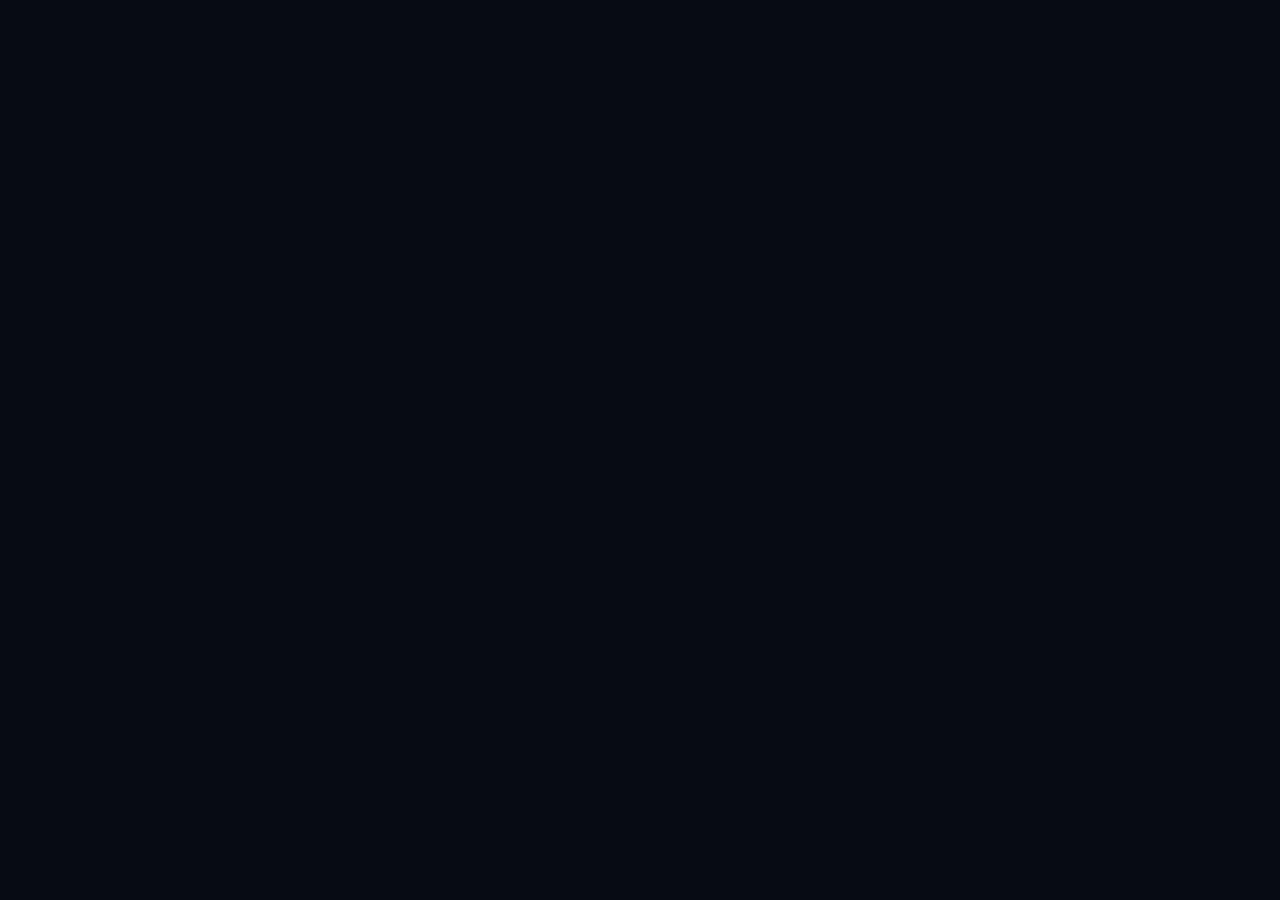
==== index.html @ a3bb5863 "Add interactive technical interview study guide" ====
<!doctype html><html lang="es"><head><meta charset="utf-8"><meta name="viewport" content="width=device-width,initial-scale=1"><title>Loading Study Guide…</title><style>html,body{margin:0;background:#070b14;color:#edf2ff;font-family:system-ui,sans-serif;min-height:100%}.loader{min-height:100vh;display:grid;place-items:center;text-align:center}.spinner{width:42px;height:42px;border:4px solid #26334b;border-top-color:#6ee7b7;border-radius:50%;animation:s 1s linear infinite;margin
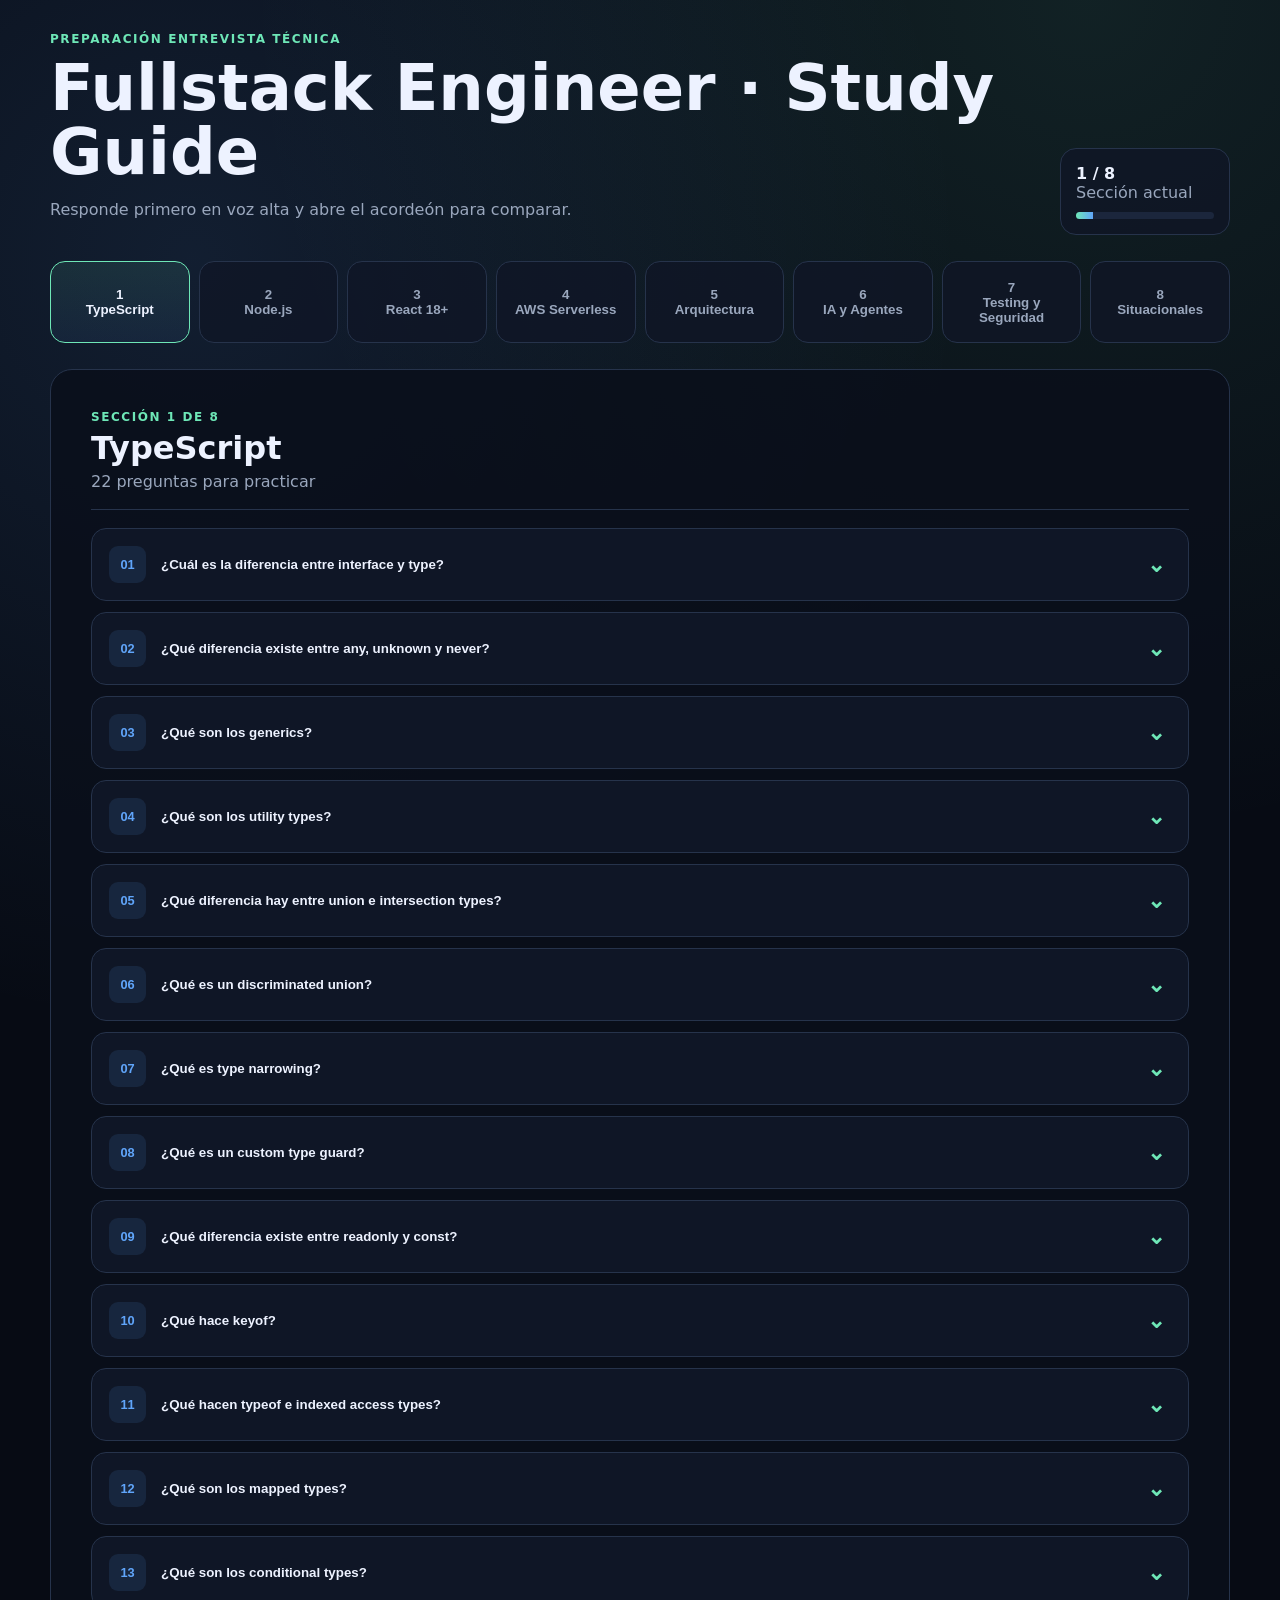
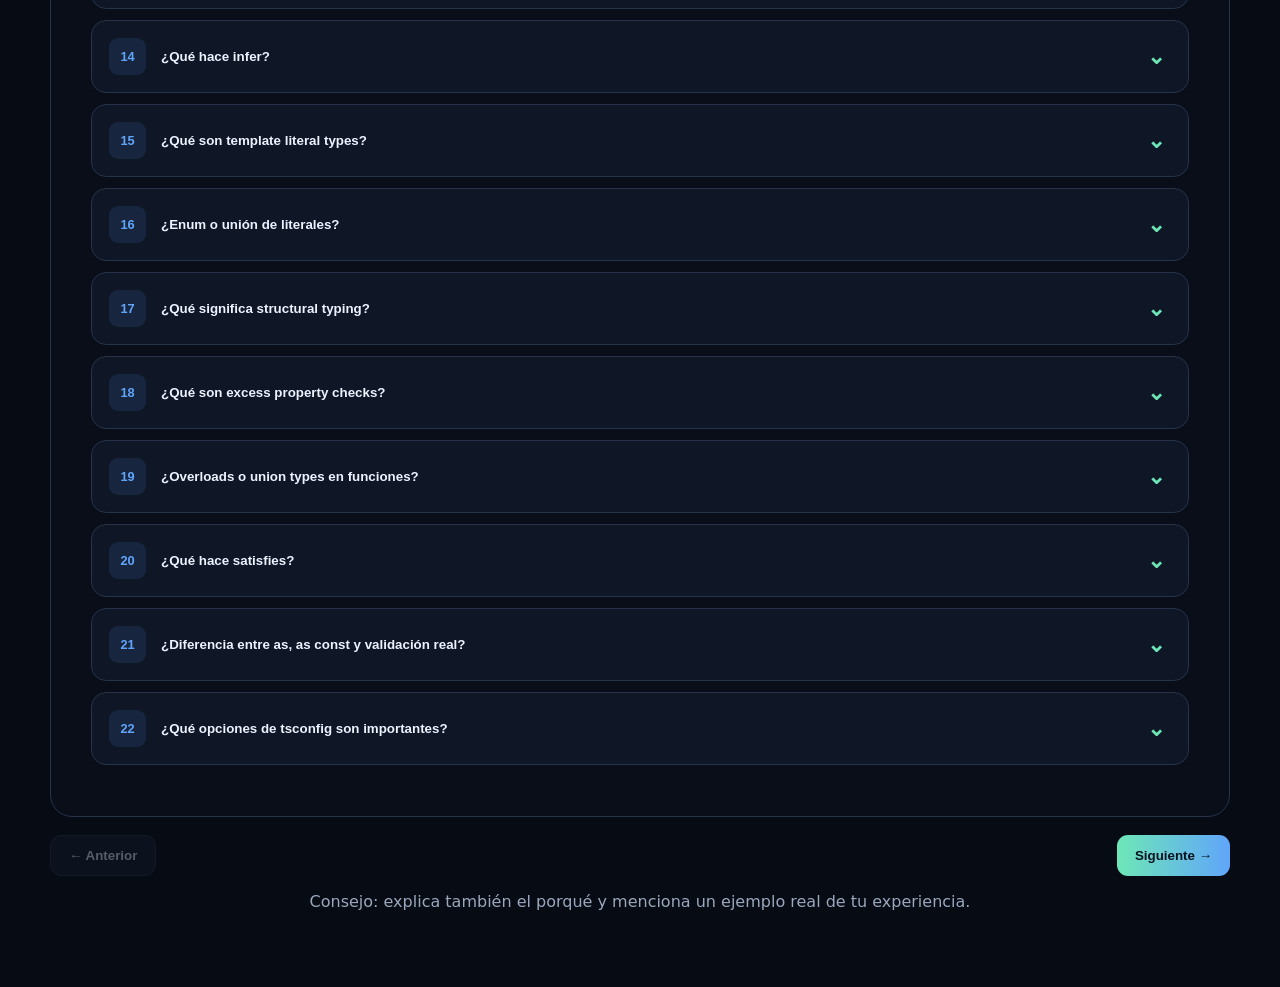
==== commit 774599c2: "Replace placeholder with complete interview study guide" ====
--- a/index.html
+++ b/index.html
@@ -1 +1 @@
-<!doctype html><html lang="es"><head><meta charset="utf-8"><meta name="viewport" content="width=device-width,initial-scale=1"><title>Loading Study Guide…</title><style>html,body{margin:0;background:#070b14;color:#edf2ff;font-family:system-ui,sans-serif;min-height:100%}.loader{min-height:100vh;display:grid;place-items:center;text-align:center}.spinner{width:42px;height:42px;border:4px solid #26334b;border-top-color:#6ee7b7;border-radius:50%;animation:s 1s linear infinite;margin+<!doctype html><html lang="es"><head><meta charset="utf-8"><meta name="viewport" content="width=device-width,initial-scale=1"><title>Fullstack Engineer Study Guide</title><style>:root{color-scheme:dark;--b:#070b14;--p:#0f1626;--p2:#141d30;--t:#edf2ff;--m:#9aa7bd;--a:#6ee7b7;--a2:#60a5fa;--bd:#26334b}*{box-sizing:border-box}body{margin:0;background:radial-gradient(circle at 15% 10%,#60a5fa20,transparent 30%),radial-gradient(circle at 85% 0%,#6ee7b71a,transparent 30%),var(--b);color:var(--t);font-family:Inter,system-ui,sans-serif}.app{width:min(1180px,calc(100% - 28px));margin:auto;padding:32px 0 60px}.hero{display:grid;grid-template-columns:1fr auto;gap:20px;align-items:end}.tag{color:var(--a);font-size:.75rem;font-weight:800;letter-spacing:.13em;text-transform:uppercase}h1{font-size:clamp(2rem,5vw,4rem);line-height:1;margin:10px 0}.hero p,.muted{color:var(--m)}.progress{border:1px solid var(--bd);background:#0f1626cc;border-radius:16px;padding:15px;min-width:170px}.bar{height:7px;background:#1b263c;border-radius:99px;overflow:hidden;margin-top:10px}.fill{height:100%;background:linear-gradient(90deg,var(--a),var(--a2));transition:.2s}.steps{display:grid;grid-template-columns:repeat(8,minmax(110px,1fr));gap:9px;margin:26px 0;overflow:auto}.step{border:1px solid var(--bd);background:#0f1626cc;color:var(--m);min-height:82px;border-radius:15px;cursor:pointer;font-weight:750;padding:10px}.step.active{color:var(--t);border-color:var(--a);background:linear-gradient(#6ee7b71a,#60a5fa12)}.card{border:1px solid var(--bd);background:#0a0f1ad9;border-radius:22px;padding:clamp(20px,4vw,40px)}.panel{display:none}.panel.active{display:block}.head{border-bottom:1px solid var(--bd);padding-bottom:18px;margin-bottom:18px}.head h2{font-size:2rem;margin:5px 0}.qa{border:1px solid var(--bd);background:var(--p);border-radius:15px;overflow:hidden;margin:11px 0}.q{width:100%;border:0;background:transparent;color:var(--t);display:grid;grid-template-columns:42px 1fr 24px;gap:10px;align-items:center;text-align:left;padding:17px;cursor:pointer;font-weight:750}.n{width:37px;height:37px;display:grid;place-items:center;border-radius:9px;background:#60a5fa1c;color:var(--a2);font-size:.8rem}.arrow{color:var(--a);font-size:1.4rem}.ans{display:none;color:#cbd5e1;line-height:1.65;padding:0 18px 18px 69px;border-top:1px solid var(--bd)}.qa.open .ans{display:block}.qa.open .arrow{transform:rotate(180deg)}.nav{display:flex;justify-content:space-between;margin-top:18px}.nav button{border:1px solid var(--bd);background:var(--p2);color:var(--t);padding:12px 18px;border-radius:11px;font-weight:800;cursor:pointer}.nav .next{background:linear-gradient(90deg,var(--a),var(--a2));color:#07111f;border:0}.nav button:disabled{opacity:.35}.tip{text-align:center;color:var(--m)}@media(max-width:760px){.hero{grid-template-columns:1fr}.steps{grid-template-columns:repeat(8,120px)}.ans{padding-left:18px}}</style></head><body><main class="app"><header class="hero"><div><div class="tag">Preparación entrevista técnica</div><h1>Fullstack Engineer · Study Guide</h1><p>Responde primero en voz alta y abre el acordeón para comparar.</p></div><aside class="progress"><strong id="pt">1 / 8</strong><div class="muted">Sección actual</div><div class="bar"><div class="fill" id="pf"></div></div></aside></header><nav class="steps" id="steps"></nav><section class="card" id="content"></section><div class="nav"><button id="prev">← Anterior</button><button class="next" id="next">Siguiente →</button></div><p class="tip">Consejo: explica también el porqué y menciona un ejemplo real de tu experiencia.</p></main><script>const D=[{t:'TypeScript',q:[['¿Cuál es la diferencia entre interface y type?','Ambos definen estructuras. interface es ideal para contratos de objetos y admite declaration merging; type es más flexible para uniones, intersecciones y tipos condicionales.'],['¿Qué diferencia existe entre any, unknown y never?','any desactiva el tipado; unknown obliga a validar antes de usar; never representa algo que nunca ocurre. En producción conviene preferir unknown sobre any.'],['¿Qué son los generics?','Permiten escribir código reutilizable conservando el tipo. Son útiles en repositorios, respuestas HTTP, colecciones y componentes.'],['¿Qué son los utility types?','Son transformaciones incorporadas como Partial, Required, Pick, Omit, Readonly, Record y ReturnType. Reducen duplicación de tipos.'],['¿Qué diferencia hay entre union e intersection types?','Una unión A | B acepta una alternativa; una intersección A & B combina las propiedades de ambos tipos.'],['¿Qué es un discriminated union?','Es una unión cuyas variantes comparten una propiedad literal discriminante. Facilita estados, eventos y respuestas de API con narrowing seguro.'],['¿Qué es type narrowing?','Es reducir un tipo amplio a uno específico usando typeof, instanceof, in, comparaciones literales o type guards.'],['¿Qué es un custom type guard?','Es una función que retorna value is Type y permite validar valores externos de forma segura para el compilador.'],['¿Qué diferencia existe entre readonly y const?','const evita reasignar la variable; readonly evita modificar una propiedad. const no vuelve inmutable el contenido del objeto.'],['¿Qué hace keyof?','Obtiene una unión con las claves de un tipo y se usa para acceso genérico seguro a propiedades.'],['¿Qué hacen typeof e indexed access types?','typeof deriva un tipo desde un valor; T[K] obtiene el tipo de una propiedad específica.'],['¿Qué son los mapped types?','Construyen un tipo recorriendo las claves de otro, por ejemplo haciendo todas sus propiedades opcionales o readonly.'],['¿Qué son los conditional types?','Permiten seleccionar un tipo mediante T extends U ? X : Y. Son la base de muchas utilidades avanzadas.'],['¿Qué hace infer?','Captura un tipo interno dentro de un conditional type, por ejemplo para extraer el valor de Promise<T> o el retorno de una función.'],['¿Qué son template literal types?','Construyen cadenas tipadas combinando literales, útiles para eventos, rutas y permisos.'],['¿Enum o unión de literales?','enum genera código en runtime; la unión de literales existe solo en compilación. Las uniones suelen ser más simples y ligeras.'],['¿Qué significa structural typing?','La compatibilidad se determina por la estructura y no por el nombre del tipo. Un objeto compatible puede tener propiedades adicionales.'],['¿Qué son excess property checks?','Son comprobaciones extra sobre objetos literales para detectar propiedades inesperadas. No siempre se aplican igual a variables intermedias.'],['¿Overloads o union types en funciones?','Las uniones son simples cuando el comportamiento es uniforme; los overloads sirven cuando las firmas y retornos dependen claramente de la entrada.'],['¿Qué hace satisfies?','Verifica que un valor cumpla un tipo sin perder la inferencia literal específica del objeto.'],['¿Diferencia entre as, as const y validación real?','as fuerza una interpretación pero no valida en runtime; as const conserva literales y readonly. Los datos externos deben validarse realmente.'],['¿Qué opciones de tsconfig son importantes?','strict, noUncheckedIndexedAccess, exactOptionalPropertyTypes, noImplicitOverride y forceConsistentCasingInFileNames, además de target y moduleResolution correctos.']]},{t:'Node.js',q:[['¿Cómo funciona el event loop?','JavaScript corre principalmente en un hilo y el event loop coordina I/O asíncrono. Esto permite atender otras solicitudes mientras se espera red o disco.'],['¿Qué puede bloquear el event loop?','Cálculos intensivos, APIs sync, parsing enorme y regex costosas. Se mitiga con APIs async, Worker Threads, colas o servicios separados.'],['Promise.all, allSettled o secuencial?','all es concurrente y falla rápido; allSettled espera todos los resultados; secuencial sirve cuando existe dependencia o debe limitarse concurrencia.'],['¿Cómo centralizar errores en una API?','Con errores tipados y un middleware global que traduzca respuestas, registre incidentes y no exponga detalles internos.'],['¿Cómo estructurarías un backend grande?','Separaría dominio, aplicación, infraestructura, interfaces y elementos compartidos. La lógica de negocio no debería depender de AWS ni del framework HTTP.'],['¿Qué aporta la programación funcional?','Funciones pequeñas, predecibles y puras, menor mutación, mejor composición y pruebas más simples.'],['¿Cómo implementarías idempotencia?','El cliente envía una idempotency key; el servidor guarda el resultado y ante un reintento devuelve el mismo sin repetir efectos secundarios.']]},{t:'React 18+',q:[['¿Estado local, global o del servidor?','Local pertenece a un componente; global se comparte entre áreas; server state viene de APIs y requiere caché, invalidación y sincronización.'],['¿useEffect, useMemo y useCallback?','useEffect sincroniza con sistemas externos; useMemo memoriza un cálculo; useCallback memoriza una función. Deben usarse solo cuando aportan valor.'],['¿Riesgos de dependencias incorrectas en useEffect?','Valores obsoletos, loops, solicitudes duplicadas y race conditions. Hay que declarar y entender cada dependencia.'],['¿Qué es un controlled component?','Un input cuyo valor proviene del estado de React y se actualiza mediante eventos. Facilita validación y sincronización.'],['¿Cómo evitar renders innecesarios?','Primero medir con Profiler; luego acercar el estado, dividir componentes, usar memoización selectiva, selectores y virtualización.'],['¿Context, Redux, Zustand o React Query?','Context para datos globales poco cambiantes; Redux/Zustand para estado cliente complejo; React Query para estado remoto.'],['¿Qué aporta React 18?','Automatic batching, transiciones, useDeferredValue y capacidades concurrentes que ayudan a priorizar actualizaciones.'],['¿Cómo organizar una aplicación grande?','Por dominios o features, con componentes, hooks, servicios y tests cercanos a cada funcionalidad.']]},{t:'AWS Serverless',q:[['Flujo API Gateway y Lambda','Cliente → CloudFront/API Gateway → autenticación y validación → Lambda → DynamoDB, S3 o SQS → respuesta.'],['¿Qué es un cold start?','Es la inicialización de un nuevo entorno Lambda. Se reduce con bundles pequeños, inicialización reutilizable y provisioned concurrency cuando se justifique.'],['¿Lambda o ECS/Fargate?','Lambda para eventos cortos y carga variable; contenedores para procesos largos, conexiones persistentes, dependencias complejas o mayor control del runtime.'],['¿DynamoDB o base relacional?','DynamoDB escala por patrones de acceso conocidos; una relacional es mejor para joins, consultas ad hoc y relaciones complejas.'],['¿Cómo elegir partition y sort key?','Partiendo de los access patterns. La partition key debe distribuir carga; la sort key organiza y consulta elementos relacionados.'],['¿Qué es un hot partition?','Exceso de tráfico sobre una misma clave. Se corrige redistribuyendo claves, aplicando sharding o caché.'],['¿SQS Standard o FIFO?','Standard prioriza throughput y entrega al menos una vez sin orden garantizado; FIFO conserva orden por grupo y deduplica.'],['¿Por qué consumidores idempotentes?','Porque SQS puede entregar duplicados. El procesamiento debe poder repetirse sin duplicar resultados.'],['¿Para qué sirven S3 y CloudFront?','S3 almacena objetos; CloudFront los distribuye con CDN, caché, TLS y menor latencia.'],['¿Cómo proteger archivos privados en S3?','Bloquear acceso público, mínimo privilegio IAM, cifrado, URLs prefirmadas y Origin Access Control.'],['¿Cómo investigar una Lambda lenta?','CloudWatch, duración, errores, throttles, cold starts, memoria, dependencias externas, concurrencia, payload y trazas.'],['¿Qué revisar ante un aumento de costos?','Cost Explorer por servicio y región, invocaciones anómalas, logs, transferencia, NAT Gateway, loops y recursos olvidados.']]},{t:'Arquitectura',q:[['Diseña una plataforma de reportes con IA','Frontend en CloudFront, API Gateway y Lambda, DynamoDB para estado, S3 para documentos, SQS para jobs y workers que llamen al LLM y guarden el reporte.'],['¿Proceso síncrono o asíncrono?','Síncrono para respuestas rápidas; asíncrono para documentos, reportes y LLMs largos, devolviendo 202 y un jobId.'],['¿Cómo aislar la caída de un proveedor?','Timeouts, reintentos con backoff y jitter, circuit breaker, colas, caché, fallback y degradación controlada.'],['¿Cómo escalar serverless?','Funciones stateless, colas para picos, concurrencia controlada, particiones sanas, caché, batch y backpressure.'],['¿Qué métricas buscar?','p95/p99, throughput, errores, CPU, memoria, concurrencia, throttling, latencia externa, edad de cola y cache hit ratio.'],['¿Escalabilidad vertical u horizontal?','Vertical aumenta recursos de una máquina; horizontal agrega instancias o consumidores y suele mejorar disponibilidad.'],['¿Cómo implementar observabilidad?','Logs estructurados, correlation IDs, métricas, trazas distribuidas, dashboards y alertas conectadas con métricas de negocio.'],['¿Cómo manejar secretos?','Secrets Manager o Parameter Store, IAM Roles, KMS, rotación y separación por ambiente. Nunca en el repositorio.']]},{t:'IA y Agentes',q:[['¿LLM directo o agente?','Un LLM directo recibe prompt y responde; un agente mantiene estado, elige herramientas y ejecuta varios pasos. No todo problema necesita agente.'],['¿Componentes de un agente?','Modelo, instrucciones, estado, memoria, herramientas, recuperación, control, validación, observabilidad y límites.'],['¿Workflow o agente autónomo?','Workflow define pasos predecibles; el agente decide dinámicamente. En procesos sensibles conviene maximizar determinismo.'],['¿Qué es RAG?','Recuperar fragmentos relevantes y enviarlos al modelo como contexto para responder con evidencia sin reentrenarlo.'],['¿Cómo reducir alucinaciones?','RAG, datos confiables, salidas estructuradas, temperatura baja, validación, citas, revisión humana y evaluaciones.'],['¿Cómo mitigar prompt injection?','Tratar contenido externo como datos, separar instrucciones, limitar herramientas, validar argumentos, aplicar permisos y exigir aprobación en acciones sensibles.'],['¿Cómo controlar costo y latencia?','Routing de modelos, límites de tokens, caché, contexto resumido, asincronía, paralelización controlada y monitoreo por operación.'],['¿Qué registrar en cada ejecución?','Modelo y prompt versionados, herramientas, tokens, costo, latencia, errores, resultado de validación, usuario y trace ID, evitando secretos.'],['¿Qué aporta LangGraph?','Grafos de estado explícitos, persistencia, ramas, ciclos, reintentos, interrupciones humanas y mejor trazabilidad.'],['¿Cómo evaluar respuestas?','Casos de prueba con exactitud, fidelidad, completitud, seguridad, sesgo, costo y latencia, combinando reglas y evaluación humana.'],['¿El agente debería decidir una contratación?','No como decisión final. Debe organizar evidencia y explicar recomendaciones con revisión humana y trazabilidad.']]},{t:'Testing y Seguridad',q:[['Unit, integración y E2E','Unit aísla una unidad; integración comprueba componentes; E2E recorre el flujo completo. Muchas unitarias, suficientes integraciones y pocas E2E críticas.'],['¿Qué probar en una Lambda?','Validación, autorización, lógica de negocio, respuestas, errores, idempotencia, reintentos e integración con servicios.'],['¿Cómo hacer un buen code review?','Revisar correctitud, seguridad, claridad, diseño, rendimiento, tests y observabilidad, explicando el motivo de cada comentario.'],['¿Riesgos comunes en una API?','Broken authorization, inyección, exposición de datos, SSRF, CORS, uploads peligrosos, falta de rate limiting, dependencias vulnerables e IAM excesivo.'],['¿Autenticación y autorización?','OIDC/Cognito, tokens cortos, roles, permisos por organización, validación en backend y mínimo privilegio.'],['¿Cómo proteger logs?','Redactar tokens, contraseñas, cookies y PII; registrar solo campos permitidos y necesarios.']]},{t:'Situacionales',q:[['Un endpoint tarda ocho segundos','Instrumentaría cada etapa con trazas para separar API Gateway, cold start, base de datos, LLM y serialización; optimizaría el componente responsable.'],['Dos usuarios actualizan el mismo registro','Usaría optimistic concurrency con versionado y una escritura condicional para rechazar cambios sobre una versión obsoleta.'],['Un mensaje SQS falla repetidamente','Configurar reintentos máximos, visibility timeout, DLQ, alarmas, idempotencia y un proceso seguro de reprocesamiento.'],['¿Reescribir un monolito a serverless?','No de entrada. Migraría incrementalmente con strangler pattern, empezando por módulos y procesos asíncronos de bajo riesgo.'],['Los fundadores quieren lanzar en dos días','Traducir riesgos a impacto comercial y proponer un alcance reducido con feature flag, métricas, rollback y deuda documentada.'],['Cuéntame una decisión arquitectónica','Responder con STAR: contexto, responsabilidad, alternativas, decisión, trade-offs y resultado medible.'],['¿Qué harías los primeros 30 días?','Entender producto y sistema, resolver uno o dos problemas críticos, mejorar observabilidad y proponer un roadmap técnico con una entrega visible.']]}];let cur=0;const steps=document.getElementById('steps'),content=document.getElementById('content'),pt=document.getElementById('pt'),pf=document.getElementById('pf'),prev=document.getElementById('prev'),next=document.getElementById('next');function render(){steps.innerHTML=D.map((s,i)=>`<button class="step ${i===cur?'active':''}" data-i="${i}">${i+1}<br>${s.t}</button>`).join('');const s=D[cur];content.innerHTML=`<div class="panel active"><div class="head"><div class="tag">Sección ${cur+1} de ${D.length}</div><h2>${s.t}</h2><div class="muted">${s.q.length} preguntas para practicar</div></div>${s.q.map((x,i)=>`<article class="qa"><button class="q"><span class="n">${String(i+1).padStart(2,'0')}</span><span>${x[0]}</span><span class="arrow">⌄</span></button><div class="ans"><p>${x[1]}</p></div></article>`).join('')}</div>`;pt.textContent=`${cur+1} / ${D.length}`;pf.style.width=`${(cur+1)/D.length*100}%`;prev.disabled=cur===0;next.disabled=cur===D.length-1;next.textContent=cur===D.length-1?'Completado ✓':'Siguiente →';document.querySelectorAll('.step').forEach(b=>b.onclick=()=>{cur=+b.dataset.i;render()});document.querySelectorAll('.q').forEach(b=>b.onclick=()=>b.parentElement.classList.toggle('open'))}prev.onclick=()=>{if(cur){cur--;render();scrollTo(0,0)}};next.onclick=()=>{if(cur<D.length-1){cur++;render();scrollTo(0,0)}};render();</script></body></html>
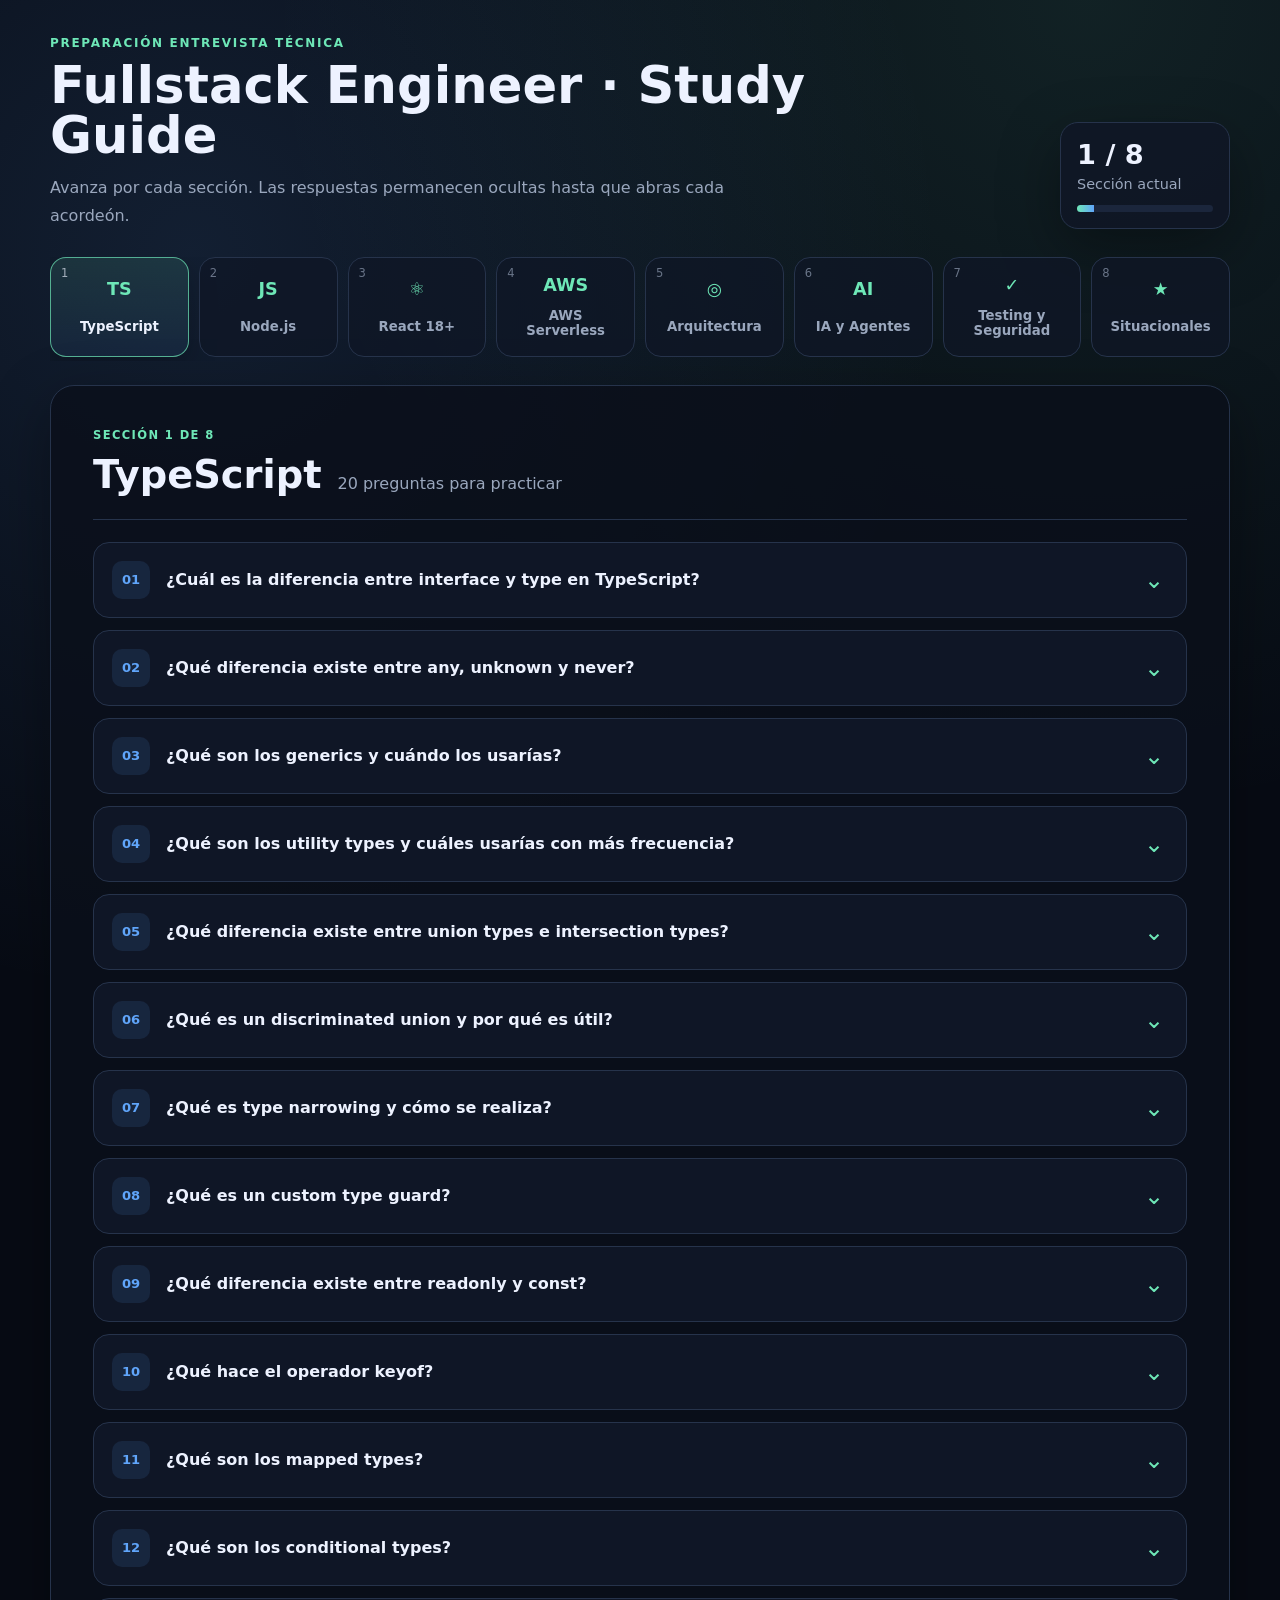
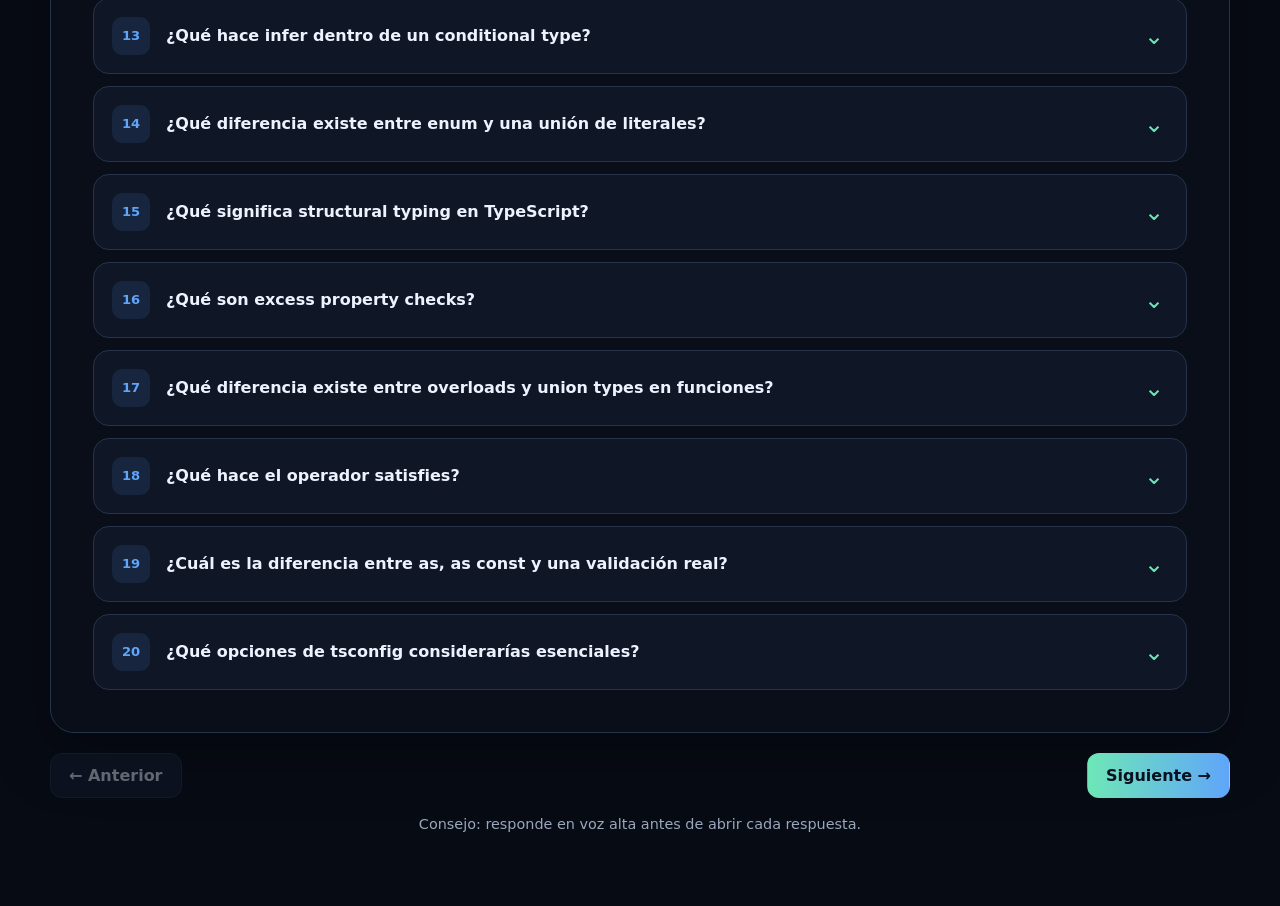
==== commit cfe8f0d8: "Restore code examples in questionnaire [skip ci]" ====
--- a/index.html
+++ b/index.html
@@ -1 +1,43 @@
-<!doctype html><html lang="es"><head><meta charset="utf-8"><meta name="viewport" content="width=device-width,initial-scale=1"><title>Fullstack Engineer Study Guide</title><style>:root{color-scheme:dark;--b:#070b14;--p:#0f1626;--p2:#141d30;--t:#edf2ff;--m:#9aa7bd;--a:#6ee7b7;--a2:#60a5fa;--bd:#26334b}*{box-sizing:border-box}body{margin:0;background:radial-gradient(circle at 15% 10%,#60a5fa20,transparent 30%),radial-gradient(circle at 85% 0%,#6ee7b71a,transparent 30%),var(--b);color:var(--t);font-family:Inter,system-ui,sans-serif}.app{width:min(1180px,calc(100% - 28px));margin:auto;padding:32px 0 60px}.hero{display:grid;grid-template-columns:1fr auto;gap:20px;align-items:end}.tag{color:var(--a);font-size:.75rem;font-weight:800;letter-spacing:.13em;text-transform:uppercase}h1{font-size:clamp(2rem,5vw,4rem);line-height:1;margin:10px 0}.hero p,.muted{color:var(--m)}.progress{border:1px solid var(--bd);background:#0f1626cc;border-radius:16px;padding:15px;min-width:170px}.bar{height:7px;background:#1b263c;border-radius:99px;overflow:hidden;margin-top:10px}.fill{height:100%;background:linear-gradient(90deg,var(--a),var(--a2));transition:.2s}.steps{display:grid;grid-template-columns:repeat(8,minmax(110px,1fr));gap:9px;margin:26px 0;overflow:auto}.step{border:1px solid var(--bd);background:#0f1626cc;color:var(--m);min-height:82px;border-radius:15px;cursor:pointer;font-weight:750;padding:10px}.step.active{color:var(--t);border-color:var(--a);background:linear-gradient(#6ee7b71a,#60a5fa12)}.card{border:1px solid var(--bd);background:#0a0f1ad9;border-radius:22px;padding:clamp(20px,4vw,40px)}.panel{display:none}.panel.active{display:block}.head{border-bottom:1px solid var(--bd);padding-bottom:18px;margin-bottom:18px}.head h2{font-size:2rem;margin:5px 0}.qa{border:1px solid var(--bd);background:var(--p);border-radius:15px;overflow:hidden;margin:11px 0}.q{width:100%;border:0;background:transparent;color:var(--t);display:grid;grid-template-columns:42px 1fr 24px;gap:10px;align-items:center;text-align:left;padding:17px;cursor:pointer;font-weight:750}.n{width:37px;height:37px;display:grid;place-items:center;border-radius:9px;background:#60a5fa1c;color:var(--a2);font-size:.8rem}.arrow{color:var(--a);font-size:1.4rem}.ans{display:none;color:#cbd5e1;line-height:1.65;padding:0 18px 18px 69px;border-top:1px solid var(--bd)}.qa.open .ans{display:block}.qa.open .arrow{transform:rotate(180deg)}.nav{display:flex;justify-content:space-between;margin-top:18px}.nav button{border:1px solid var(--bd);background:var(--p2);color:var(--t);padding:12px 18px;border-radius:11px;font-weight:800;cursor:pointer}.nav .next{background:linear-gradient(90deg,var(--a),var(--a2));color:#07111f;border:0}.nav button:disabled{opacity:.35}.tip{text-align:center;color:var(--m)}@media(max-width:760px){.hero{grid-template-columns:1fr}.steps{grid-template-columns:repeat(8,120px)}.ans{padding-left:18px}}</style></head><body><main class="app"><header class="hero"><div><div class="tag">Preparación entrevista técnica</div><h1>Fullstack Engineer · Study Guide</h1><p>Responde primero en voz alta y abre el acordeón para comparar.</p></div><aside class="progress"><strong id="pt">1 / 8</strong><div class="muted">Sección actual</div><div class="bar"><div class="fill" id="pf"></div></div></aside></header><nav class="steps" id="steps"></nav><section class="card" id="content"></section><div class="nav"><button id="prev">← Anterior</button><button class="next" id="next">Siguiente →</button></div><p class="tip">Consejo: explica también el porqué y menciona un ejemplo real de tu experiencia.</p></main><script>const D=[{t:'TypeScript',q:[['¿Cuál es la diferencia entre interface y type?','Ambos definen estructuras. interface es ideal para contratos de objetos y admite declaration merging; type es más flexible para uniones, intersecciones y tipos condicionales.'],['¿Qué diferencia existe entre any, unknown y never?','any desactiva el tipado; unknown obliga a validar antes de usar; never representa algo que nunca ocurre. En producción conviene preferir unknown sobre any.'],['¿Qué son los generics?','Permiten escribir código reutilizable conservando el tipo. Son útiles en repositorios, respuestas HTTP, colecciones y componentes.'],['¿Qué son los utility types?','Son transformaciones incorporadas como Partial, Required, Pick, Omit, Readonly, Record y ReturnType. Reducen duplicación de tipos.'],['¿Qué diferencia hay entre union e intersection types?','Una unión A | B acepta una alternativa; una intersección A & B combina las propiedades de ambos tipos.'],['¿Qué es un discriminated union?','Es una unión cuyas variantes comparten una propiedad literal discriminante. Facilita estados, eventos y respuestas de API con narrowing seguro.'],['¿Qué es type narrowing?','Es reducir un tipo amplio a uno específico usando typeof, instanceof, in, comparaciones literales o type guards.'],['¿Qué es un custom type guard?','Es una función que retorna value is Type y permite validar valores externos de forma segura para el compilador.'],['¿Qué diferencia existe entre readonly y const?','const evita reasignar la variable; readonly evita modificar una propiedad. const no vuelve inmutable el contenido del objeto.'],['¿Qué hace keyof?','Obtiene una unión con las claves de un tipo y se usa para acceso genérico seguro a propiedades.'],['¿Qué hacen typeof e indexed access types?','typeof deriva un tipo desde un valor; T[K] obtiene el tipo de una propiedad específica.'],['¿Qué son los mapped types?','Construyen un tipo recorriendo las claves de otro, por ejemplo haciendo todas sus propiedades opcionales o readonly.'],['¿Qué son los conditional types?','Permiten seleccionar un tipo mediante T extends U ? X : Y. Son la base de muchas utilidades avanzadas.'],['¿Qué hace infer?','Captura un tipo interno dentro de un conditional type, por ejemplo para extraer el valor de Promise<T> o el retorno de una función.'],['¿Qué son template literal types?','Construyen cadenas tipadas combinando literales, útiles para eventos, rutas y permisos.'],['¿Enum o unión de literales?','enum genera código en runtime; la unión de literales existe solo en compilación. Las uniones suelen ser más simples y ligeras.'],['¿Qué significa structural typing?','La compatibilidad se determina por la estructura y no por el nombre del tipo. Un objeto compatible puede tener propiedades adicionales.'],['¿Qué son excess property checks?','Son comprobaciones extra sobre objetos literales para detectar propiedades inesperadas. No siempre se aplican igual a variables intermedias.'],['¿Overloads o union types en funciones?','Las uniones son simples cuando el comportamiento es uniforme; los overloads sirven cuando las firmas y retornos dependen claramente de la entrada.'],['¿Qué hace satisfies?','Verifica que un valor cumpla un tipo sin perder la inferencia literal específica del objeto.'],['¿Diferencia entre as, as const y validación real?','as fuerza una interpretación pero no valida en runtime; as const conserva literales y readonly. Los datos externos deben validarse realmente.'],['¿Qué opciones de tsconfig son importantes?','strict, noUncheckedIndexedAccess, exactOptionalPropertyTypes, noImplicitOverride y forceConsistentCasingInFileNames, además de target y moduleResolution correctos.']]},{t:'Node.js',q:[['¿Cómo funciona el event loop?','JavaScript corre principalmente en un hilo y el event loop coordina I/O asíncrono. Esto permite atender otras solicitudes mientras se espera red o disco.'],['¿Qué puede bloquear el event loop?','Cálculos intensivos, APIs sync, parsing enorme y regex costosas. Se mitiga con APIs async, Worker Threads, colas o servicios separados.'],['Promise.all, allSettled o secuencial?','all es concurrente y falla rápido; allSettled espera todos los resultados; secuencial sirve cuando existe dependencia o debe limitarse concurrencia.'],['¿Cómo centralizar errores en una API?','Con errores tipados y un middleware global que traduzca respuestas, registre incidentes y no exponga detalles internos.'],['¿Cómo estructurarías un backend grande?','Separaría dominio, aplicación, infraestructura, interfaces y elementos compartidos. La lógica de negocio no debería depender de AWS ni del framework HTTP.'],['¿Qué aporta la programación funcional?','Funciones pequeñas, predecibles y puras, menor mutación, mejor composición y pruebas más simples.'],['¿Cómo implementarías idempotencia?','El cliente envía una idempotency key; el servidor guarda el resultado y ante un reintento devuelve el mismo sin repetir efectos secundarios.']]},{t:'React 18+',q:[['¿Estado local, global o del servidor?','Local pertenece a un componente; global se comparte entre áreas; server state viene de APIs y requiere caché, invalidación y sincronización.'],['¿useEffect, useMemo y useCallback?','useEffect sincroniza con sistemas externos; useMemo memoriza un cálculo; useCallback memoriza una función. Deben usarse solo cuando aportan valor.'],['¿Riesgos de dependencias incorrectas en useEffect?','Valores obsoletos, loops, solicitudes duplicadas y race conditions. Hay que declarar y entender cada dependencia.'],['¿Qué es un controlled component?','Un input cuyo valor proviene del estado de React y se actualiza mediante eventos. Facilita validación y sincronización.'],['¿Cómo evitar renders innecesarios?','Primero medir con Profiler; luego acercar el estado, dividir componentes, usar memoización selectiva, selectores y virtualización.'],['¿Context, Redux, Zustand o React Query?','Context para datos globales poco cambiantes; Redux/Zustand para estado cliente complejo; React Query para estado remoto.'],['¿Qué aporta React 18?','Automatic batching, transiciones, useDeferredValue y capacidades concurrentes que ayudan a priorizar actualizaciones.'],['¿Cómo organizar una aplicación grande?','Por dominios o features, con componentes, hooks, servicios y tests cercanos a cada funcionalidad.']]},{t:'AWS Serverless',q:[['Flujo API Gateway y Lambda','Cliente → CloudFront/API Gateway → autenticación y validación → Lambda → DynamoDB, S3 o SQS → respuesta.'],['¿Qué es un cold start?','Es la inicialización de un nuevo entorno Lambda. Se reduce con bundles pequeños, inicialización reutilizable y provisioned concurrency cuando se justifique.'],['¿Lambda o ECS/Fargate?','Lambda para eventos cortos y carga variable; contenedores para procesos largos, conexiones persistentes, dependencias complejas o mayor control del runtime.'],['¿DynamoDB o base relacional?','DynamoDB escala por patrones de acceso conocidos; una relacional es mejor para joins, consultas ad hoc y relaciones complejas.'],['¿Cómo elegir partition y sort key?','Partiendo de los access patterns. La partition key debe distribuir carga; la sort key organiza y consulta elementos relacionados.'],['¿Qué es un hot partition?','Exceso de tráfico sobre una misma clave. Se corrige redistribuyendo claves, aplicando sharding o caché.'],['¿SQS Standard o FIFO?','Standard prioriza throughput y entrega al menos una vez sin orden garantizado; FIFO conserva orden por grupo y deduplica.'],['¿Por qué consumidores idempotentes?','Porque SQS puede entregar duplicados. El procesamiento debe poder repetirse sin duplicar resultados.'],['¿Para qué sirven S3 y CloudFront?','S3 almacena objetos; CloudFront los distribuye con CDN, caché, TLS y menor latencia.'],['¿Cómo proteger archivos privados en S3?','Bloquear acceso público, mínimo privilegio IAM, cifrado, URLs prefirmadas y Origin Access Control.'],['¿Cómo investigar una Lambda lenta?','CloudWatch, duración, errores, throttles, cold starts, memoria, dependencias externas, concurrencia, payload y trazas.'],['¿Qué revisar ante un aumento de costos?','Cost Explorer por servicio y región, invocaciones anómalas, logs, transferencia, NAT Gateway, loops y recursos olvidados.']]},{t:'Arquitectura',q:[['Diseña una plataforma de reportes con IA','Frontend en CloudFront, API Gateway y Lambda, DynamoDB para estado, S3 para documentos, SQS para jobs y workers que llamen al LLM y guarden el reporte.'],['¿Proceso síncrono o asíncrono?','Síncrono para respuestas rápidas; asíncrono para documentos, reportes y LLMs largos, devolviendo 202 y un jobId.'],['¿Cómo aislar la caída de un proveedor?','Timeouts, reintentos con backoff y jitter, circuit breaker, colas, caché, fallback y degradación controlada.'],['¿Cómo escalar serverless?','Funciones stateless, colas para picos, concurrencia controlada, particiones sanas, caché, batch y backpressure.'],['¿Qué métricas buscar?','p95/p99, throughput, errores, CPU, memoria, concurrencia, throttling, latencia externa, edad de cola y cache hit ratio.'],['¿Escalabilidad vertical u horizontal?','Vertical aumenta recursos de una máquina; horizontal agrega instancias o consumidores y suele mejorar disponibilidad.'],['¿Cómo implementar observabilidad?','Logs estructurados, correlation IDs, métricas, trazas distribuidas, dashboards y alertas conectadas con métricas de negocio.'],['¿Cómo manejar secretos?','Secrets Manager o Parameter Store, IAM Roles, KMS, rotación y separación por ambiente. Nunca en el repositorio.']]},{t:'IA y Agentes',q:[['¿LLM directo o agente?','Un LLM directo recibe prompt y responde; un agente mantiene estado, elige herramientas y ejecuta varios pasos. No todo problema necesita agente.'],['¿Componentes de un agente?','Modelo, instrucciones, estado, memoria, herramientas, recuperación, control, validación, observabilidad y límites.'],['¿Workflow o agente autónomo?','Workflow define pasos predecibles; el agente decide dinámicamente. En procesos sensibles conviene maximizar determinismo.'],['¿Qué es RAG?','Recuperar fragmentos relevantes y enviarlos al modelo como contexto para responder con evidencia sin reentrenarlo.'],['¿Cómo reducir alucinaciones?','RAG, datos confiables, salidas estructuradas, temperatura baja, validación, citas, revisión humana y evaluaciones.'],['¿Cómo mitigar prompt injection?','Tratar contenido externo como datos, separar instrucciones, limitar herramientas, validar argumentos, aplicar permisos y exigir aprobación en acciones sensibles.'],['¿Cómo controlar costo y latencia?','Routing de modelos, límites de tokens, caché, contexto resumido, asincronía, paralelización controlada y monitoreo por operación.'],['¿Qué registrar en cada ejecución?','Modelo y prompt versionados, herramientas, tokens, costo, latencia, errores, resultado de validación, usuario y trace ID, evitando secretos.'],['¿Qué aporta LangGraph?','Grafos de estado explícitos, persistencia, ramas, ciclos, reintentos, interrupciones humanas y mejor trazabilidad.'],['¿Cómo evaluar respuestas?','Casos de prueba con exactitud, fidelidad, completitud, seguridad, sesgo, costo y latencia, combinando reglas y evaluación humana.'],['¿El agente debería decidir una contratación?','No como decisión final. Debe organizar evidencia y explicar recomendaciones con revisión humana y trazabilidad.']]},{t:'Testing y Seguridad',q:[['Unit, integración y E2E','Unit aísla una unidad; integración comprueba componentes; E2E recorre el flujo completo. Muchas unitarias, suficientes integraciones y pocas E2E críticas.'],['¿Qué probar en una Lambda?','Validación, autorización, lógica de negocio, respuestas, errores, idempotencia, reintentos e integración con servicios.'],['¿Cómo hacer un buen code review?','Revisar correctitud, seguridad, claridad, diseño, rendimiento, tests y observabilidad, explicando el motivo de cada comentario.'],['¿Riesgos comunes en una API?','Broken authorization, inyección, exposición de datos, SSRF, CORS, uploads peligrosos, falta de rate limiting, dependencias vulnerables e IAM excesivo.'],['¿Autenticación y autorización?','OIDC/Cognito, tokens cortos, roles, permisos por organización, validación en backend y mínimo privilegio.'],['¿Cómo proteger logs?','Redactar tokens, contraseñas, cookies y PII; registrar solo campos permitidos y necesarios.']]},{t:'Situacionales',q:[['Un endpoint tarda ocho segundos','Instrumentaría cada etapa con trazas para separar API Gateway, cold start, base de datos, LLM y serialización; optimizaría el componente responsable.'],['Dos usuarios actualizan el mismo registro','Usaría optimistic concurrency con versionado y una escritura condicional para rechazar cambios sobre una versión obsoleta.'],['Un mensaje SQS falla repetidamente','Configurar reintentos máximos, visibility timeout, DLQ, alarmas, idempotencia y un proceso seguro de reprocesamiento.'],['¿Reescribir un monolito a serverless?','No de entrada. Migraría incrementalmente con strangler pattern, empezando por módulos y procesos asíncronos de bajo riesgo.'],['Los fundadores quieren lanzar en dos días','Traducir riesgos a impacto comercial y proponer un alcance reducido con feature flag, métricas, rollback y deuda documentada.'],['Cuéntame una decisión arquitectónica','Responder con STAR: contexto, responsabilidad, alternativas, decisión, trade-offs y resultado medible.'],['¿Qué harías los primeros 30 días?','Entender producto y sistema, resolver uno o dos problemas críticos, mejorar observabilidad y proponer un roadmap técnico con una entrega visible.']]}];let cur=0;const steps=document.getElementById('steps'),content=document.getElementById('content'),pt=document.getElementById('pt'),pf=document.getElementById('pf'),prev=document.getElementById('prev'),next=document.getElementById('next');function render(){steps.innerHTML=D.map((s,i)=>`<button class="step ${i===cur?'active':''}" data-i="${i}">${i+1}<br>${s.t}</button>`).join('');const s=D[cur];content.innerHTML=`<div class="panel active"><div class="head"><div class="tag">Sección ${cur+1} de ${D.length}</div><h2>${s.t}</h2><div class="muted">${s.q.length} preguntas para practicar</div></div>${s.q.map((x,i)=>`<article class="qa"><button class="q"><span class="n">${String(i+1).padStart(2,'0')}</span><span>${x[0]}</span><span class="arrow">⌄</span></button><div class="ans"><p>${x[1]}</p></div></article>`).join('')}</div>`;pt.textContent=`${cur+1} / ${D.length}`;pf.style.width=`${(cur+1)/D.length*100}%`;prev.disabled=cur===0;next.disabled=cur===D.length-1;next.textContent=cur===D.length-1?'Completado ✓':'Siguiente →';document.querySelectorAll('.step').forEach(b=>b.onclick=()=>{cur=+b.dataset.i;render()});document.querySelectorAll('.q').forEach(b=>b.onclick=()=>b.parentElement.classList.toggle('open'))}prev.onclick=()=>{if(cur){cur--;render();scrollTo(0,0)}};next.onclick=()=>{if(cur<D.length-1){cur++;render();scrollTo(0,0)}};render();</script></body></html>+<!doctype html><html lang="es"><head><meta charset="utf-8"><meta name="viewport" content="width=device-width, initial-scale=1"><title>Entrevista Técnica Fullstack Engineer</title><style> :root { color-scheme: dark; --bg: #070b14; --panel: #0f1626; --panel-2: #141d30; --text: #edf2ff; --muted: #9aa7bd; --accent: #6ee7b7; --accent-2: #60a5fa; --border: #26334b; --shadow: 0 20px 60px rgba(0,0,0,.34); --radius: 18px; } * { box-sizing: border-box; } html { scroll-behavior: smooth; } body { margin: 0; min-height: 100vh; font-family: Inter, ui-sans-serif, system-ui, -apple-system, BlinkMacSystemFont, "Segoe UI", sans-serif; background: radial-gradient(circle at 15% 10%, rgba(96,165,250,.13), transparent 30%), radial-gradient(circle at 85% 0%, rgba(110,231,183,.10), transparent 30%), var(--bg); color: var(--text); } button { font: inherit; } .app-shell { width: min(1180px, calc(100% - 32px)); margin: 0 auto; padding: 36px 0 60px; } .hero { display: grid; grid-template-columns: 1fr auto; gap: 24px; align-items: end; margin-bottom: 28px; } .kicker { color: var(--accent); font-weight: 800; letter-spacing: .14em; text-transform: uppercase; font-size: .75rem; margin-bottom: 10px; } h1 { font-size: clamp(2rem, 4vw, 4.2rem); line-height: .98; margin: 0 0 14px; max-width: 820px; } .hero p { color: var(--muted); max-width: 750px; margin: 0; line-height: 1.7; } .progress-box { min-width: 170px; padding: 16px; border: 1px solid var(--border); border-radius: var(--radius); background: rgba(15,22,38,.8); box-shadow: var(--shadow); } .progress-box strong { display: block; font-size: 1.7rem; margin-bottom: 4px; } .progress-box span { color: var(--muted); font-size: .9rem; } .progress-bar { height: 7px; background: #1b263c; border-radius: 999px; margin-top: 12px; overflow: hidden; } .progress-fill { height: 100%; width: 12.5%; background: linear-gradient(90deg, var(--accent), var(--accent-2)); transition: width .25s ease; } .stepper { display: grid; grid-template-columns: repeat(8, minmax(110px, 1fr)); gap: 10px; margin-bottom: 24px; overflow-x: auto; padding-bottom: 4px; } .step { position: relative; border: 1px solid var(--border); background: rgba(15,22,38,.78); color: var(--muted); min-height: 100px; border-radius: 16px; cursor: pointer; padding: 14px 10px; display: grid; place-items: center; gap: 5px; transition: .2s ease; } .step:hover { transform: translateY(-2px); border-color: #3a4b6d; } .step.active { color: var(--text); border-color: rgba(110,231,183,.7); background: linear-gradient(180deg, rgba(110,231,183,.12), rgba(96,165,250,.08)); box-shadow: 0 10px 30px rgba(0,0,0,.2); } .step-index { position: absolute; top: 8px; left: 10px; font-size: .72rem; opacity: .65; } .step-icon { font-weight: 900; font-size: 1.1rem; color: var(--accent); } .step-label { font-weight: 700; font-size: .83rem; text-align: center; } .main-card { border: 1px solid var(--border); background: rgba(10,15,26,.82); border-radius: 24px; box-shadow: var(--shadow); overflow: hidden; } .step-panel { display: none; padding: clamp(22px, 4vw, 42px); } .step-panel.active { display: block; animation: fade .25s ease; } @keyframes fade { from { opacity: .3; transform: translateY(8px); } to { opacity: 1; transform: none; } } .section-header { display: flex; flex-wrap: wrap; align-items: end; gap: 10px 16px; border-bottom: 1px solid var(--border); padding-bottom: 22px; margin-bottom: 22px; } .section-header .eyebrow { width: 100%; color: var(--accent); font-weight: 800; text-transform: uppercase; letter-spacing: .12em; font-size: .72rem; } .section-header h2 { margin: 0; font-size: clamp(1.6rem, 3vw, 2.4rem); } .section-header p { margin: 0 0 4px; color: var(--muted); } .qa-list { display: grid; gap: 12px; } .qa-card { border: 1px solid var(--border); border-radius: 16px; overflow: hidden; background: var(--panel); } .accordion-trigger { width: 100%; border: 0; background: transparent; color: var(--text); display: grid; grid-template-columns: 42px 1fr 24px; gap: 12px; align-items: center; text-align: left; padding: 18px; cursor: pointer; } .accordion-trigger:hover { background: rgba(255,255,255,.025); } .question-number { width: 38px; height: 38px; display: grid; place-items: center; border-radius: 10px; background: rgba(96,165,250,.11); color: var(--accent-2); font-size: .82rem; font-weight: 800; } .question-text { font-weight: 750; line-height: 1.45; } .chevron { font-size: 1.5rem; color: var(--accent); transition: transform .2s ease; } .accordion-trigger[aria-expanded="true"] .chevron { transform: rotate(180deg); } .accordion-panel { display: grid; grid-template-rows: 0fr; transition: grid-template-rows .25s ease; } .accordion-panel > .answer { overflow: hidden; } .qa-card.open .accordion-panel { grid-template-rows: 1fr; } .answer { color: #cbd5e1; line-height: 1.7; padding: 0 18px; } .qa-card.open .answer { padding: 0 18px 20px 72px; border-top: 1px solid rgba(38,51,75,.75); } .answer p { margin: 15px 0 0; } .answer ul { margin: 15px 0 0; padding-left: 20px; } .answer code { font-family: "SFMono-Regular", Consolas, monospace; background: rgba(96,165,250,.1); color: #bfdbfe; padding: .15em .35em; border-radius: 6px; } pre { background: #080d17; border: 1px solid #1f2b40; border-radius: 12px; padding: 14px; overflow-x: auto; margin: 15px 0 0; } pre code { background: transparent !important; padding: 0 !important; color: #d1fae5 !important; } .controls { display: flex; justify-content: space-between; gap: 12px; margin-top: 20px; } .nav-btn { border: 1px solid var(--border); color: var(--text); background: var(--panel-2); padding: 12px 18px; border-radius: 12px; cursor: pointer; font-weight: 800; } .nav-btn.primary { background: linear-gradient(90deg, var(--accent), var(--accent-2)); color: #07111f; border-color: transparent; } .nav-btn:disabled { opacity: .4; cursor: not-allowed; } .tip { margin-top: 18px; color: var(--muted); text-align: center; font-size: .9rem; } @media (max-width: 780px) { .hero { grid-template-columns: 1fr; } .progress-box { max-width: 220px; } .stepper { grid-template-columns: repeat(8, 120px); } .qa-card.open .answer { padding-left: 18px; } .accordion-trigger { grid-template-columns: 36px 1fr 22px; padding: 15px; } } </style></head><body><main class="app-shell"><header class="hero"><div><div class="kicker">Preparación entrevista técnica</div><h1>Fullstack Engineer · Study Guide</h1><p>Avanza por cada sección. Las respuestas permanecen ocultas hasta que abras cada acordeón.</p></div><aside class="progress-box"><strong id="progressText">1 / 8</strong><span>Sección actual</span><div class="progress-bar"><div class="progress-fill" id="progressFill"></div></div></aside></header><nav class="stepper" aria-label="Secciones de estudio"><button class="step active" data-step="0" aria-label="Ir a TypeScript"><span class="step-index">1</span><span class="step-icon">TS</span><span class="step-label">TypeScript</span></button><button class="step " data-step="1" aria-label="Ir a Node.js"><span class="step-index">2</span><span class="step-icon">JS</span><span class="step-label">Node.js</span></button><button class="step " data-step="2" aria-label="Ir a React 18+"><span class="step-index">3</span><span class="step-icon">⚛</span><span class="step-label">React 18+</span></button><button class="step " data-step="3" aria-label="Ir a AWS Serverless"><span class="step-index">4</span><span class="step-icon">AWS</span><span class="step-label">AWS Serverless</span></button><button class="step " data-step="4" aria-label="Ir a Arquitectura"><span class="step-index">5</span><span class="step-icon">◎</span><span class="step-label">Arquitectura</span></button><button class="step " data-step="5" aria-label="Ir a IA y Agentes"><span class="step-index">6</span><span class="step-icon">AI</span><span class="step-label">IA y Agentes</span></button><button class="step " data-step="6" aria-label="Ir a Testing y Seguridad"><span class="step-index">7</span><span class="step-icon">✓</span><span class="step-label">Testing y Seguridad</span></button><button class="step " data-step="7" aria-label="Ir a Situacionales"><span class="step-index">8</span><span class="step-icon">★</span><span class="step-label">Situacionales</span></button></nav><div class="main-card"><section class="step-panel active" data-panel="0"><div class="section-header"><span class="eyebrow">Sección 1 de 8</span><h2>TypeScript</h2><p>20 preguntas para practicar</p></div><div class="qa-list"><article class="qa-card"><button class="accordion-trigger" aria-expanded="false"><span class="question-number">01</span><span class="question-text">¿Cuál es la diferencia entre interface y type en TypeScript?</span><span class="chevron">⌄</span></button><div class="accordion-panel"><div class="answer"><p>Ambos permiten definir estructuras. <code>interface</code> es especialmente conveniente para objetos y permite *declaration merging*. <code>type</code> es más flexible para uniones, intersecciones, tipos primitivos y tipos condicionales.</p><pre><code>interface User { id: string; name: string;
+} type UserStatus = &quot;active&quot; | &quot;inactive&quot;;</code></pre><p>En muchos casos son intercambiables. Usaría <code>interface</code> para contratos de objetos y <code>type</code> para uniones, utilidades y composiciones complejas.</p></div></div></article><article class="qa-card"><button class="accordion-trigger" aria-expanded="false"><span class="question-number">02</span><span class="question-text">¿Qué diferencia existe entre any, unknown y never?</span><span class="chevron">⌄</span></button><div class="accordion-panel"><div class="answer"><ul><li>`any`: desactiva prácticamente la validación de tipos.</li><li>`unknown`: acepta cualquier valor, pero obliga a validarlo antes de usarlo.</li><li>`never`: representa algo que nunca ocurre, como una función que siempre lanza una excepción.</li></ul><pre><code>function parse(value: unknown): string { if (typeof value === &quot;string&quot;) return value; throw new Error(&quot;Invalid value&quot;);
+}</code></pre><p>En código de producción es preferible <code>unknown</code> sobre <code>any</code>.</p></div></div></article><article class="qa-card"><button class="accordion-trigger" aria-expanded="false"><span class="question-number">03</span><span class="question-text">¿Qué son los generics y cuándo los usarías?</span><span class="chevron">⌄</span></button><div class="accordion-panel"><div class="answer"><p>Permiten crear código reutilizable conservando el tipo de los datos.</p><pre><code>function first&lt;T&gt;(items: T[]): T | undefined { return items[0];
+}</code></pre><p>Los usaría en repositorios, respuestas HTTP, componentes reutilizables y funciones que operan con diferentes tipos.</p></div></div></article><article class="qa-card"><button class="accordion-trigger" aria-expanded="false"><span class="question-number">04</span><span class="question-text">¿Qué son los utility types y cuáles usarías con más frecuencia?</span><span class="chevron">⌄</span></button><div class="accordion-panel"><div class="answer"><p>Son tipos incorporados que transforman otros tipos. Los más comunes son <code>Partial</code>, <code>Required</code>, <code>Pick</code>, <code>Omit</code>, <code>Readonly</code>, <code>Record</code> y <code>ReturnType</code>.</p><pre><code>type User = { id: string; name: string; email: string };
+type UserUpdate = Partial&lt;User&gt;;
+type UserPreview = Pick&lt;User, &quot;id&quot; | &quot;name&quot;&gt;;</code></pre><p>Ayudan a evitar duplicación y expresan mejor la intención del código.</p></div></div></article><article class="qa-card"><button class="accordion-trigger" aria-expanded="false"><span class="question-number">05</span><span class="question-text">¿Qué diferencia existe entre union types e intersection types?</span><span class="chevron">⌄</span></button><div class="accordion-panel"><div class="answer"><p>Una unión representa una opción entre varios tipos; una intersección combina varios tipos en uno.</p><pre><code>type Status = &quot;loading&quot; | &quot;success&quot; | &quot;error&quot;;
+type AuditedUser = User &amp; Auditable;</code></pre></div></div></article><article class="qa-card"><button class="accordion-trigger" aria-expanded="false"><span class="question-number">06</span><span class="question-text">¿Qué es un discriminated union y por qué es útil?</span><span class="chevron">⌄</span></button><div class="accordion-panel"><div class="answer"><p>Es una unión donde cada variante comparte una propiedad literal que permite distinguirla de forma segura.</p><pre><code>type Result = | { type: &quot;success&quot;; data: string } | { type: &quot;error&quot;; message: string };</code></pre><p>Es muy útil para estados de UI, eventos y respuestas de APIs.</p></div></div></article><article class="qa-card"><button class="accordion-trigger" aria-expanded="false"><span class="question-number">07</span><span class="question-text">¿Qué es type narrowing y cómo se realiza?</span><span class="chevron">⌄</span></button><div class="accordion-panel"><div class="answer"><p>Es el proceso mediante el cual TypeScript reduce un tipo amplio a uno más específico. Puede hacerse con <code>typeof</code>, <code>instanceof</code>, <code>in</code>, comparaciones literales y type guards.</p></div></div></article><article class="qa-card"><button class="accordion-trigger" aria-expanded="false"><span class="question-number">08</span><span class="question-text">¿Qué es un custom type guard?</span><span class="chevron">⌄</span></button><div class="accordion-panel"><div class="answer"><p>Es una función que valida un valor y le informa a TypeScript cuál es su tipo mediante <code>value is Type</code>.</p><pre><code>function isUser(value: unknown): value is User { return typeof value === &quot;object&quot; &amp;&amp; value !== null &amp;&amp; &quot;id&quot; in value;
+}</code></pre></div></div></article><article class="qa-card"><button class="accordion-trigger" aria-expanded="false"><span class="question-number">09</span><span class="question-text">¿Qué diferencia existe entre readonly y const?</span><span class="chevron">⌄</span></button><div class="accordion-panel"><div class="answer"><p><code>const</code> evita reasignar una variable. <code>readonly</code> evita modificar una propiedad después de inicializarla. <code>const</code> no vuelve inmutable el contenido de un objeto.</p></div></div></article><article class="qa-card"><button class="accordion-trigger" aria-expanded="false"><span class="question-number">10</span><span class="question-text">¿Qué hace el operador keyof?</span><span class="chevron">⌄</span></button><div class="accordion-panel"><div class="answer"><p><code>keyof</code> obtiene una unión con las claves de un tipo.</p><pre><code>type User = { id: string; name: string };
+type UserKey = keyof User; // &quot;id&quot; | &quot;name&quot;</code></pre></div></div></article><article class="qa-card"><button class="accordion-trigger" aria-expanded="false"><span class="question-number">11</span><span class="question-text">¿Qué son los mapped types?</span><span class="chevron">⌄</span></button><div class="accordion-panel"><div class="answer"><p>Permiten construir un nuevo tipo recorriendo las propiedades de otro.</p><pre><code>type Optional&lt;T&gt; = { [K in keyof T]?: T[K];
+};</code></pre></div></div></article><article class="qa-card"><button class="accordion-trigger" aria-expanded="false"><span class="question-number">12</span><span class="question-text">¿Qué son los conditional types?</span><span class="chevron">⌄</span></button><div class="accordion-panel"><div class="answer"><p>Permiten elegir un tipo según una condición.</p><pre><code>type IsString&lt;T&gt; = T extends string ? true : false;</code></pre></div></div></article><article class="qa-card"><button class="accordion-trigger" aria-expanded="false"><span class="question-number">13</span><span class="question-text">¿Qué hace infer dentro de un conditional type?</span><span class="chevron">⌄</span></button><div class="accordion-panel"><div class="answer"><p><code>infer</code> permite capturar un tipo dentro de una condición.</p><pre><code>type UnwrapPromise&lt;T&gt; = T extends Promise&lt;infer U&gt; ? U : T;</code></pre></div></div></article><article class="qa-card"><button class="accordion-trigger" aria-expanded="false"><span class="question-number">14</span><span class="question-text">¿Qué diferencia existe entre enum y una unión de literales?</span><span class="chevron">⌄</span></button><div class="accordion-panel"><div class="answer"><p>Un <code>enum</code> genera código JavaScript en runtime. Una unión de literales solo existe en compilación. En muchos proyectos se prefieren uniones por ser más simples y ligeras.</p></div></div></article><article class="qa-card"><button class="accordion-trigger" aria-expanded="false"><span class="question-number">15</span><span class="question-text">¿Qué significa structural typing en TypeScript?</span><span class="chevron">⌄</span></button><div class="accordion-panel"><div class="answer"><p>TypeScript compara los tipos por su estructura, no por su nombre. Si un objeto tiene al menos las propiedades requeridas, normalmente es compatible.</p></div></div></article><article class="qa-card"><button class="accordion-trigger" aria-expanded="false"><span class="question-number">16</span><span class="question-text">¿Qué son excess property checks?</span><span class="chevron">⌄</span></button><div class="accordion-panel"><div class="answer"><p>Son validaciones adicionales aplicadas a objetos literales para detectar propiedades inesperadas. Pueden comportarse diferente cuando el objeto se asigna primero a una variable.</p></div></div></article><article class="qa-card"><button class="accordion-trigger" aria-expanded="false"><span class="question-number">17</span><span class="question-text">¿Qué diferencia existe entre overloads y union types en funciones?</span><span class="chevron">⌄</span></button><div class="accordion-panel"><div class="answer"><p>Los overloads permiten varias firmas públicas para una implementación. Las uniones son más simples cuando la lógica y el retorno no cambian demasiado.</p></div></div></article><article class="qa-card"><button class="accordion-trigger" aria-expanded="false"><span class="question-number">18</span><span class="question-text">¿Qué hace el operador satisfies?</span><span class="chevron">⌄</span></button><div class="accordion-panel"><div class="answer"><p><code>satisfies</code> valida que un valor cumpla un tipo sin perder la inferencia específica del valor.</p><pre><code>const config = { mode: &quot;production&quot;, retries: 3
+} satisfies Config;</code></pre></div></div></article><article class="qa-card"><button class="accordion-trigger" aria-expanded="false"><span class="question-number">19</span><span class="question-text">¿Cuál es la diferencia entre as, as const y una validación real?</span><span class="chevron">⌄</span></button><div class="accordion-panel"><div class="answer"><p><code>as</code> fuerza una interpretación del tipo, pero no valida en runtime. <code>as const</code> conserva valores literales y vuelve readonly las propiedades. Para datos externos se necesita validación real, por ejemplo con Zod.</p></div></div></article><article class="qa-card"><button class="accordion-trigger" aria-expanded="false"><span class="question-number">20</span><span class="question-text">¿Qué opciones de tsconfig considerarías esenciales?</span><span class="chevron">⌄</span></button><div class="accordion-panel"><div class="answer"><p>Activaría <code>strict</code>, <code>noImplicitOverride</code>, <code>noUncheckedIndexedAccess</code>, <code>exactOptionalPropertyTypes</code> y <code>forceConsistentCasingInFileNames</code>, además de configurar correctamente <code>target</code>, <code>module</code> y <code>moduleResolution</code>.</p></div></div></article></div></section><section class="step-panel " data-panel="1"><div class="section-header"><span class="eyebrow">Sección 2 de 8</span><h2>Node.js</h2><p>7 preguntas para practicar</p></div><div class="qa-list"><article class="qa-card"><button class="accordion-trigger" aria-expanded="false"><span class="question-number">21</span><span class="question-text">¿Qué significa que Node.js tenga un modelo de ejecución basado en un event loop?</span><span class="chevron">⌄</span></button><div class="accordion-panel"><div class="answer"><p>Node.js ejecuta JavaScript principalmente en un solo hilo. El *event loop* coordina operaciones asíncronas como red, archivos, timers y callbacks.</p><p>Mientras una operación de entrada/salida espera, Node puede atender otras solicitudes. Esto lo hace eficiente para aplicaciones con mucho I/O, aunque no necesariamente para trabajo intensivo de CPU.</p></div></div></article><article class="qa-card"><button class="accordion-trigger" aria-expanded="false"><span class="question-number">22</span><span class="question-text">¿Qué operaciones pueden bloquear el event loop de Node.js?</span><span class="chevron">⌄</span></button><div class="accordion-panel"><div class="answer"><p>Por ejemplo: cálculos intensivos, procesamiento pesado de imágenes, compresión grande, parsing de archivos enormes de manera síncrona, métodos como <code>readFileSync</code> y expresiones regulares muy costosas.</p><p>Para evitarlo se pueden utilizar APIs asíncronas, Worker Threads, procesamiento por lotes, colas o servicios especializados.</p></div></div></article><article class="qa-card"><button class="accordion-trigger" aria-expanded="false"><span class="question-number">23</span><span class="question-text">¿Cuál es la diferencia entre Promise.all, Promise.allSettled y la ejecución secuencial?</span><span class="chevron">⌄</span></button><div class="accordion-panel"><div class="answer"><p><code>Promise.all</code> ejecuta operaciones concurrentemente, pero falla cuando una de ellas falla.</p><pre><code>const results = await Promise.all([ getUser(), getPermissions()
+]);</code></pre><p><code>Promise.allSettled</code> espera todas las operaciones y devuelve el resultado individual de cada una. La ejecución secuencial es apropiada cuando cada operación depende de la anterior o cuando hay que limitar la concurrencia.</p></div></div></article><article class="qa-card"><button class="accordion-trigger" aria-expanded="false"><span class="question-number">24</span><span class="question-text">¿Cómo manejarías errores de manera centralizada en una API de Node.js?</span><span class="chevron">⌄</span></button><div class="accordion-panel"><div class="answer"><p>Crearía errores tipados y un middleware global.</p><pre><code>class AppError extends Error { constructor( public readonly statusCode: number, message: string, public readonly code: string ) { super(message); }
+}</code></pre><p>El middleware transformaría esos errores en respuestas consistentes y registraría los errores inesperados sin exponer información sensible.</p></div></div></article><article class="qa-card"><button class="accordion-trigger" aria-expanded="false"><span class="question-number">25</span><span class="question-text">¿Cómo estructurarías un backend grande en TypeScript para que sea mantenible?</span><span class="chevron">⌄</span></button><div class="accordion-panel"><div class="answer"><p>Separaría responsabilidades por capas:</p><pre><code>src/ domain/ application/ infrastructure/ interfaces/ shared/</code></pre><ul><li>`domain`: entidades y reglas de negocio.</li><li>`application`: casos de uso.</li><li>`infrastructure`: DynamoDB, S3, proveedores de IA.</li><li>`interfaces`: controladores HTTP o consumidores SQS.</li><li>`shared`: logging, configuración y errores.</li></ul><p>La lógica de negocio no debería depender directamente de AWS o del framework HTTP.</p></div></div></article><article class="qa-card"><button class="accordion-trigger" aria-expanded="false"><span class="question-number">26</span><span class="question-text">¿Qué beneficios tendría utilizar programación funcional en el backend?</span><span class="chevron">⌄</span></button><div class="accordion-panel"><div class="answer"><p>Funciones pequeñas y predecibles, menos mutación de estado, mayor facilidad para probar, composición de operaciones y menor acoplamiento.</p><pre><code>const calculateScore = (answers: Answer[]): number =&gt; answers.reduce((total, answer) =&gt; total + answer.score, 0);</code></pre><p>No significa eliminar completamente las clases, sino favorecer funciones puras para las reglas de negocio.</p></div></div></article><article class="qa-card"><button class="accordion-trigger" aria-expanded="false"><span class="question-number">27</span><span class="question-text">¿Cómo implementarías idempotencia en un endpoint?</span><span class="chevron">⌄</span></button><div class="accordion-panel"><div class="answer"><p>El cliente enviaría una <code>idempotency-key</code>. Antes de procesar, el backend comprobaría si esa clave ya fue utilizada.</p><pre><code>Idempotency key ↓
+Consultar DynamoDB ↓
+Existe → retornar resultado anterior
+No existe → procesar y almacenar resultado</code></pre><p>Esto evita duplicar pagos, reportes o tareas por reintentos de red.</p></div></div></article></div></section><section class="step-panel " data-panel="2"><div class="section-header"><span class="eyebrow">Sección 3 de 8</span><h2>React 18+</h2><p>8 preguntas para practicar</p></div><div class="qa-list"><article class="qa-card"><button class="accordion-trigger" aria-expanded="false"><span class="question-number">28</span><span class="question-text">¿Cuál es la diferencia entre estado local, estado global y estado del servidor?</span><span class="chevron">⌄</span></button><div class="accordion-panel"><div class="answer"><ul><li>Local: pertenece a un componente, como un modal abierto.</li><li>Global: lo necesitan distintas partes de la aplicación, como el usuario autenticado.</li><li>Estado del servidor: información obtenida de APIs, que requiere caché, revalidación y sincronización.</li></ul><p>No almacenaría automáticamente toda la información del servidor en Redux. Para eso React Query o SWR suelen ser más apropiados.</p></div></div></article><article class="qa-card"><button class="accordion-trigger" aria-expanded="false"><span class="question-number">29</span><span class="question-text">¿Qué diferencias existen entre useEffect, useMemo y useCallback?</span><span class="chevron">⌄</span></button><div class="accordion-panel"><div class="answer"><ul><li>`useEffect`: sincroniza el componente con algo externo.</li><li>`useMemo`: memoriza el resultado de un cálculo.</li><li>`useCallback`: memoriza una función.</li></ul><pre><code>const filteredUsers = useMemo( () =&gt; users.filter(user =&gt; user.active), [users]
+);</code></pre><p>No deben utilizarse indiscriminadamente porque también añaden complejidad y costo.</p></div></div></article><article class="qa-card"><button class="accordion-trigger" aria-expanded="false"><span class="question-number">30</span><span class="question-text">¿Qué problemas pueden producir las dependencias incorrectas en useEffect?</span><span class="chevron">⌄</span></button><div class="accordion-panel"><div class="answer"><p>Pueden generar valores obsoletos, ejecuciones infinitas, peticiones duplicadas, comportamientos difíciles de reproducir y problemas de concurrencia.</p><p>Cada valor externo utilizado dentro del efecto debe analizarse como una posible dependencia.</p></div></div></article><article class="qa-card"><button class="accordion-trigger" aria-expanded="false"><span class="question-number">31</span><span class="question-text">¿Qué es un controlled component en React?</span><span class="chevron">⌄</span></button><div class="accordion-panel"><div class="answer"><p>Es un componente cuyo valor es controlado por React.</p><pre><code>const [name, setName] = useState(&quot;&quot;); &lt;input value={name} onChange={event =&gt; setName(event.target.value)}
+/&gt;</code></pre><p>Facilita validación, transformación y sincronización, aunque en formularios grandes puede requerir librerías como React Hook Form.</p></div></div></article><article class="qa-card"><button class="accordion-trigger" aria-expanded="false"><span class="question-number">32</span><span class="question-text">¿Cómo evitarías renderizados innecesarios?</span><span class="chevron">⌄</span></button><div class="accordion-panel"><div class="answer"><p>Primero mediría con React DevTools Profiler. Después consideraría dividir componentes, mantener el estado cerca de donde se usa, evitar recrear objetos, <code>React.memo</code>, <code>useMemo</code>, <code>useCallback</code>, selectores específicos y virtualización.</p><p>La optimización debe basarse en medición, no únicamente en intuición.</p></div></div></article><article class="qa-card"><button class="accordion-trigger" aria-expanded="false"><span class="question-number">33</span><span class="question-text">¿Cuándo usarías Context API y cuándo Redux, Zustand o React Query?</span><span class="chevron">⌄</span></button><div class="accordion-panel"><div class="answer"><p>Context es adecuado para información que cambia poco, como tema, idioma o sesión.</p><p>Redux o Zustand son más útiles cuando existe estado global complejo con muchas transiciones.</p><p>React Query es ideal para datos remotos: caché, reintentos, invalidación y revalidación.</p></div></div></article><article class="qa-card"><button class="accordion-trigger" aria-expanded="false"><span class="question-number">34</span><span class="question-text">¿Qué ventajas introdujo React 18 con el renderizado concurrente?</span><span class="chevron">⌄</span></button><div class="accordion-panel"><div class="answer"><p>React 18 permite priorizar actualizaciones y preparar renderizados sin bloquear inmediatamente la interfaz.</p><p>Herramientas relevantes: <code>startTransition</code>, <code>useTransition</code>, <code>useDeferredValue</code>, Suspense y automatic batching.</p></div></div></article><article class="qa-card"><button class="accordion-trigger" aria-expanded="false"><span class="question-number">35</span><span class="question-text">¿Cómo organizarías una aplicación React grande?</span><span class="chevron">⌄</span></button><div class="accordion-panel"><div class="answer"><p>Preferiría organización por dominio o funcionalidad:</p><pre><code>src/ features/ candidates/ reports/ assessments/ shared/ components/ hooks/ services/ app/ routing/ providers/</code></pre><p>Cada funcionalidad puede contener componentes, hooks, servicios y pruebas relacionados.</p></div></div></article></div></section><section class="step-panel " data-panel="3"><div class="section-header"><span class="eyebrow">Sección 4 de 8</span><h2>AWS Serverless</h2><p>12 preguntas para practicar</p></div><div class="qa-list"><article class="qa-card"><button class="accordion-trigger" aria-expanded="false"><span class="question-number">36</span><span class="question-text">Describe el flujo de una petición desde un cliente hasta una Lambda usando API Gateway.</span><span class="chevron">⌄</span></button><div class="accordion-panel"><div class="answer"><p>Flujo típico:</p><pre><code>Cliente ↓
+CloudFront ↓
+API Gateway ↓
+Autenticación / validación ↓
+Lambda ↓
+DynamoDB, S3, SQS u otro servicio</code></pre><p>API Gateway recibe la solicitud, aplica reglas como autenticación o límites, invoca Lambda y devuelve la respuesta.</p></div></div></article><article class="qa-card"><button class="accordion-trigger" aria-expanded="false"><span class="question-number">37</span><span class="question-text">¿Qué es un cold start en AWS Lambda y cómo lo reducirías?</span><span class="chevron">⌄</span></button><div class="accordion-panel"><div class="answer"><p>Es la latencia adicional cuando AWS debe inicializar un nuevo entorno.</p><p>Puede reducirse con paquetes pequeños, menos dependencias, inicialización fuera del handler, evitando conexiones costosas repetidas, Provisioned Concurrency y evitando VPC cuando no es necesaria.</p></div></div></article><article class="qa-card"><button class="accordion-trigger" aria-expanded="false"><span class="question-number">38</span><span class="question-text">¿Cuándo utilizarías Lambda y cuándo ECS o Fargate?</span><span class="chevron">⌄</span></button><div class="accordion-panel"><div class="answer"><p>Usaría Lambda para eventos, procesos cortos, carga variable, APIs de ejecución breve y tareas sin estado.</p><p>Usaría contenedores cuando el proceso dura mucho, necesita control del runtime, tiene carga constante, requiere mucha CPU o memoria, mantiene conexiones persistentes o usa dependencias complejas.</p></div></div></article><article class="qa-card"><button class="accordion-trigger" aria-expanded="false"><span class="question-number">39</span><span class="question-text">¿Qué diferencias existen entre DynamoDB y una base de datos relacional?</span><span class="chevron">⌄</span></button><div class="accordion-panel"><div class="answer"><p>DynamoDB es NoSQL, administrado y diseñado para escalar horizontalmente. Requiere diseñar la tabla según los patrones de acceso.</p><p>Una base relacional ofrece relaciones, joins, SQL flexible, transacciones complejas y consultas ad hoc.</p><p>DynamoDB no debería elegirse solo porque es serverless.</p></div></div></article><article class="qa-card"><button class="accordion-trigger" aria-expanded="false"><span class="question-number">40</span><span class="question-text">¿Cómo escogerías partition key y sort key en DynamoDB?</span><span class="chevron">⌄</span></button><div class="accordion-panel"><div class="answer"><p>La partition key debe distribuir los datos de manera uniforme. La sort key permite ordenar y consultar elementos relacionados.</p><pre><code>PK: COMPANY#123
+SK: EXECUTIVE#456</code></pre><p>Otro elemento:</p><pre><code>PK: COMPANY#123
+SK: REPORT#2026-07-15</code></pre><p>El diseño debe partir de las consultas necesarias.</p></div></div></article><article class="qa-card"><button class="accordion-trigger" aria-expanded="false"><span class="question-number">41</span><span class="question-text">¿Qué es un hot partition?</span><span class="chevron">⌄</span></button><div class="accordion-panel"><div class="answer"><p>Ocurre cuando demasiadas solicitudes usan la misma clave de partición, concentrando la carga.</p><p>Soluciones: mejor distribución de claves, sharding, evitar claves únicas globales como una fecha, usar caché, escrituras por lotes y revisar patrones de acceso.</p></div></div></article><article class="qa-card"><button class="accordion-trigger" aria-expanded="false"><span class="question-number">42</span><span class="question-text">¿Cuál es la diferencia entre SQS Standard y SQS FIFO?</span><span class="chevron">⌄</span></button><div class="accordion-panel"><div class="answer"><p>SQS Standard ofrece escalabilidad muy alta, entrega al menos una vez y no garantiza orden.</p><p>SQS FIFO mantiene el orden por grupo y ofrece deduplicación, pero tiene menor capacidad relativa.</p></div></div></article><article class="qa-card"><button class="accordion-trigger" aria-expanded="false"><span class="question-number">43</span><span class="question-text">¿Por qué un consumidor de SQS debe ser idempotente?</span><span class="chevron">⌄</span></button><div class="accordion-panel"><div class="answer"><p>Porque SQS puede entregar un mensaje más de una vez. El consumidor debe procesarlo nuevamente sin duplicar resultados.</p><p>Puede guardarse el ID del mensaje o de la operación en DynamoDB y validarlo antes de ejecutar efectos secundarios.</p></div></div></article><article class="qa-card"><button class="accordion-trigger" aria-expanded="false"><span class="question-number">44</span><span class="question-text">¿Qué función cumplen S3 y CloudFront?</span><span class="chevron">⌄</span></button><div class="accordion-panel"><div class="answer"><p>S3 almacena objetos como archivos, documentos, imágenes o una aplicación estática.</p><p>CloudFront distribuye contenido mediante CDN: menor latencia, caché global, TLS, protección adicional y menos solicitudes directas a S3.</p></div></div></article><article class="qa-card"><button class="accordion-trigger" aria-expanded="false"><span class="question-number">45</span><span class="question-text">¿Cómo protegerías archivos privados en S3?</span><span class="chevron">⌄</span></button><div class="accordion-panel"><div class="answer"><p>Con bloqueo de acceso público, políticas IAM mínimas, cifrado, URLs prefirmadas, CloudFront Origin Access Control, auditoría con CloudTrail y validación de archivos.</p></div></div></article><article class="qa-card"><button class="accordion-trigger" aria-expanded="false"><span class="question-number">46</span><span class="question-text">Una Lambda genera errores y alta latencia. ¿Cómo investigarías?</span><span class="chevron">⌄</span></button><div class="accordion-panel"><div class="answer"><p>Revisaría CloudWatch Logs, duración, errores, throttles, memoria, CPU, cold starts, dependencias externas, conexiones, tamaño del payload, concurrencia, trazas y cambios recientes.</p></div></div></article><article class="qa-card"><button class="accordion-trigger" aria-expanded="false"><span class="question-number">47</span><span class="question-text">La factura de AWS aumenta repentinamente. ¿Qué revisarías?</span><span class="chevron">⌄</span></button><div class="accordion-panel"><div class="answer"><p>Usaría Cost Explorer por servicio, región, día y tipo de uso.</p><p>Después revisaría invocaciones Lambda, logs excesivos, transferencia de datos, S3, DynamoDB, NAT Gateway, recursos olvidados, loops entre eventos y tráfico automatizado.</p></div></div></article></div></section><section class="step-panel " data-panel="4"><div class="section-header"><span class="eyebrow">Sección 5 de 8</span><h2>Arquitectura</h2><p>8 preguntas para practicar</p></div><div class="qa-list"><article class="qa-card"><button class="accordion-trigger" aria-expanded="false"><span class="question-number">48</span><span class="question-text">Diseña una plataforma que genere reportes ejecutivos mediante IA.</span><span class="chevron">⌄</span></button><div class="accordion-panel"><div class="answer"><p>Una posible arquitectura:</p><pre><code>React + CloudFront ↓
+API Gateway ↓
+Lambda API ↓
+DynamoDB ↓
+S3 para documentos ↓
+SQS ↓
+Lambda Worker ↓
+Servicio de extracción ↓
+LLM / agente ↓
+Validación ↓
+Reporte almacenado en S3</code></pre><p>El procesamiento largo debe ser asíncrono. La API devuelve un identificador y el frontend consulta el estado o recibe una notificación.</p></div></div></article><article class="qa-card"><button class="accordion-trigger" aria-expanded="false"><span class="question-number">49</span><span class="question-text">¿Cómo separarías un proceso síncrono de uno asíncrono?</span><span class="chevron">⌄</span></button><div class="accordion-panel"><div class="answer"><p>Síncrono para operaciones rápidas que el usuario necesita inmediatamente.</p><p>Asíncrono para generación de reportes, procesamiento de documentos, llamadas largas a IA, correos y procesos con reintentos. La API puede responder <code>202 Accepted</code> con un <code>jobId</code>.</p></div></div></article><article class="qa-card"><button class="accordion-trigger" aria-expanded="false"><span class="question-number">50</span><span class="question-text">¿Cómo evitarías que una caída de un proveedor externo afecte toda la aplicación?</span><span class="chevron">⌄</span></button><div class="accordion-panel"><div class="answer"><p>Implementaría timeouts, reintentos con exponential backoff y jitter, circuit breaker, colas, caché, proveedor alternativo, degradación controlada, alertas y métricas.</p></div></div></article><article class="qa-card"><button class="accordion-trigger" aria-expanded="false"><span class="question-number">51</span><span class="question-text">¿Qué estrategias usarías para escalar una aplicación serverless?</span><span class="chevron">⌄</span></button><div class="accordion-panel"><div class="answer"><p>Funciones sin estado, SQS para absorber picos, concurrencia controlada, DynamoDB con claves distribuidas, CloudFront, caché, procesamiento por lotes, cuotas, DLQ y backpressure.</p></div></div></article><article class="qa-card"><button class="accordion-trigger" aria-expanded="false"><span class="question-number">52</span><span class="question-text">¿Qué métricas revisarías para encontrar un cuello de botella?</span><span class="chevron">⌄</span></button><div class="accordion-panel"><div class="answer"><p>Latencia promedio, p95, p99, throughput, error rate, CPU, memoria, concurrencia, throttling, tiempo de llamadas externas, edad de mensajes SQS, consumo DynamoDB, cache hit ratio y cold starts.</p></div></div></article><article class="qa-card"><button class="accordion-trigger" aria-expanded="false"><span class="question-number">53</span><span class="question-text">¿Qué diferencia existe entre escalabilidad vertical y horizontal?</span><span class="chevron">⌄</span></button><div class="accordion-panel"><div class="answer"><p>Vertical significa aumentar recursos de una máquina. Horizontal significa agregar más instancias o consumidores.</p><p>Las arquitecturas cloud suelen favorecer la escalabilidad horizontal.</p></div></div></article><article class="qa-card"><button class="accordion-trigger" aria-expanded="false"><span class="question-number">54</span><span class="question-text">¿Cómo implementarías observabilidad en una aplicación distribuida?</span><span class="chevron">⌄</span></button><div class="accordion-panel"><div class="answer"><p>Con logs estructurados, métricas, trazas distribuidas, correlation IDs, dashboards, alertas, registro de despliegues y métricas de negocio.</p><pre><code>{ &quot;level&quot;: &quot;error&quot;, &quot;requestId&quot;: &quot;abc-123&quot;, &quot;operation&quot;: &quot;generate-report&quot;, &quot;durationMs&quot;: 4200
+}</code></pre></div></div></article><article class="qa-card"><button class="accordion-trigger" aria-expanded="false"><span class="question-number">55</span><span class="question-text">¿Cómo manejarías secretos y variables de configuración en AWS?</span><span class="chevron">⌄</span></button><div class="accordion-panel"><div class="answer"><p>AWS Secrets Manager para secretos, Parameter Store para configuración, IAM Roles, KMS, rotación de credenciales y configuración separada por ambiente.</p><p>Nunca guardaría secretos en el repositorio.</p></div></div></article></div></section><section class="step-panel " data-panel="5"><div class="section-header"><span class="eyebrow">Sección 6 de 8</span><h2>IA y Agentes</h2><p>11 preguntas para practicar</p></div><div class="qa-list"><article class="qa-card"><button class="accordion-trigger" aria-expanded="false"><span class="question-number">56</span><span class="question-text">¿Cuál es la diferencia entre integrar directamente un LLM y construir un agente?</span><span class="chevron">⌄</span></button><div class="accordion-panel"><div class="answer"><p>Una integración directa envía un prompt y obtiene una respuesta.</p><p>Un agente puede mantener estado, decidir el siguiente paso, usar herramientas, consultar información, repetir procesos y validar resultados. No todo problema necesita un agente.</p></div></div></article><article class="qa-card"><button class="accordion-trigger" aria-expanded="false"><span class="question-number">57</span><span class="question-text">¿Qué componentes principales tiene un agente de IA?</span><span class="chevron">⌄</span></button><div class="accordion-panel"><div class="answer"><p>Modelo, prompt, estado, memoria, herramientas, reglas de control, recuperación de información, validación, observabilidad y límites de ejecución.</p></div></div></article><article class="qa-card"><button class="accordion-trigger" aria-expanded="false"><span class="question-number">58</span><span class="question-text">¿Qué diferencia existe entre un workflow determinista y un agente autónomo?</span><span class="chevron">⌄</span></button><div class="accordion-panel"><div class="answer"><p>Un workflow define los pasos previamente:</p><pre><code>Extraer datos → Clasificar → Generar reporte → Validar</code></pre><p>Un agente decide dinámicamente qué herramienta o acción ejecutar. Para procesos sensibles suele ser mejor un workflow controlado.</p></div></div></article><article class="qa-card"><button class="accordion-trigger" aria-expanded="false"><span class="question-number">59</span><span class="question-text">¿Qué es RAG y cuándo lo utilizarías?</span><span class="chevron">⌄</span></button><div class="accordion-panel"><div class="answer"><p>RAG combina recuperación de documentos con generación.</p><pre><code>Pregunta ↓
+Buscar fragmentos relevantes ↓
+Enviar contexto al modelo ↓
+Generar respuesta con evidencia</code></pre><p>Lo usaría para consultar metodologías, políticas, perfiles y conocimiento institucional sin reentrenar el modelo.</p></div></div></article><article class="qa-card"><button class="accordion-trigger" aria-expanded="false"><span class="question-number">60</span><span class="question-text">¿Cómo reducirías las alucinaciones?</span><span class="chevron">⌄</span></button><div class="accordion-panel"><div class="answer"><p>Con RAG, fuentes confiables, respuestas estructuradas, temperatura baja, validaciones, instrucciones claras, citas, límites, revisión humana y evaluaciones automatizadas.</p></div></div></article><article class="qa-card"><button class="accordion-trigger" aria-expanded="false"><span class="question-number">61</span><span class="question-text">¿Cómo protegerías una aplicación frente a prompt injection?</span><span class="chevron">⌄</span></button><div class="accordion-panel"><div class="answer"><p>Tratar documentos como datos, separar instrucciones y contenido, limitar herramientas, validar argumentos, aplicar permisos, no exponer secretos, filtrar salidas y exigir confirmación humana para acciones sensibles.</p></div></div></article><article class="qa-card"><button class="accordion-trigger" aria-expanded="false"><span class="question-number">62</span><span class="question-text">¿Cómo controlarías costos y latencia al usar LLMs?</span><span class="chevron">⌄</span></button><div class="accordion-panel"><div class="answer"><p>Modelos pequeños para tareas simples, modelos grandes solo cuando aportan valor, caché, resúmenes, límites de tokens, procesamiento asíncrono, paralelización controlada, streaming y monitoreo de costo por operación.</p></div></div></article><article class="qa-card"><button class="accordion-trigger" aria-expanded="false"><span class="question-number">63</span><span class="question-text">¿Qué información guardarías de cada ejecución de un agente?</span><span class="chevron">⌄</span></button><div class="accordion-panel"><div class="answer"><p>Versión del modelo, versión del prompt, herramientas, entradas y salidas permitidas, tokens, costo, latencia, errores, decisiones estructuradas, validación, usuario, organización e ID de ejecución.</p></div></div></article><article class="qa-card"><button class="accordion-trigger" aria-expanded="false"><span class="question-number">64</span><span class="question-text">¿Qué ventajas ofrece LangGraph?</span><span class="chevron">⌄</span></button><div class="accordion-panel"><div class="answer"><p>Permite representar el agente como un grafo de estados con flujos explícitos, persistencia, condiciones, ciclos, reintentos, aprobación humana, observabilidad y mayor control.</p></div></div></article><article class="qa-card"><button class="accordion-trigger" aria-expanded="false"><span class="question-number">65</span><span class="question-text">¿Cómo evaluarías si las respuestas son correctas?</span><span class="chevron">⌄</span></button><div class="accordion-panel"><div class="answer"><p>Crearía casos representativos y mediría exactitud, fidelidad, completitud, formato, seguridad, sesgo, costo y latencia.</p><p>Combinaría reglas automáticas, respuestas esperadas, evaluación humana, LLM-as-judge con precaución y pruebas de regresión.</p></div></div></article><article class="qa-card"><button class="accordion-trigger" aria-expanded="false"><span class="question-number">66</span><span class="question-text">¿Permitirías que un agente tome decisiones automáticas de contratación?</span><span class="chevron">⌄</span></button><div class="accordion-panel"><div class="answer"><p>No como decisión final. El sistema debería organizar evidencia, generar scorecards, detectar inconsistencias, explicar recomendaciones, mantener trazabilidad y permitir revisión humana.</p></div></div></article></div></section><section class="step-panel " data-panel="6"><div class="section-header"><span class="eyebrow">Sección 7 de 8</span><h2>Testing y Seguridad</h2><p>6 preguntas para practicar</p></div><div class="qa-list"><article class="qa-card"><button class="accordion-trigger" aria-expanded="false"><span class="question-number">67</span><span class="question-text">¿Cuál es la diferencia entre pruebas unitarias, de integración y end-to-end?</span><span class="chevron">⌄</span></button><div class="accordion-panel"><div class="answer"><p>Unitarias prueban una unidad aislada. Integración prueba interacción entre componentes. End-to-end prueba el flujo completo.</p><p>Una estrategia sana tiene muchas unitarias, suficientes integraciones y pocas E2E críticas.</p></div></div></article><article class="qa-card"><button class="accordion-trigger" aria-expanded="false"><span class="question-number">68</span><span class="question-text">¿Qué partes de una Lambda probarías?</span><span class="chevron">⌄</span></button><div class="accordion-panel"><div class="answer"><p>Lógica de negocio, validación del evento, autorización, respuestas HTTP, errores, idempotencia, integración con AWS, reintentos, timeouts y casos duplicados.</p></div></div></article><article class="qa-card"><button class="accordion-trigger" aria-expanded="false"><span class="question-number">69</span><span class="question-text">¿Cómo realizarías un code review efectivo?</span><span class="chevron">⌄</span></button><div class="accordion-panel"><div class="answer"><p>Revisaría correctitud, seguridad, claridad, diseño, rendimiento, tests, errores y observabilidad. Los comentarios deben explicar la razón y distinguir cambios obligatorios de sugerencias.</p></div></div></article><article class="qa-card"><button class="accordion-trigger" aria-expanded="false"><span class="question-number">70</span><span class="question-text">¿Cuáles son las vulnerabilidades más importantes en una API?</span><span class="chevron">⌄</span></button><div class="accordion-panel"><div class="answer"><p>Autorización rota, inyección, exposición de datos, rate limiting insuficiente, validación incorrecta, SSRF, CORS incorrecto, archivos maliciosos, secretos en logs, dependencias vulnerables e IAM excesivo.</p></div></div></article><article class="qa-card"><button class="accordion-trigger" aria-expanded="false"><span class="question-number">71</span><span class="question-text">¿Cómo implementarías autenticación y autorización?</span><span class="chevron">⌄</span></button><div class="accordion-panel"><div class="answer"><p>Usaría Cognito u OIDC, tokens de corta duración, roles y permisos, control por organización, validación en cada endpoint y mínimo privilegio.</p><p>No confiaría solo en ocultar opciones desde el frontend.</p></div></div></article><article class="qa-card"><button class="accordion-trigger" aria-expanded="false"><span class="question-number">72</span><span class="question-text">¿Cómo evitarías exponer información sensible en logs?</span><span class="chevron">⌄</span></button><div class="accordion-panel"><div class="answer"><p>No registraría contraseñas, tokens, cookies, documentos completos ni datos personales innecesarios. Implementaría redaction y una lista explícita de campos permitidos.</p></div></div></article></div></section><section class="step-panel " data-panel="7"><div class="section-header"><span class="eyebrow">Sección 8 de 8</span><h2>Situacionales</h2><p>7 preguntas para practicar</p></div><div class="qa-list"><article class="qa-card"><button class="accordion-trigger" aria-expanded="false"><span class="question-number">73</span><span class="question-text">Un endpoint tarda ocho segundos. ¿Cómo encontrarías el problema?</span><span class="chevron">⌄</span></button><div class="accordion-panel"><div class="answer"><p>Agregaría trazas y mediría cada etapa:</p><pre><code>API Gateway: 50 ms
+Lambda initialization: 500 ms
+DynamoDB: 30 ms
+LLM: 6.5 s
+Serialización: 20 ms</code></pre><p>Después optimizaría la etapa responsable.</p></div></div></article><article class="qa-card"><button class="accordion-trigger" aria-expanded="false"><span class="question-number">74</span><span class="question-text">Dos usuarios actualizan simultáneamente el mismo registro. ¿Cómo evitarías sobrescrituras?</span><span class="chevron">⌄</span></button><div class="accordion-panel"><div class="answer"><p>Usaría control de concurrencia optimista con un campo <code>version</code>.</p><p>La actualización solo se acepta si la versión esperada coincide con la almacenada. En DynamoDB se implementa con una expresión condicional.</p></div></div></article><article class="qa-card"><button class="accordion-trigger" aria-expanded="false"><span class="question-number">75</span><span class="question-text">Una tarea SQS falla repetidamente. ¿Cómo evitarías que bloquee el sistema?</span><span class="chevron">⌄</span></button><div class="accordion-panel"><div class="answer"><p>Configuraría número máximo de reintentos, visibility timeout, dead-letter queue, alarmas, registro de la causa, reprocesamiento e idempotencia.</p></div></div></article><article class="qa-card"><button class="accordion-trigger" aria-expanded="false"><span class="question-number">76</span><span class="question-text">Debes migrar un monolito a serverless. ¿Lo reescribirías completamente?</span><span class="chevron">⌄</span></button><div class="accordion-panel"><div class="answer"><p>No automáticamente. Haría una migración incremental: identificar módulos, extraer procesos asíncronos, agregar APIs o eventos, migrar funcionalidades de bajo riesgo y medir resultados.</p></div></div></article><article class="qa-card"><button class="accordion-trigger" aria-expanded="false"><span class="question-number">77</span><span class="question-text">Los fundadores quieren lanzar algo en dos días, pero hay riesgos técnicos. ¿Qué harías?</span><span class="chevron">⌄</span></button><div class="accordion-panel"><div class="answer"><p>Explicaría los riesgos en términos de impacto comercial y propondría una versión reducida y segura con feature flag, acceso limitado, métricas, rollback y deuda técnica documentada.</p></div></div></article><article class="qa-card"><button class="accordion-trigger" aria-expanded="false"><span class="question-number">78</span><span class="question-text">Cuéntame una decisión arquitectónica importante.</span><span class="chevron">⌄</span></button><div class="accordion-panel"><div class="answer"><p>Usaría el formato STAR: situación, tarea, acción y resultado.</p><p>Ejemplo: en un proyecto logístico creado desde cero, propuse una arquitectura modular, componentes reutilizables y separación entre presentación y negocio. Esto redujo duplicación y facilitó agregar nuevas funcionalidades.</p></div></div></article><article class="qa-card"><button class="accordion-trigger" aria-expanded="false"><span class="question-number">79</span><span class="question-text">¿Qué harías durante tus primeros 30 días?</span><span class="chevron">⌄</span></button><div class="accordion-panel"><div class="answer"><p>Primera semana: entender producto, usuarios, arquitectura e incidentes.</p><p>Segunda semana: resolver problemas de alto impacto y mejorar observabilidad.</p><p>Semanas 3 y 4: proponer roadmap, estándares de pruebas, diseño de agentes, métricas y entregar una mejora visible en producción.</p></div></div></article></div></section></div><div class="controls"><button class="nav-btn" id="prevBtn">← Anterior</button><button class="nav-btn primary" id="nextBtn">Siguiente →</button></div><p class="tip">Consejo: responde en voz alta antes de abrir cada respuesta.</p></main><script> const steps = [...document.querySelectorAll('.step')]; const panels = [...document.querySelectorAll('.step-panel')]; const prevBtn = document.getElementById('prevBtn'); const nextBtn = document.getElementById('nextBtn'); const progressText = document.getElementById('progressText'); const progressFill = document.getElementById('progressFill'); let current = 0; function showStep(index) { current = Math.max(0, Math.min(index, steps.length - 1)); steps.forEach((step, i) => step.classList.toggle('active', i === current)); panels.forEach((panel, i) => panel.classList.toggle('active', i === current)); progressText.textContent = `${current + 1} / ${steps.length}`; progressFill.style.width = `${((current + 1) / steps.length) * 100}%`; prevBtn.disabled = current === 0; nextBtn.disabled = current === steps.length - 1; nextBtn.textContent = current === steps.length - 1 ? 'Completado ✓' : 'Siguiente →'; window.scrollTo({ top: 0, behavior: 'smooth' }); } steps.forEach(step => { step.addEventListener('click', () => showStep(Number(step.dataset.step))); }); prevBtn.addEventListener('click', () => showStep(current - 1)); nextBtn.addEventListener('click', () => showStep(current + 1)); document.querySelectorAll('.accordion-trigger').forEach(trigger => { trigger.addEventListener('click', () => { const card = trigger.closest('.qa-card'); const isOpen = card.classList.toggle('open'); trigger.setAttribute('aria-expanded', String(isOpen)); }); }); showStep(0); </script></body></html>
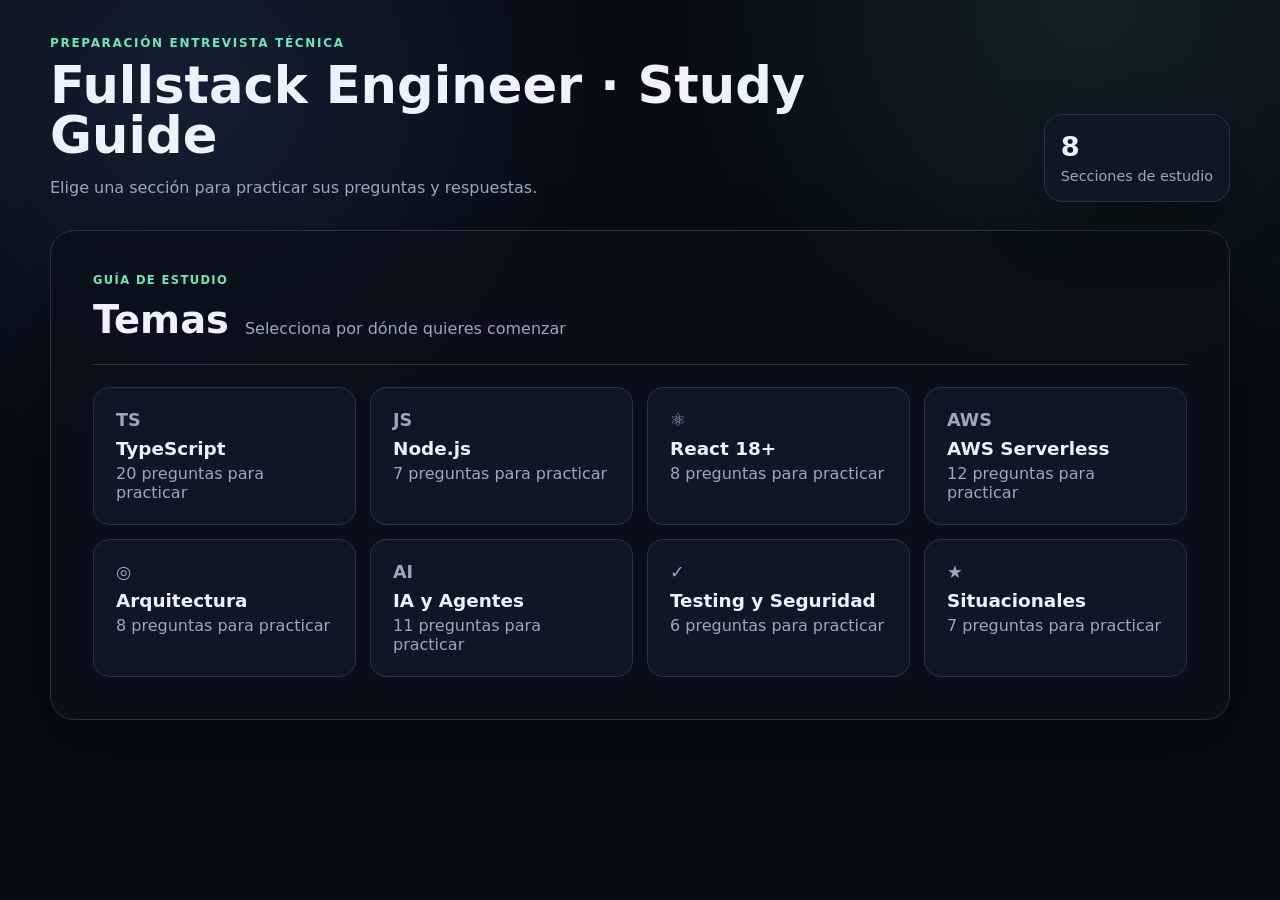
==== commit 0e89f2d2: "split in html folders" ====
--- a/index.html
+++ b/index.html
@@ -1,43 +1,75 @@
-<!doctype html><html lang="es"><head><meta charset="utf-8"><meta name="viewport" content="width=device-width, initial-scale=1"><title>Entrevista Técnica Fullstack Engineer</title><style> :root { color-scheme: dark; --bg: #070b14; --panel: #0f1626; --panel-2: #141d30; --text: #edf2ff; --muted: #9aa7bd; --accent: #6ee7b7; --accent-2: #60a5fa; --border: #26334b; --shadow: 0 20px 60px rgba(0,0,0,.34); --radius: 18px; } * { box-sizing: border-box; } html { scroll-behavior: smooth; } body { margin: 0; min-height: 100vh; font-family: Inter, ui-sans-serif, system-ui, -apple-system, BlinkMacSystemFont, "Segoe UI", sans-serif; background: radial-gradient(circle at 15% 10%, rgba(96,165,250,.13), transparent 30%), radial-gradient(circle at 85% 0%, rgba(110,231,183,.10), transparent 30%), var(--bg); color: var(--text); } button { font: inherit; } .app-shell { width: min(1180px, calc(100% - 32px)); margin: 0 auto; padding: 36px 0 60px; } .hero { display: grid; grid-template-columns: 1fr auto; gap: 24px; align-items: end; margin-bottom: 28px; } .kicker { color: var(--accent); font-weight: 800; letter-spacing: .14em; text-transform: uppercase; font-size: .75rem; margin-bottom: 10px; } h1 { font-size: clamp(2rem, 4vw, 4.2rem); line-height: .98; margin: 0 0 14px; max-width: 820px; } .hero p { color: var(--muted); max-width: 750px; margin: 0; line-height: 1.7; } .progress-box { min-width: 170px; padding: 16px; border: 1px solid var(--border); border-radius: var(--radius); background: rgba(15,22,38,.8); box-shadow: var(--shadow); } .progress-box strong { display: block; font-size: 1.7rem; margin-bottom: 4px; } .progress-box span { color: var(--muted); font-size: .9rem; } .progress-bar { height: 7px; background: #1b263c; border-radius: 999px; margin-top: 12px; overflow: hidden; } .progress-fill { height: 100%; width: 12.5%; background: linear-gradient(90deg, var(--accent), var(--accent-2)); transition: width .25s ease; } .stepper { display: grid; grid-template-columns: repeat(8, minmax(110px, 1fr)); gap: 10px; margin-bottom: 24px; overflow-x: auto; padding-bottom: 4px; } .step { position: relative; border: 1px solid var(--border); background: rgba(15,22,38,.78); color: var(--muted); min-height: 100px; border-radius: 16px; cursor: pointer; padding: 14px 10px; display: grid; place-items: center; gap: 5px; transition: .2s ease; } .step:hover { transform: translateY(-2px); border-color: #3a4b6d; } .step.active { color: var(--text); border-color: rgba(110,231,183,.7); background: linear-gradient(180deg, rgba(110,231,183,.12), rgba(96,165,250,.08)); box-shadow: 0 10px 30px rgba(0,0,0,.2); } .step-index { position: absolute; top: 8px; left: 10px; font-size: .72rem; opacity: .65; } .step-icon { font-weight: 900; font-size: 1.1rem; color: var(--accent); } .step-label { font-weight: 700; font-size: .83rem; text-align: center; } .main-card { border: 1px solid var(--border); background: rgba(10,15,26,.82); border-radius: 24px; box-shadow: var(--shadow); overflow: hidden; } .step-panel { display: none; padding: clamp(22px, 4vw, 42px); } .step-panel.active { display: block; animation: fade .25s ease; } @keyframes fade { from { opacity: .3; transform: translateY(8px); } to { opacity: 1; transform: none; } } .section-header { display: flex; flex-wrap: wrap; align-items: end; gap: 10px 16px; border-bottom: 1px solid var(--border); padding-bottom: 22px; margin-bottom: 22px; } .section-header .eyebrow { width: 100%; color: var(--accent); font-weight: 800; text-transform: uppercase; letter-spacing: .12em; font-size: .72rem; } .section-header h2 { margin: 0; font-size: clamp(1.6rem, 3vw, 2.4rem); } .section-header p { margin: 0 0 4px; color: var(--muted); } .qa-list { display: grid; gap: 12px; } .qa-card { border: 1px solid var(--border); border-radius: 16px; overflow: hidden; background: var(--panel); } .accordion-trigger { width: 100%; border: 0; background: transparent; color: var(--text); display: grid; grid-template-columns: 42px 1fr 24px; gap: 12px; align-items: center; text-align: left; padding: 18px; cursor: pointer; } .accordion-trigger:hover { background: rgba(255,255,255,.025); } .question-number { width: 38px; height: 38px; display: grid; place-items: center; border-radius: 10px; background: rgba(96,165,250,.11); color: var(--accent-2); font-size: .82rem; font-weight: 800; } .question-text { font-weight: 750; line-height: 1.45; } .chevron { font-size: 1.5rem; color: var(--accent); transition: transform .2s ease; } .accordion-trigger[aria-expanded="true"] .chevron { transform: rotate(180deg); } .accordion-panel { display: grid; grid-template-rows: 0fr; transition: grid-template-rows .25s ease; } .accordion-panel > .answer { overflow: hidden; } .qa-card.open .accordion-panel { grid-template-rows: 1fr; } .answer { color: #cbd5e1; line-height: 1.7; padding: 0 18px; } .qa-card.open .answer { padding: 0 18px 20px 72px; border-top: 1px solid rgba(38,51,75,.75); } .answer p { margin: 15px 0 0; } .answer ul { margin: 15px 0 0; padding-left: 20px; } .answer code { font-family: "SFMono-Regular", Consolas, monospace; background: rgba(96,165,250,.1); color: #bfdbfe; padding: .15em .35em; border-radius: 6px; } pre { background: #080d17; border: 1px solid #1f2b40; border-radius: 12px; padding: 14px; overflow-x: auto; margin: 15px 0 0; } pre code { background: transparent !important; padding: 0 !important; color: #d1fae5 !important; } .controls { display: flex; justify-content: space-between; gap: 12px; margin-top: 20px; } .nav-btn { border: 1px solid var(--border); color: var(--text); background: var(--panel-2); padding: 12px 18px; border-radius: 12px; cursor: pointer; font-weight: 800; } .nav-btn.primary { background: linear-gradient(90deg, var(--accent), var(--accent-2)); color: #07111f; border-color: transparent; } .nav-btn:disabled { opacity: .4; cursor: not-allowed; } .tip { margin-top: 18px; color: var(--muted); text-align: center; font-size: .9rem; } @media (max-width: 780px) { .hero { grid-template-columns: 1fr; } .progress-box { max-width: 220px; } .stepper { grid-template-columns: repeat(8, 120px); } .qa-card.open .answer { padding-left: 18px; } .accordion-trigger { grid-template-columns: 36px 1fr 22px; padding: 15px; } } </style></head><body><main class="app-shell"><header class="hero"><div><div class="kicker">Preparación entrevista técnica</div><h1>Fullstack Engineer · Study Guide</h1><p>Avanza por cada sección. Las respuestas permanecen ocultas hasta que abras cada acordeón.</p></div><aside class="progress-box"><strong id="progressText">1 / 8</strong><span>Sección actual</span><div class="progress-bar"><div class="progress-fill" id="progressFill"></div></div></aside></header><nav class="stepper" aria-label="Secciones de estudio"><button class="step active" data-step="0" aria-label="Ir a TypeScript"><span class="step-index">1</span><span class="step-icon">TS</span><span class="step-label">TypeScript</span></button><button class="step " data-step="1" aria-label="Ir a Node.js"><span class="step-index">2</span><span class="step-icon">JS</span><span class="step-label">Node.js</span></button><button class="step " data-step="2" aria-label="Ir a React 18+"><span class="step-index">3</span><span class="step-icon">⚛</span><span class="step-label">React 18+</span></button><button class="step " data-step="3" aria-label="Ir a AWS Serverless"><span class="step-index">4</span><span class="step-icon">AWS</span><span class="step-label">AWS Serverless</span></button><button class="step " data-step="4" aria-label="Ir a Arquitectura"><span class="step-index">5</span><span class="step-icon">◎</span><span class="step-label">Arquitectura</span></button><button class="step " data-step="5" aria-label="Ir a IA y Agentes"><span class="step-index">6</span><span class="step-icon">AI</span><span class="step-label">IA y Agentes</span></button><button class="step " data-step="6" aria-label="Ir a Testing y Seguridad"><span class="step-index">7</span><span class="step-icon">✓</span><span class="step-label">Testing y Seguridad</span></button><button class="step " data-step="7" aria-label="Ir a Situacionales"><span class="step-index">8</span><span class="step-icon">★</span><span class="step-label">Situacionales</span></button></nav><div class="main-card"><section class="step-panel active" data-panel="0"><div class="section-header"><span class="eyebrow">Sección 1 de 8</span><h2>TypeScript</h2><p>20 preguntas para practicar</p></div><div class="qa-list"><article class="qa-card"><button class="accordion-trigger" aria-expanded="false"><span class="question-number">01</span><span class="question-text">¿Cuál es la diferencia entre interface y type en TypeScript?</span><span class="chevron">⌄</span></button><div class="accordion-panel"><div class="answer"><p>Ambos permiten definir estructuras. <code>interface</code> es especialmente conveniente para objetos y permite *declaration merging*. <code>type</code> es más flexible para uniones, intersecciones, tipos primitivos y tipos condicionales.</p><pre><code>interface User { id: string; name: string;
-} type UserStatus = &quot;active&quot; | &quot;inactive&quot;;</code></pre><p>En muchos casos son intercambiables. Usaría <code>interface</code> para contratos de objetos y <code>type</code> para uniones, utilidades y composiciones complejas.</p></div></div></article><article class="qa-card"><button class="accordion-trigger" aria-expanded="false"><span class="question-number">02</span><span class="question-text">¿Qué diferencia existe entre any, unknown y never?</span><span class="chevron">⌄</span></button><div class="accordion-panel"><div class="answer"><ul><li>`any`: desactiva prácticamente la validación de tipos.</li><li>`unknown`: acepta cualquier valor, pero obliga a validarlo antes de usarlo.</li><li>`never`: representa algo que nunca ocurre, como una función que siempre lanza una excepción.</li></ul><pre><code>function parse(value: unknown): string { if (typeof value === &quot;string&quot;) return value; throw new Error(&quot;Invalid value&quot;);
-}</code></pre><p>En código de producción es preferible <code>unknown</code> sobre <code>any</code>.</p></div></div></article><article class="qa-card"><button class="accordion-trigger" aria-expanded="false"><span class="question-number">03</span><span class="question-text">¿Qué son los generics y cuándo los usarías?</span><span class="chevron">⌄</span></button><div class="accordion-panel"><div class="answer"><p>Permiten crear código reutilizable conservando el tipo de los datos.</p><pre><code>function first&lt;T&gt;(items: T[]): T | undefined { return items[0];
-}</code></pre><p>Los usaría en repositorios, respuestas HTTP, componentes reutilizables y funciones que operan con diferentes tipos.</p></div></div></article><article class="qa-card"><button class="accordion-trigger" aria-expanded="false"><span class="question-number">04</span><span class="question-text">¿Qué son los utility types y cuáles usarías con más frecuencia?</span><span class="chevron">⌄</span></button><div class="accordion-panel"><div class="answer"><p>Son tipos incorporados que transforman otros tipos. Los más comunes son <code>Partial</code>, <code>Required</code>, <code>Pick</code>, <code>Omit</code>, <code>Readonly</code>, <code>Record</code> y <code>ReturnType</code>.</p><pre><code>type User = { id: string; name: string; email: string };
-type UserUpdate = Partial&lt;User&gt;;
-type UserPreview = Pick&lt;User, &quot;id&quot; | &quot;name&quot;&gt;;</code></pre><p>Ayudan a evitar duplicación y expresan mejor la intención del código.</p></div></div></article><article class="qa-card"><button class="accordion-trigger" aria-expanded="false"><span class="question-number">05</span><span class="question-text">¿Qué diferencia existe entre union types e intersection types?</span><span class="chevron">⌄</span></button><div class="accordion-panel"><div class="answer"><p>Una unión representa una opción entre varios tipos; una intersección combina varios tipos en uno.</p><pre><code>type Status = &quot;loading&quot; | &quot;success&quot; | &quot;error&quot;;
-type AuditedUser = User &amp; Auditable;</code></pre></div></div></article><article class="qa-card"><button class="accordion-trigger" aria-expanded="false"><span class="question-number">06</span><span class="question-text">¿Qué es un discriminated union y por qué es útil?</span><span class="chevron">⌄</span></button><div class="accordion-panel"><div class="answer"><p>Es una unión donde cada variante comparte una propiedad literal que permite distinguirla de forma segura.</p><pre><code>type Result = | { type: &quot;success&quot;; data: string } | { type: &quot;error&quot;; message: string };</code></pre><p>Es muy útil para estados de UI, eventos y respuestas de APIs.</p></div></div></article><article class="qa-card"><button class="accordion-trigger" aria-expanded="false"><span class="question-number">07</span><span class="question-text">¿Qué es type narrowing y cómo se realiza?</span><span class="chevron">⌄</span></button><div class="accordion-panel"><div class="answer"><p>Es el proceso mediante el cual TypeScript reduce un tipo amplio a uno más específico. Puede hacerse con <code>typeof</code>, <code>instanceof</code>, <code>in</code>, comparaciones literales y type guards.</p></div></div></article><article class="qa-card"><button class="accordion-trigger" aria-expanded="false"><span class="question-number">08</span><span class="question-text">¿Qué es un custom type guard?</span><span class="chevron">⌄</span></button><div class="accordion-panel"><div class="answer"><p>Es una función que valida un valor y le informa a TypeScript cuál es su tipo mediante <code>value is Type</code>.</p><pre><code>function isUser(value: unknown): value is User { return typeof value === &quot;object&quot; &amp;&amp; value !== null &amp;&amp; &quot;id&quot; in value;
-}</code></pre></div></div></article><article class="qa-card"><button class="accordion-trigger" aria-expanded="false"><span class="question-number">09</span><span class="question-text">¿Qué diferencia existe entre readonly y const?</span><span class="chevron">⌄</span></button><div class="accordion-panel"><div class="answer"><p><code>const</code> evita reasignar una variable. <code>readonly</code> evita modificar una propiedad después de inicializarla. <code>const</code> no vuelve inmutable el contenido de un objeto.</p></div></div></article><article class="qa-card"><button class="accordion-trigger" aria-expanded="false"><span class="question-number">10</span><span class="question-text">¿Qué hace el operador keyof?</span><span class="chevron">⌄</span></button><div class="accordion-panel"><div class="answer"><p><code>keyof</code> obtiene una unión con las claves de un tipo.</p><pre><code>type User = { id: string; name: string };
-type UserKey = keyof User; // &quot;id&quot; | &quot;name&quot;</code></pre></div></div></article><article class="qa-card"><button class="accordion-trigger" aria-expanded="false"><span class="question-number">11</span><span class="question-text">¿Qué son los mapped types?</span><span class="chevron">⌄</span></button><div class="accordion-panel"><div class="answer"><p>Permiten construir un nuevo tipo recorriendo las propiedades de otro.</p><pre><code>type Optional&lt;T&gt; = { [K in keyof T]?: T[K];
-};</code></pre></div></div></article><article class="qa-card"><button class="accordion-trigger" aria-expanded="false"><span class="question-number">12</span><span class="question-text">¿Qué son los conditional types?</span><span class="chevron">⌄</span></button><div class="accordion-panel"><div class="answer"><p>Permiten elegir un tipo según una condición.</p><pre><code>type IsString&lt;T&gt; = T extends string ? true : false;</code></pre></div></div></article><article class="qa-card"><button class="accordion-trigger" aria-expanded="false"><span class="question-number">13</span><span class="question-text">¿Qué hace infer dentro de un conditional type?</span><span class="chevron">⌄</span></button><div class="accordion-panel"><div class="answer"><p><code>infer</code> permite capturar un tipo dentro de una condición.</p><pre><code>type UnwrapPromise&lt;T&gt; = T extends Promise&lt;infer U&gt; ? U : T;</code></pre></div></div></article><article class="qa-card"><button class="accordion-trigger" aria-expanded="false"><span class="question-number">14</span><span class="question-text">¿Qué diferencia existe entre enum y una unión de literales?</span><span class="chevron">⌄</span></button><div class="accordion-panel"><div class="answer"><p>Un <code>enum</code> genera código JavaScript en runtime. Una unión de literales solo existe en compilación. En muchos proyectos se prefieren uniones por ser más simples y ligeras.</p></div></div></article><article class="qa-card"><button class="accordion-trigger" aria-expanded="false"><span class="question-number">15</span><span class="question-text">¿Qué significa structural typing en TypeScript?</span><span class="chevron">⌄</span></button><div class="accordion-panel"><div class="answer"><p>TypeScript compara los tipos por su estructura, no por su nombre. Si un objeto tiene al menos las propiedades requeridas, normalmente es compatible.</p></div></div></article><article class="qa-card"><button class="accordion-trigger" aria-expanded="false"><span class="question-number">16</span><span class="question-text">¿Qué son excess property checks?</span><span class="chevron">⌄</span></button><div class="accordion-panel"><div class="answer"><p>Son validaciones adicionales aplicadas a objetos literales para detectar propiedades inesperadas. Pueden comportarse diferente cuando el objeto se asigna primero a una variable.</p></div></div></article><article class="qa-card"><button class="accordion-trigger" aria-expanded="false"><span class="question-number">17</span><span class="question-text">¿Qué diferencia existe entre overloads y union types en funciones?</span><span class="chevron">⌄</span></button><div class="accordion-panel"><div class="answer"><p>Los overloads permiten varias firmas públicas para una implementación. Las uniones son más simples cuando la lógica y el retorno no cambian demasiado.</p></div></div></article><article class="qa-card"><button class="accordion-trigger" aria-expanded="false"><span class="question-number">18</span><span class="question-text">¿Qué hace el operador satisfies?</span><span class="chevron">⌄</span></button><div class="accordion-panel"><div class="answer"><p><code>satisfies</code> valida que un valor cumpla un tipo sin perder la inferencia específica del valor.</p><pre><code>const config = { mode: &quot;production&quot;, retries: 3
-} satisfies Config;</code></pre></div></div></article><article class="qa-card"><button class="accordion-trigger" aria-expanded="false"><span class="question-number">19</span><span class="question-text">¿Cuál es la diferencia entre as, as const y una validación real?</span><span class="chevron">⌄</span></button><div class="accordion-panel"><div class="answer"><p><code>as</code> fuerza una interpretación del tipo, pero no valida en runtime. <code>as const</code> conserva valores literales y vuelve readonly las propiedades. Para datos externos se necesita validación real, por ejemplo con Zod.</p></div></div></article><article class="qa-card"><button class="accordion-trigger" aria-expanded="false"><span class="question-number">20</span><span class="question-text">¿Qué opciones de tsconfig considerarías esenciales?</span><span class="chevron">⌄</span></button><div class="accordion-panel"><div class="answer"><p>Activaría <code>strict</code>, <code>noImplicitOverride</code>, <code>noUncheckedIndexedAccess</code>, <code>exactOptionalPropertyTypes</code> y <code>forceConsistentCasingInFileNames</code>, además de configurar correctamente <code>target</code>, <code>module</code> y <code>moduleResolution</code>.</p></div></div></article></div></section><section class="step-panel " data-panel="1"><div class="section-header"><span class="eyebrow">Sección 2 de 8</span><h2>Node.js</h2><p>7 preguntas para practicar</p></div><div class="qa-list"><article class="qa-card"><button class="accordion-trigger" aria-expanded="false"><span class="question-number">21</span><span class="question-text">¿Qué significa que Node.js tenga un modelo de ejecución basado en un event loop?</span><span class="chevron">⌄</span></button><div class="accordion-panel"><div class="answer"><p>Node.js ejecuta JavaScript principalmente en un solo hilo. El *event loop* coordina operaciones asíncronas como red, archivos, timers y callbacks.</p><p>Mientras una operación de entrada/salida espera, Node puede atender otras solicitudes. Esto lo hace eficiente para aplicaciones con mucho I/O, aunque no necesariamente para trabajo intensivo de CPU.</p></div></div></article><article class="qa-card"><button class="accordion-trigger" aria-expanded="false"><span class="question-number">22</span><span class="question-text">¿Qué operaciones pueden bloquear el event loop de Node.js?</span><span class="chevron">⌄</span></button><div class="accordion-panel"><div class="answer"><p>Por ejemplo: cálculos intensivos, procesamiento pesado de imágenes, compresión grande, parsing de archivos enormes de manera síncrona, métodos como <code>readFileSync</code> y expresiones regulares muy costosas.</p><p>Para evitarlo se pueden utilizar APIs asíncronas, Worker Threads, procesamiento por lotes, colas o servicios especializados.</p></div></div></article><article class="qa-card"><button class="accordion-trigger" aria-expanded="false"><span class="question-number">23</span><span class="question-text">¿Cuál es la diferencia entre Promise.all, Promise.allSettled y la ejecución secuencial?</span><span class="chevron">⌄</span></button><div class="accordion-panel"><div class="answer"><p><code>Promise.all</code> ejecuta operaciones concurrentemente, pero falla cuando una de ellas falla.</p><pre><code>const results = await Promise.all([ getUser(), getPermissions()
-]);</code></pre><p><code>Promise.allSettled</code> espera todas las operaciones y devuelve el resultado individual de cada una. La ejecución secuencial es apropiada cuando cada operación depende de la anterior o cuando hay que limitar la concurrencia.</p></div></div></article><article class="qa-card"><button class="accordion-trigger" aria-expanded="false"><span class="question-number">24</span><span class="question-text">¿Cómo manejarías errores de manera centralizada en una API de Node.js?</span><span class="chevron">⌄</span></button><div class="accordion-panel"><div class="answer"><p>Crearía errores tipados y un middleware global.</p><pre><code>class AppError extends Error { constructor( public readonly statusCode: number, message: string, public readonly code: string ) { super(message); }
-}</code></pre><p>El middleware transformaría esos errores en respuestas consistentes y registraría los errores inesperados sin exponer información sensible.</p></div></div></article><article class="qa-card"><button class="accordion-trigger" aria-expanded="false"><span class="question-number">25</span><span class="question-text">¿Cómo estructurarías un backend grande en TypeScript para que sea mantenible?</span><span class="chevron">⌄</span></button><div class="accordion-panel"><div class="answer"><p>Separaría responsabilidades por capas:</p><pre><code>src/ domain/ application/ infrastructure/ interfaces/ shared/</code></pre><ul><li>`domain`: entidades y reglas de negocio.</li><li>`application`: casos de uso.</li><li>`infrastructure`: DynamoDB, S3, proveedores de IA.</li><li>`interfaces`: controladores HTTP o consumidores SQS.</li><li>`shared`: logging, configuración y errores.</li></ul><p>La lógica de negocio no debería depender directamente de AWS o del framework HTTP.</p></div></div></article><article class="qa-card"><button class="accordion-trigger" aria-expanded="false"><span class="question-number">26</span><span class="question-text">¿Qué beneficios tendría utilizar programación funcional en el backend?</span><span class="chevron">⌄</span></button><div class="accordion-panel"><div class="answer"><p>Funciones pequeñas y predecibles, menos mutación de estado, mayor facilidad para probar, composición de operaciones y menor acoplamiento.</p><pre><code>const calculateScore = (answers: Answer[]): number =&gt; answers.reduce((total, answer) =&gt; total + answer.score, 0);</code></pre><p>No significa eliminar completamente las clases, sino favorecer funciones puras para las reglas de negocio.</p></div></div></article><article class="qa-card"><button class="accordion-trigger" aria-expanded="false"><span class="question-number">27</span><span class="question-text">¿Cómo implementarías idempotencia en un endpoint?</span><span class="chevron">⌄</span></button><div class="accordion-panel"><div class="answer"><p>El cliente enviaría una <code>idempotency-key</code>. Antes de procesar, el backend comprobaría si esa clave ya fue utilizada.</p><pre><code>Idempotency key ↓
-Consultar DynamoDB ↓
-Existe → retornar resultado anterior
-No existe → procesar y almacenar resultado</code></pre><p>Esto evita duplicar pagos, reportes o tareas por reintentos de red.</p></div></div></article></div></section><section class="step-panel " data-panel="2"><div class="section-header"><span class="eyebrow">Sección 3 de 8</span><h2>React 18+</h2><p>8 preguntas para practicar</p></div><div class="qa-list"><article class="qa-card"><button class="accordion-trigger" aria-expanded="false"><span class="question-number">28</span><span class="question-text">¿Cuál es la diferencia entre estado local, estado global y estado del servidor?</span><span class="chevron">⌄</span></button><div class="accordion-panel"><div class="answer"><ul><li>Local: pertenece a un componente, como un modal abierto.</li><li>Global: lo necesitan distintas partes de la aplicación, como el usuario autenticado.</li><li>Estado del servidor: información obtenida de APIs, que requiere caché, revalidación y sincronización.</li></ul><p>No almacenaría automáticamente toda la información del servidor en Redux. Para eso React Query o SWR suelen ser más apropiados.</p></div></div></article><article class="qa-card"><button class="accordion-trigger" aria-expanded="false"><span class="question-number">29</span><span class="question-text">¿Qué diferencias existen entre useEffect, useMemo y useCallback?</span><span class="chevron">⌄</span></button><div class="accordion-panel"><div class="answer"><ul><li>`useEffect`: sincroniza el componente con algo externo.</li><li>`useMemo`: memoriza el resultado de un cálculo.</li><li>`useCallback`: memoriza una función.</li></ul><pre><code>const filteredUsers = useMemo( () =&gt; users.filter(user =&gt; user.active), [users]
-);</code></pre><p>No deben utilizarse indiscriminadamente porque también añaden complejidad y costo.</p></div></div></article><article class="qa-card"><button class="accordion-trigger" aria-expanded="false"><span class="question-number">30</span><span class="question-text">¿Qué problemas pueden producir las dependencias incorrectas en useEffect?</span><span class="chevron">⌄</span></button><div class="accordion-panel"><div class="answer"><p>Pueden generar valores obsoletos, ejecuciones infinitas, peticiones duplicadas, comportamientos difíciles de reproducir y problemas de concurrencia.</p><p>Cada valor externo utilizado dentro del efecto debe analizarse como una posible dependencia.</p></div></div></article><article class="qa-card"><button class="accordion-trigger" aria-expanded="false"><span class="question-number">31</span><span class="question-text">¿Qué es un controlled component en React?</span><span class="chevron">⌄</span></button><div class="accordion-panel"><div class="answer"><p>Es un componente cuyo valor es controlado por React.</p><pre><code>const [name, setName] = useState(&quot;&quot;); &lt;input value={name} onChange={event =&gt; setName(event.target.value)}
-/&gt;</code></pre><p>Facilita validación, transformación y sincronización, aunque en formularios grandes puede requerir librerías como React Hook Form.</p></div></div></article><article class="qa-card"><button class="accordion-trigger" aria-expanded="false"><span class="question-number">32</span><span class="question-text">¿Cómo evitarías renderizados innecesarios?</span><span class="chevron">⌄</span></button><div class="accordion-panel"><div class="answer"><p>Primero mediría con React DevTools Profiler. Después consideraría dividir componentes, mantener el estado cerca de donde se usa, evitar recrear objetos, <code>React.memo</code>, <code>useMemo</code>, <code>useCallback</code>, selectores específicos y virtualización.</p><p>La optimización debe basarse en medición, no únicamente en intuición.</p></div></div></article><article class="qa-card"><button class="accordion-trigger" aria-expanded="false"><span class="question-number">33</span><span class="question-text">¿Cuándo usarías Context API y cuándo Redux, Zustand o React Query?</span><span class="chevron">⌄</span></button><div class="accordion-panel"><div class="answer"><p>Context es adecuado para información que cambia poco, como tema, idioma o sesión.</p><p>Redux o Zustand son más útiles cuando existe estado global complejo con muchas transiciones.</p><p>React Query es ideal para datos remotos: caché, reintentos, invalidación y revalidación.</p></div></div></article><article class="qa-card"><button class="accordion-trigger" aria-expanded="false"><span class="question-number">34</span><span class="question-text">¿Qué ventajas introdujo React 18 con el renderizado concurrente?</span><span class="chevron">⌄</span></button><div class="accordion-panel"><div class="answer"><p>React 18 permite priorizar actualizaciones y preparar renderizados sin bloquear inmediatamente la interfaz.</p><p>Herramientas relevantes: <code>startTransition</code>, <code>useTransition</code>, <code>useDeferredValue</code>, Suspense y automatic batching.</p></div></div></article><article class="qa-card"><button class="accordion-trigger" aria-expanded="false"><span class="question-number">35</span><span class="question-text">¿Cómo organizarías una aplicación React grande?</span><span class="chevron">⌄</span></button><div class="accordion-panel"><div class="answer"><p>Preferiría organización por dominio o funcionalidad:</p><pre><code>src/ features/ candidates/ reports/ assessments/ shared/ components/ hooks/ services/ app/ routing/ providers/</code></pre><p>Cada funcionalidad puede contener componentes, hooks, servicios y pruebas relacionados.</p></div></div></article></div></section><section class="step-panel " data-panel="3"><div class="section-header"><span class="eyebrow">Sección 4 de 8</span><h2>AWS Serverless</h2><p>12 preguntas para practicar</p></div><div class="qa-list"><article class="qa-card"><button class="accordion-trigger" aria-expanded="false"><span class="question-number">36</span><span class="question-text">Describe el flujo de una petición desde un cliente hasta una Lambda usando API Gateway.</span><span class="chevron">⌄</span></button><div class="accordion-panel"><div class="answer"><p>Flujo típico:</p><pre><code>Cliente ↓
-CloudFront ↓
-API Gateway ↓
-Autenticación / validación ↓
-Lambda ↓
-DynamoDB, S3, SQS u otro servicio</code></pre><p>API Gateway recibe la solicitud, aplica reglas como autenticación o límites, invoca Lambda y devuelve la respuesta.</p></div></div></article><article class="qa-card"><button class="accordion-trigger" aria-expanded="false"><span class="question-number">37</span><span class="question-text">¿Qué es un cold start en AWS Lambda y cómo lo reducirías?</span><span class="chevron">⌄</span></button><div class="accordion-panel"><div class="answer"><p>Es la latencia adicional cuando AWS debe inicializar un nuevo entorno.</p><p>Puede reducirse con paquetes pequeños, menos dependencias, inicialización fuera del handler, evitando conexiones costosas repetidas, Provisioned Concurrency y evitando VPC cuando no es necesaria.</p></div></div></article><article class="qa-card"><button class="accordion-trigger" aria-expanded="false"><span class="question-number">38</span><span class="question-text">¿Cuándo utilizarías Lambda y cuándo ECS o Fargate?</span><span class="chevron">⌄</span></button><div class="accordion-panel"><div class="answer"><p>Usaría Lambda para eventos, procesos cortos, carga variable, APIs de ejecución breve y tareas sin estado.</p><p>Usaría contenedores cuando el proceso dura mucho, necesita control del runtime, tiene carga constante, requiere mucha CPU o memoria, mantiene conexiones persistentes o usa dependencias complejas.</p></div></div></article><article class="qa-card"><button class="accordion-trigger" aria-expanded="false"><span class="question-number">39</span><span class="question-text">¿Qué diferencias existen entre DynamoDB y una base de datos relacional?</span><span class="chevron">⌄</span></button><div class="accordion-panel"><div class="answer"><p>DynamoDB es NoSQL, administrado y diseñado para escalar horizontalmente. Requiere diseñar la tabla según los patrones de acceso.</p><p>Una base relacional ofrece relaciones, joins, SQL flexible, transacciones complejas y consultas ad hoc.</p><p>DynamoDB no debería elegirse solo porque es serverless.</p></div></div></article><article class="qa-card"><button class="accordion-trigger" aria-expanded="false"><span class="question-number">40</span><span class="question-text">¿Cómo escogerías partition key y sort key en DynamoDB?</span><span class="chevron">⌄</span></button><div class="accordion-panel"><div class="answer"><p>La partition key debe distribuir los datos de manera uniforme. La sort key permite ordenar y consultar elementos relacionados.</p><pre><code>PK: COMPANY#123
-SK: EXECUTIVE#456</code></pre><p>Otro elemento:</p><pre><code>PK: COMPANY#123
-SK: REPORT#2026-07-15</code></pre><p>El diseño debe partir de las consultas necesarias.</p></div></div></article><article class="qa-card"><button class="accordion-trigger" aria-expanded="false"><span class="question-number">41</span><span class="question-text">¿Qué es un hot partition?</span><span class="chevron">⌄</span></button><div class="accordion-panel"><div class="answer"><p>Ocurre cuando demasiadas solicitudes usan la misma clave de partición, concentrando la carga.</p><p>Soluciones: mejor distribución de claves, sharding, evitar claves únicas globales como una fecha, usar caché, escrituras por lotes y revisar patrones de acceso.</p></div></div></article><article class="qa-card"><button class="accordion-trigger" aria-expanded="false"><span class="question-number">42</span><span class="question-text">¿Cuál es la diferencia entre SQS Standard y SQS FIFO?</span><span class="chevron">⌄</span></button><div class="accordion-panel"><div class="answer"><p>SQS Standard ofrece escalabilidad muy alta, entrega al menos una vez y no garantiza orden.</p><p>SQS FIFO mantiene el orden por grupo y ofrece deduplicación, pero tiene menor capacidad relativa.</p></div></div></article><article class="qa-card"><button class="accordion-trigger" aria-expanded="false"><span class="question-number">43</span><span class="question-text">¿Por qué un consumidor de SQS debe ser idempotente?</span><span class="chevron">⌄</span></button><div class="accordion-panel"><div class="answer"><p>Porque SQS puede entregar un mensaje más de una vez. El consumidor debe procesarlo nuevamente sin duplicar resultados.</p><p>Puede guardarse el ID del mensaje o de la operación en DynamoDB y validarlo antes de ejecutar efectos secundarios.</p></div></div></article><article class="qa-card"><button class="accordion-trigger" aria-expanded="false"><span class="question-number">44</span><span class="question-text">¿Qué función cumplen S3 y CloudFront?</span><span class="chevron">⌄</span></button><div class="accordion-panel"><div class="answer"><p>S3 almacena objetos como archivos, documentos, imágenes o una aplicación estática.</p><p>CloudFront distribuye contenido mediante CDN: menor latencia, caché global, TLS, protección adicional y menos solicitudes directas a S3.</p></div></div></article><article class="qa-card"><button class="accordion-trigger" aria-expanded="false"><span class="question-number">45</span><span class="question-text">¿Cómo protegerías archivos privados en S3?</span><span class="chevron">⌄</span></button><div class="accordion-panel"><div class="answer"><p>Con bloqueo de acceso público, políticas IAM mínimas, cifrado, URLs prefirmadas, CloudFront Origin Access Control, auditoría con CloudTrail y validación de archivos.</p></div></div></article><article class="qa-card"><button class="accordion-trigger" aria-expanded="false"><span class="question-number">46</span><span class="question-text">Una Lambda genera errores y alta latencia. ¿Cómo investigarías?</span><span class="chevron">⌄</span></button><div class="accordion-panel"><div class="answer"><p>Revisaría CloudWatch Logs, duración, errores, throttles, memoria, CPU, cold starts, dependencias externas, conexiones, tamaño del payload, concurrencia, trazas y cambios recientes.</p></div></div></article><article class="qa-card"><button class="accordion-trigger" aria-expanded="false"><span class="question-number">47</span><span class="question-text">La factura de AWS aumenta repentinamente. ¿Qué revisarías?</span><span class="chevron">⌄</span></button><div class="accordion-panel"><div class="answer"><p>Usaría Cost Explorer por servicio, región, día y tipo de uso.</p><p>Después revisaría invocaciones Lambda, logs excesivos, transferencia de datos, S3, DynamoDB, NAT Gateway, recursos olvidados, loops entre eventos y tráfico automatizado.</p></div></div></article></div></section><section class="step-panel " data-panel="4"><div class="section-header"><span class="eyebrow">Sección 5 de 8</span><h2>Arquitectura</h2><p>8 preguntas para practicar</p></div><div class="qa-list"><article class="qa-card"><button class="accordion-trigger" aria-expanded="false"><span class="question-number">48</span><span class="question-text">Diseña una plataforma que genere reportes ejecutivos mediante IA.</span><span class="chevron">⌄</span></button><div class="accordion-panel"><div class="answer"><p>Una posible arquitectura:</p><pre><code>React + CloudFront ↓
-API Gateway ↓
-Lambda API ↓
-DynamoDB ↓
-S3 para documentos ↓
-SQS ↓
-Lambda Worker ↓
-Servicio de extracción ↓
-LLM / agente ↓
-Validación ↓
-Reporte almacenado en S3</code></pre><p>El procesamiento largo debe ser asíncrono. La API devuelve un identificador y el frontend consulta el estado o recibe una notificación.</p></div></div></article><article class="qa-card"><button class="accordion-trigger" aria-expanded="false"><span class="question-number">49</span><span class="question-text">¿Cómo separarías un proceso síncrono de uno asíncrono?</span><span class="chevron">⌄</span></button><div class="accordion-panel"><div class="answer"><p>Síncrono para operaciones rápidas que el usuario necesita inmediatamente.</p><p>Asíncrono para generación de reportes, procesamiento de documentos, llamadas largas a IA, correos y procesos con reintentos. La API puede responder <code>202 Accepted</code> con un <code>jobId</code>.</p></div></div></article><article class="qa-card"><button class="accordion-trigger" aria-expanded="false"><span class="question-number">50</span><span class="question-text">¿Cómo evitarías que una caída de un proveedor externo afecte toda la aplicación?</span><span class="chevron">⌄</span></button><div class="accordion-panel"><div class="answer"><p>Implementaría timeouts, reintentos con exponential backoff y jitter, circuit breaker, colas, caché, proveedor alternativo, degradación controlada, alertas y métricas.</p></div></div></article><article class="qa-card"><button class="accordion-trigger" aria-expanded="false"><span class="question-number">51</span><span class="question-text">¿Qué estrategias usarías para escalar una aplicación serverless?</span><span class="chevron">⌄</span></button><div class="accordion-panel"><div class="answer"><p>Funciones sin estado, SQS para absorber picos, concurrencia controlada, DynamoDB con claves distribuidas, CloudFront, caché, procesamiento por lotes, cuotas, DLQ y backpressure.</p></div></div></article><article class="qa-card"><button class="accordion-trigger" aria-expanded="false"><span class="question-number">52</span><span class="question-text">¿Qué métricas revisarías para encontrar un cuello de botella?</span><span class="chevron">⌄</span></button><div class="accordion-panel"><div class="answer"><p>Latencia promedio, p95, p99, throughput, error rate, CPU, memoria, concurrencia, throttling, tiempo de llamadas externas, edad de mensajes SQS, consumo DynamoDB, cache hit ratio y cold starts.</p></div></div></article><article class="qa-card"><button class="accordion-trigger" aria-expanded="false"><span class="question-number">53</span><span class="question-text">¿Qué diferencia existe entre escalabilidad vertical y horizontal?</span><span class="chevron">⌄</span></button><div class="accordion-panel"><div class="answer"><p>Vertical significa aumentar recursos de una máquina. Horizontal significa agregar más instancias o consumidores.</p><p>Las arquitecturas cloud suelen favorecer la escalabilidad horizontal.</p></div></div></article><article class="qa-card"><button class="accordion-trigger" aria-expanded="false"><span class="question-number">54</span><span class="question-text">¿Cómo implementarías observabilidad en una aplicación distribuida?</span><span class="chevron">⌄</span></button><div class="accordion-panel"><div class="answer"><p>Con logs estructurados, métricas, trazas distribuidas, correlation IDs, dashboards, alertas, registro de despliegues y métricas de negocio.</p><pre><code>{ &quot;level&quot;: &quot;error&quot;, &quot;requestId&quot;: &quot;abc-123&quot;, &quot;operation&quot;: &quot;generate-report&quot;, &quot;durationMs&quot;: 4200
-}</code></pre></div></div></article><article class="qa-card"><button class="accordion-trigger" aria-expanded="false"><span class="question-number">55</span><span class="question-text">¿Cómo manejarías secretos y variables de configuración en AWS?</span><span class="chevron">⌄</span></button><div class="accordion-panel"><div class="answer"><p>AWS Secrets Manager para secretos, Parameter Store para configuración, IAM Roles, KMS, rotación de credenciales y configuración separada por ambiente.</p><p>Nunca guardaría secretos en el repositorio.</p></div></div></article></div></section><section class="step-panel " data-panel="5"><div class="section-header"><span class="eyebrow">Sección 6 de 8</span><h2>IA y Agentes</h2><p>11 preguntas para practicar</p></div><div class="qa-list"><article class="qa-card"><button class="accordion-trigger" aria-expanded="false"><span class="question-number">56</span><span class="question-text">¿Cuál es la diferencia entre integrar directamente un LLM y construir un agente?</span><span class="chevron">⌄</span></button><div class="accordion-panel"><div class="answer"><p>Una integración directa envía un prompt y obtiene una respuesta.</p><p>Un agente puede mantener estado, decidir el siguiente paso, usar herramientas, consultar información, repetir procesos y validar resultados. No todo problema necesita un agente.</p></div></div></article><article class="qa-card"><button class="accordion-trigger" aria-expanded="false"><span class="question-number">57</span><span class="question-text">¿Qué componentes principales tiene un agente de IA?</span><span class="chevron">⌄</span></button><div class="accordion-panel"><div class="answer"><p>Modelo, prompt, estado, memoria, herramientas, reglas de control, recuperación de información, validación, observabilidad y límites de ejecución.</p></div></div></article><article class="qa-card"><button class="accordion-trigger" aria-expanded="false"><span class="question-number">58</span><span class="question-text">¿Qué diferencia existe entre un workflow determinista y un agente autónomo?</span><span class="chevron">⌄</span></button><div class="accordion-panel"><div class="answer"><p>Un workflow define los pasos previamente:</p><pre><code>Extraer datos → Clasificar → Generar reporte → Validar</code></pre><p>Un agente decide dinámicamente qué herramienta o acción ejecutar. Para procesos sensibles suele ser mejor un workflow controlado.</p></div></div></article><article class="qa-card"><button class="accordion-trigger" aria-expanded="false"><span class="question-number">59</span><span class="question-text">¿Qué es RAG y cuándo lo utilizarías?</span><span class="chevron">⌄</span></button><div class="accordion-panel"><div class="answer"><p>RAG combina recuperación de documentos con generación.</p><pre><code>Pregunta ↓
-Buscar fragmentos relevantes ↓
-Enviar contexto al modelo ↓
-Generar respuesta con evidencia</code></pre><p>Lo usaría para consultar metodologías, políticas, perfiles y conocimiento institucional sin reentrenar el modelo.</p></div></div></article><article class="qa-card"><button class="accordion-trigger" aria-expanded="false"><span class="question-number">60</span><span class="question-text">¿Cómo reducirías las alucinaciones?</span><span class="chevron">⌄</span></button><div class="accordion-panel"><div class="answer"><p>Con RAG, fuentes confiables, respuestas estructuradas, temperatura baja, validaciones, instrucciones claras, citas, límites, revisión humana y evaluaciones automatizadas.</p></div></div></article><article class="qa-card"><button class="accordion-trigger" aria-expanded="false"><span class="question-number">61</span><span class="question-text">¿Cómo protegerías una aplicación frente a prompt injection?</span><span class="chevron">⌄</span></button><div class="accordion-panel"><div class="answer"><p>Tratar documentos como datos, separar instrucciones y contenido, limitar herramientas, validar argumentos, aplicar permisos, no exponer secretos, filtrar salidas y exigir confirmación humana para acciones sensibles.</p></div></div></article><article class="qa-card"><button class="accordion-trigger" aria-expanded="false"><span class="question-number">62</span><span class="question-text">¿Cómo controlarías costos y latencia al usar LLMs?</span><span class="chevron">⌄</span></button><div class="accordion-panel"><div class="answer"><p>Modelos pequeños para tareas simples, modelos grandes solo cuando aportan valor, caché, resúmenes, límites de tokens, procesamiento asíncrono, paralelización controlada, streaming y monitoreo de costo por operación.</p></div></div></article><article class="qa-card"><button class="accordion-trigger" aria-expanded="false"><span class="question-number">63</span><span class="question-text">¿Qué información guardarías de cada ejecución de un agente?</span><span class="chevron">⌄</span></button><div class="accordion-panel"><div class="answer"><p>Versión del modelo, versión del prompt, herramientas, entradas y salidas permitidas, tokens, costo, latencia, errores, decisiones estructuradas, validación, usuario, organización e ID de ejecución.</p></div></div></article><article class="qa-card"><button class="accordion-trigger" aria-expanded="false"><span class="question-number">64</span><span class="question-text">¿Qué ventajas ofrece LangGraph?</span><span class="chevron">⌄</span></button><div class="accordion-panel"><div class="answer"><p>Permite representar el agente como un grafo de estados con flujos explícitos, persistencia, condiciones, ciclos, reintentos, aprobación humana, observabilidad y mayor control.</p></div></div></article><article class="qa-card"><button class="accordion-trigger" aria-expanded="false"><span class="question-number">65</span><span class="question-text">¿Cómo evaluarías si las respuestas son correctas?</span><span class="chevron">⌄</span></button><div class="accordion-panel"><div class="answer"><p>Crearía casos representativos y mediría exactitud, fidelidad, completitud, formato, seguridad, sesgo, costo y latencia.</p><p>Combinaría reglas automáticas, respuestas esperadas, evaluación humana, LLM-as-judge con precaución y pruebas de regresión.</p></div></div></article><article class="qa-card"><button class="accordion-trigger" aria-expanded="false"><span class="question-number">66</span><span class="question-text">¿Permitirías que un agente tome decisiones automáticas de contratación?</span><span class="chevron">⌄</span></button><div class="accordion-panel"><div class="answer"><p>No como decisión final. El sistema debería organizar evidencia, generar scorecards, detectar inconsistencias, explicar recomendaciones, mantener trazabilidad y permitir revisión humana.</p></div></div></article></div></section><section class="step-panel " data-panel="6"><div class="section-header"><span class="eyebrow">Sección 7 de 8</span><h2>Testing y Seguridad</h2><p>6 preguntas para practicar</p></div><div class="qa-list"><article class="qa-card"><button class="accordion-trigger" aria-expanded="false"><span class="question-number">67</span><span class="question-text">¿Cuál es la diferencia entre pruebas unitarias, de integración y end-to-end?</span><span class="chevron">⌄</span></button><div class="accordion-panel"><div class="answer"><p>Unitarias prueban una unidad aislada. Integración prueba interacción entre componentes. End-to-end prueba el flujo completo.</p><p>Una estrategia sana tiene muchas unitarias, suficientes integraciones y pocas E2E críticas.</p></div></div></article><article class="qa-card"><button class="accordion-trigger" aria-expanded="false"><span class="question-number">68</span><span class="question-text">¿Qué partes de una Lambda probarías?</span><span class="chevron">⌄</span></button><div class="accordion-panel"><div class="answer"><p>Lógica de negocio, validación del evento, autorización, respuestas HTTP, errores, idempotencia, integración con AWS, reintentos, timeouts y casos duplicados.</p></div></div></article><article class="qa-card"><button class="accordion-trigger" aria-expanded="false"><span class="question-number">69</span><span class="question-text">¿Cómo realizarías un code review efectivo?</span><span class="chevron">⌄</span></button><div class="accordion-panel"><div class="answer"><p>Revisaría correctitud, seguridad, claridad, diseño, rendimiento, tests, errores y observabilidad. Los comentarios deben explicar la razón y distinguir cambios obligatorios de sugerencias.</p></div></div></article><article class="qa-card"><button class="accordion-trigger" aria-expanded="false"><span class="question-number">70</span><span class="question-text">¿Cuáles son las vulnerabilidades más importantes en una API?</span><span class="chevron">⌄</span></button><div class="accordion-panel"><div class="answer"><p>Autorización rota, inyección, exposición de datos, rate limiting insuficiente, validación incorrecta, SSRF, CORS incorrecto, archivos maliciosos, secretos en logs, dependencias vulnerables e IAM excesivo.</p></div></div></article><article class="qa-card"><button class="accordion-trigger" aria-expanded="false"><span class="question-number">71</span><span class="question-text">¿Cómo implementarías autenticación y autorización?</span><span class="chevron">⌄</span></button><div class="accordion-panel"><div class="answer"><p>Usaría Cognito u OIDC, tokens de corta duración, roles y permisos, control por organización, validación en cada endpoint y mínimo privilegio.</p><p>No confiaría solo en ocultar opciones desde el frontend.</p></div></div></article><article class="qa-card"><button class="accordion-trigger" aria-expanded="false"><span class="question-number">72</span><span class="question-text">¿Cómo evitarías exponer información sensible en logs?</span><span class="chevron">⌄</span></button><div class="accordion-panel"><div class="answer"><p>No registraría contraseñas, tokens, cookies, documentos completos ni datos personales innecesarios. Implementaría redaction y una lista explícita de campos permitidos.</p></div></div></article></div></section><section class="step-panel " data-panel="7"><div class="section-header"><span class="eyebrow">Sección 8 de 8</span><h2>Situacionales</h2><p>7 preguntas para practicar</p></div><div class="qa-list"><article class="qa-card"><button class="accordion-trigger" aria-expanded="false"><span class="question-number">73</span><span class="question-text">Un endpoint tarda ocho segundos. ¿Cómo encontrarías el problema?</span><span class="chevron">⌄</span></button><div class="accordion-panel"><div class="answer"><p>Agregaría trazas y mediría cada etapa:</p><pre><code>API Gateway: 50 ms
-Lambda initialization: 500 ms
-DynamoDB: 30 ms
-LLM: 6.5 s
-Serialización: 20 ms</code></pre><p>Después optimizaría la etapa responsable.</p></div></div></article><article class="qa-card"><button class="accordion-trigger" aria-expanded="false"><span class="question-number">74</span><span class="question-text">Dos usuarios actualizan simultáneamente el mismo registro. ¿Cómo evitarías sobrescrituras?</span><span class="chevron">⌄</span></button><div class="accordion-panel"><div class="answer"><p>Usaría control de concurrencia optimista con un campo <code>version</code>.</p><p>La actualización solo se acepta si la versión esperada coincide con la almacenada. En DynamoDB se implementa con una expresión condicional.</p></div></div></article><article class="qa-card"><button class="accordion-trigger" aria-expanded="false"><span class="question-number">75</span><span class="question-text">Una tarea SQS falla repetidamente. ¿Cómo evitarías que bloquee el sistema?</span><span class="chevron">⌄</span></button><div class="accordion-panel"><div class="answer"><p>Configuraría número máximo de reintentos, visibility timeout, dead-letter queue, alarmas, registro de la causa, reprocesamiento e idempotencia.</p></div></div></article><article class="qa-card"><button class="accordion-trigger" aria-expanded="false"><span class="question-number">76</span><span class="question-text">Debes migrar un monolito a serverless. ¿Lo reescribirías completamente?</span><span class="chevron">⌄</span></button><div class="accordion-panel"><div class="answer"><p>No automáticamente. Haría una migración incremental: identificar módulos, extraer procesos asíncronos, agregar APIs o eventos, migrar funcionalidades de bajo riesgo y medir resultados.</p></div></div></article><article class="qa-card"><button class="accordion-trigger" aria-expanded="false"><span class="question-number">77</span><span class="question-text">Los fundadores quieren lanzar algo en dos días, pero hay riesgos técnicos. ¿Qué harías?</span><span class="chevron">⌄</span></button><div class="accordion-panel"><div class="answer"><p>Explicaría los riesgos en términos de impacto comercial y propondría una versión reducida y segura con feature flag, acceso limitado, métricas, rollback y deuda técnica documentada.</p></div></div></article><article class="qa-card"><button class="accordion-trigger" aria-expanded="false"><span class="question-number">78</span><span class="question-text">Cuéntame una decisión arquitectónica importante.</span><span class="chevron">⌄</span></button><div class="accordion-panel"><div class="answer"><p>Usaría el formato STAR: situación, tarea, acción y resultado.</p><p>Ejemplo: en un proyecto logístico creado desde cero, propuse una arquitectura modular, componentes reutilizables y separación entre presentación y negocio. Esto redujo duplicación y facilitó agregar nuevas funcionalidades.</p></div></div></article><article class="qa-card"><button class="accordion-trigger" aria-expanded="false"><span class="question-number">79</span><span class="question-text">¿Qué harías durante tus primeros 30 días?</span><span class="chevron">⌄</span></button><div class="accordion-panel"><div class="answer"><p>Primera semana: entender producto, usuarios, arquitectura e incidentes.</p><p>Segunda semana: resolver problemas de alto impacto y mejorar observabilidad.</p><p>Semanas 3 y 4: proponer roadmap, estándares de pruebas, diseño de agentes, métricas y entregar una mejora visible en producción.</p></div></div></article></div></section></div><div class="controls"><button class="nav-btn" id="prevBtn">← Anterior</button><button class="nav-btn primary" id="nextBtn">Siguiente →</button></div><p class="tip">Consejo: responde en voz alta antes de abrir cada respuesta.</p></main><script> const steps = [...document.querySelectorAll('.step')]; const panels = [...document.querySelectorAll('.step-panel')]; const prevBtn = document.getElementById('prevBtn'); const nextBtn = document.getElementById('nextBtn'); const progressText = document.getElementById('progressText'); const progressFill = document.getElementById('progressFill'); let current = 0; function showStep(index) { current = Math.max(0, Math.min(index, steps.length - 1)); steps.forEach((step, i) => step.classList.toggle('active', i === current)); panels.forEach((panel, i) => panel.classList.toggle('active', i === current)); progressText.textContent = `${current + 1} / ${steps.length}`; progressFill.style.width = `${((current + 1) / steps.length) * 100}%`; prevBtn.disabled = current === 0; nextBtn.disabled = current === steps.length - 1; nextBtn.textContent = current === steps.length - 1 ? 'Completado ✓' : 'Siguiente →'; window.scrollTo({ top: 0, behavior: 'smooth' }); } steps.forEach(step => { step.addEventListener('click', () => showStep(Number(step.dataset.step))); }); prevBtn.addEventListener('click', () => showStep(current - 1)); nextBtn.addEventListener('click', () => showStep(current + 1)); document.querySelectorAll('.accordion-trigger').forEach(trigger => { trigger.addEventListener('click', () => { const card = trigger.closest('.qa-card'); const isOpen = card.classList.toggle('open'); trigger.setAttribute('aria-expanded', String(isOpen)); }); }); showStep(0); </script></body></html>
+<!doctype html>
+<html lang="es">
+<head>
+  <meta charset="utf-8">
+  <meta name="viewport" content="width=device-width, initial-scale=1">
+  <title>Entrevista Técnica Fullstack Engineer</title>
+  <link rel="stylesheet" href="styles.css">
+</head>
+<body>
+  <main class="app-shell">
+    <header class="hero">
+      <div>
+        <div class="kicker">Preparación entrevista técnica</div>
+        <h1>Fullstack Engineer · Study Guide</h1>
+        <p>Elige una sección para practicar sus preguntas y respuestas.</p>
+      </div>
+      <aside class="progress-box">
+        <strong>8</strong>
+        <span>Secciones de estudio</span>
+      </aside>
+    </header>
+    <div class="main-card">
+      <section class="step-panel active">
+        <div class="section-header">
+          <span class="eyebrow">Guía de estudio</span>
+          <h2>Temas</h2>
+          <p>Selecciona por dónde quieres comenzar</p>
+        </div>
+        <div class="topic-grid">
+          <a class="topic-card" href="typescript/index.html">
+            <span class="step-icon">TS</span>
+            <strong>TypeScript</strong>
+            <span>20 preguntas para practicar</span>
+          </a>
+          <a class="topic-card" href="node/index.html">
+            <span class="step-icon">JS</span>
+            <strong>Node.js</strong>
+            <span>7 preguntas para practicar</span>
+          </a>
+          <a class="topic-card" href="react/index.html">
+            <span class="step-icon">⚛</span>
+            <strong>React 18+</strong>
+            <span>8 preguntas para practicar</span>
+          </a>
+          <a class="topic-card" href="aws-serverless/index.html">
+            <span class="step-icon">AWS</span>
+            <strong>AWS Serverless</strong>
+            <span>12 preguntas para practicar</span>
+          </a>
+          <a class="topic-card" href="arquitectura/index.html">
+            <span class="step-icon">◎</span>
+            <strong>Arquitectura</strong>
+            <span>8 preguntas para practicar</span>
+          </a>
+          <a class="topic-card" href="ia-y-agentes/index.html">
+            <span class="step-icon">AI</span>
+            <strong>IA y Agentes</strong>
+            <span>11 preguntas para practicar</span>
+          </a>
+          <a class="topic-card" href="testing-y-seguridad/index.html">
+            <span class="step-icon">✓</span>
+            <strong>Testing y Seguridad</strong>
+            <span>6 preguntas para practicar</span>
+          </a>
+          <a class="topic-card" href="situacionales/index.html">
+            <span class="step-icon">★</span>
+            <strong>Situacionales</strong>
+            <span>7 preguntas para practicar</span>
+          </a>
+        </div>
+      </section>
+    </div>
+  </main>
+</body>
+</html>
--- a/styles.css
+++ b/styles.css
@@ -0,0 +1,12 @@
+:root { color-scheme: dark; --bg: #070b14; --panel: #0f1626; --panel-2: #141d30; --text: #edf2ff; --muted: #9aa7bd; --accent: #6ee7b7; --accent-2: #60a5fa; --border: #26334b; --shadow: 0 20px 60px rgba(0,0,0,.34); --radius: 18px; } * { box-sizing: border-box; } html { scroll-behavior: smooth; } body { margin: 0; min-height: 100vh; font-family: Inter, ui-sans-serif, system-ui, -apple-system, BlinkMacSystemFont, "Segoe UI", sans-serif; background: radial-gradient(circle at 15% 10%, rgba(96,165,250,.13), transparent 30%), radial-gradient(circle at 85% 0%, rgba(110,231,183,.10), transparent 30%), var(--bg); color: var(--text); } button { font: inherit; } .app-shell { width: min(1180px, calc(100% - 32px)); margin: 0 auto; padding: 36px 0 60px; } .hero { display: grid; grid-template-columns: 1fr auto; gap: 24px; align-items: end; margin-bottom: 28px; } .kicker { color: var(--accent); font-weight: 800; letter-spacing: .14em; text-transform: uppercase; font-size: .75rem; margin-bottom: 10px; } h1 { font-size: clamp(2rem, 4vw, 4.2rem); line-height: .98; margin: 0 0 14px; max-width: 820px; } .hero p { color: var(--muted); max-width: 750px; margin: 0; line-height: 1.7; } .progress-box { min-width: 170px; padding: 16px; border: 1px solid var(--border); border-radius: var(--radius); background: rgba(15,22,38,.8); box-shadow: var(--shadow); } .progress-box strong { display: block; font-size: 1.7rem; margin-bottom: 4px; } .progress-box span { color: var(--muted); font-size: .9rem; } .progress-bar { height: 7px; background: #1b263c; border-radius: 999px; margin-top: 12px; overflow: hidden; } .progress-fill { height: 100%; width: 12.5%; background: linear-gradient(90deg, var(--accent), var(--accent-2)); transition: width .25s ease; } .stepper { display: grid; grid-template-columns: repeat(8, minmax(110px, 1fr)); gap: 10px; margin-bottom: 24px; overflow-x: auto; padding-bottom: 4px; } .step { position: relative; border: 1px solid var(--border); background: rgba(15,22,38,.78); color: var(--muted); min-height: 100px; border-radius: 16px; cursor: pointer; padding: 14px 10px; display: grid; place-items: center; gap: 5px; transition: .2s ease; } .step:hover { transform: translateY(-2px); border-color: #3a4b6d; } .step.active { color: var(--text); border-color: rgba(110,231,183,.7); background: linear-gradient(180deg, rgba(110,231,183,.12), rgba(96,165,250,.08)); box-shadow: 0 10px 30px rgba(0,0,0,.2); } .step-index { position: absolute; top: 8px; left: 10px; font-size: .72rem; opacity: .65; } .step-icon { font-weight: 900; font-size: 1.1rem; color: var(--accent); } .step-label { font-weight: 700; font-size: .83rem; text-align: center; } .main-card { border: 1px solid var(--border); background: rgba(10,15,26,.82); border-radius: 24px; box-shadow: var(--shadow); overflow: hidden; } .step-panel { display: none; padding: clamp(22px, 4vw, 42px); } .step-panel.active { display: block; animation: fade .25s ease; } @keyframes fade { from { opacity: .3; transform: translateY(8px); } to { opacity: 1; transform: none; } } .section-header { display: flex; flex-wrap: wrap; align-items: end; gap: 10px 16px; border-bottom: 1px solid var(--border); padding-bottom: 22px; margin-bottom: 22px; } .section-header .eyebrow { width: 100%; color: var(--accent); font-weight: 800; text-transform: uppercase; letter-spacing: .12em; font-size: .72rem; } .section-header h2 { margin: 0; font-size: clamp(1.6rem, 3vw, 2.4rem); } .section-header p { margin: 0 0 4px; color: var(--muted); } .qa-list { display: grid; gap: 12px; } .qa-card { border: 1px solid var(--border); border-radius: 16px; overflow: hidden; background: var(--panel); } .accordion-trigger { width: 100%; border: 0; background: transparent; color: var(--text); display: grid; grid-template-columns: 42px 1fr 24px; gap: 12px; align-items: center; text-align: left; padding: 18px; cursor: pointer; } .accordion-trigger:hover { background: rgba(255,255,255,.025); } .question-number { width: 38px; height: 38px; display: grid; place-items: center; border-radius: 10px; background: rgba(96,165,250,.11); color: var(--accent-2); font-size: .82rem; font-weight: 800; } .question-text { font-weight: 750; line-height: 1.45; } .chevron { font-size: 1.5rem; color: var(--accent); transition: transform .2s ease; } .accordion-trigger[aria-expanded="true"] .chevron { transform: rotate(180deg); } .accordion-panel { display: grid; grid-template-rows: 0fr; transition: grid-template-rows .25s ease; } .accordion-panel > .answer { overflow: hidden; } .qa-card.open .accordion-panel { grid-template-rows: 1fr; } .answer { color: #cbd5e1; line-height: 1.7; padding: 0 18px; } .qa-card.open .answer { padding: 0 18px 20px 72px; border-top: 1px solid rgba(38,51,75,.75); } .answer p { margin: 15px 0 0; } .answer ul { margin: 15px 0 0; padding-left: 20px; } .answer code { font-family: "SFMono-Regular", Consolas, monospace; background: rgba(96,165,250,.1); color: #bfdbfe; padding: .15em .35em; border-radius: 6px; } pre { background: #080d17; border: 1px solid #1f2b40; border-radius: 12px; padding: 14px; overflow-x: auto; margin: 15px 0 0; } pre code { background: transparent !important; padding: 0 !important; color: #d1fae5 !important; } .controls { display: flex; justify-content: space-between; gap: 12px; margin-top: 20px; } .nav-btn { border: 1px solid var(--border); color: var(--text); background: var(--panel-2); padding: 12px 18px; border-radius: 12px; cursor: pointer; font-weight: 800; } .nav-btn.primary { background: linear-gradient(90deg, var(--accent), var(--accent-2)); color: #07111f; border-color: transparent; } .nav-btn:disabled { opacity: .4; cursor: not-allowed; } .tip { margin-top: 18px; color: var(--muted); text-align: center; font-size: .9rem; } @media (max-width: 780px) { .hero { grid-template-columns: 1fr; } .progress-box { max-width: 220px; } .stepper { grid-template-columns: repeat(8, 120px); } .qa-card.open .answer { padding-left: 18px; } .accordion-trigger { grid-template-columns: 36px 1fr 22px; padding: 15px; } }
+
+.stepper a { text-decoration: none; }
+.page-home { display: inline-block; margin-bottom: 18px; color: var(--accent); text-decoration: none; font-weight: 800; }
+.page-home:hover { text-decoration: underline; }
+.controls a { text-decoration: none; text-align: center; }
+.controls .spacer { flex: 1; }
+.topic-grid { display: grid; grid-template-columns: repeat(auto-fit, minmax(230px, 1fr)); gap: 14px; }
+.topic-card { display: block; padding: 22px; border: 1px solid var(--border); border-radius: 16px; color: var(--text); background: var(--panel); text-decoration: none; transition: .2s ease; }
+.topic-card:hover { transform: translateY(-2px); border-color: var(--accent); }
+.topic-card strong { display: block; margin: 8px 0 5px; font-size: 1.15rem; }
+.topic-card span { color: var(--muted); }
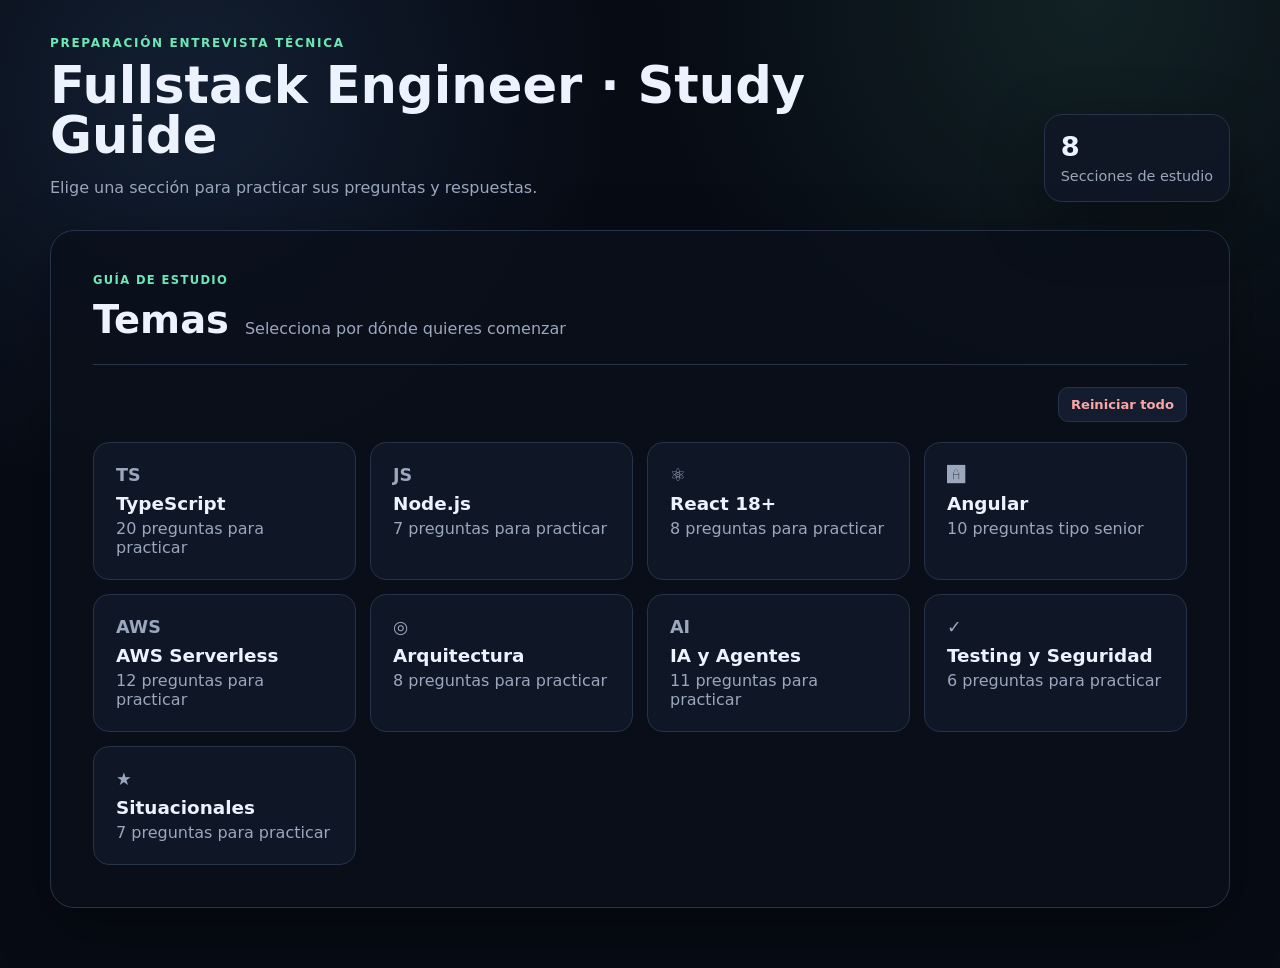
==== commit cf97b132: "add angular questions" ====
--- a/index.html
+++ b/index.html
@@ -42,6 +42,11 @@
             <strong>React 18+</strong>
             <span>8 preguntas para practicar</span>
           </a>
+          <a class="topic-card" href="angular/index.html">
+            <span class="step-icon">🅰</span>
+            <strong>Angular</strong>
+            <span>10 preguntas tipo senior</span>
+          </a>
           <a class="topic-card" href="aws-serverless/index.html">
             <span class="step-icon">AWS</span>
             <strong>AWS Serverless</strong>
@@ -71,5 +76,6 @@
       </section>
     </div>
   </main>
+  <script src="script.js"></script>
 </body>
 </html>
--- a/styles.css
+++ b/styles.css
@@ -10,3 +10,25 @@
 .topic-card:hover { transform: translateY(-2px); border-color: var(--accent); }
 .topic-card strong { display: block; margin: 8px 0 5px; font-size: 1.15rem; }
 .topic-card span { color: var(--muted); }
+
+.qa-card { position: relative; transition: border-color .2s ease, background .2s ease; }
+.qa-card.completed { border-color: rgba(110,231,183,.55); background: rgba(14,38,39,.72); }
+.qa-card.completed .question-number { background: rgba(110,231,183,.14); color: var(--accent); }
+.accordion-trigger { padding-right: 128px; }
+.completion-toggle { position: absolute; z-index: 2; top: 20px; right: 54px; display: inline-flex; align-items: center; gap: 7px; color: var(--muted); font-size: .78rem; font-weight: 800; cursor: pointer; user-select: none; }
+.completion-toggle:hover { color: var(--text); }
+.question-check { width: 20px; height: 20px; margin: 0; accent-color: var(--accent); cursor: pointer; }
+.progress-actions { display: flex; align-items: center; justify-content: flex-end; flex-wrap: wrap; gap: 10px; margin: -8px 0 20px; }
+.progress-actions.global-only { margin-top: 0; }
+.questions-progress { margin-right: auto; color: var(--accent); font-size: .9rem; font-weight: 800; }
+.reset-btn { border: 1px solid var(--border); border-radius: 10px; padding: 9px 12px; background: var(--panel-2); color: var(--text); cursor: pointer; font-size: .82rem; font-weight: 800; transition: border-color .2s ease, background .2s ease; }
+.reset-btn:hover { border-color: var(--accent-2); background: #19253b; }
+.global-reset { color: #fca5a5; }
+
+@media (max-width: 580px) {
+  .accordion-trigger { grid-template-columns: 36px 1fr 22px; padding: 15px 48px 48px 15px; }
+  .completion-toggle { top: auto; right: 48px; bottom: 14px; }
+  .progress-actions { align-items: stretch; }
+  .questions-progress { width: 100%; }
+  .reset-btn { flex: 1; }
+}
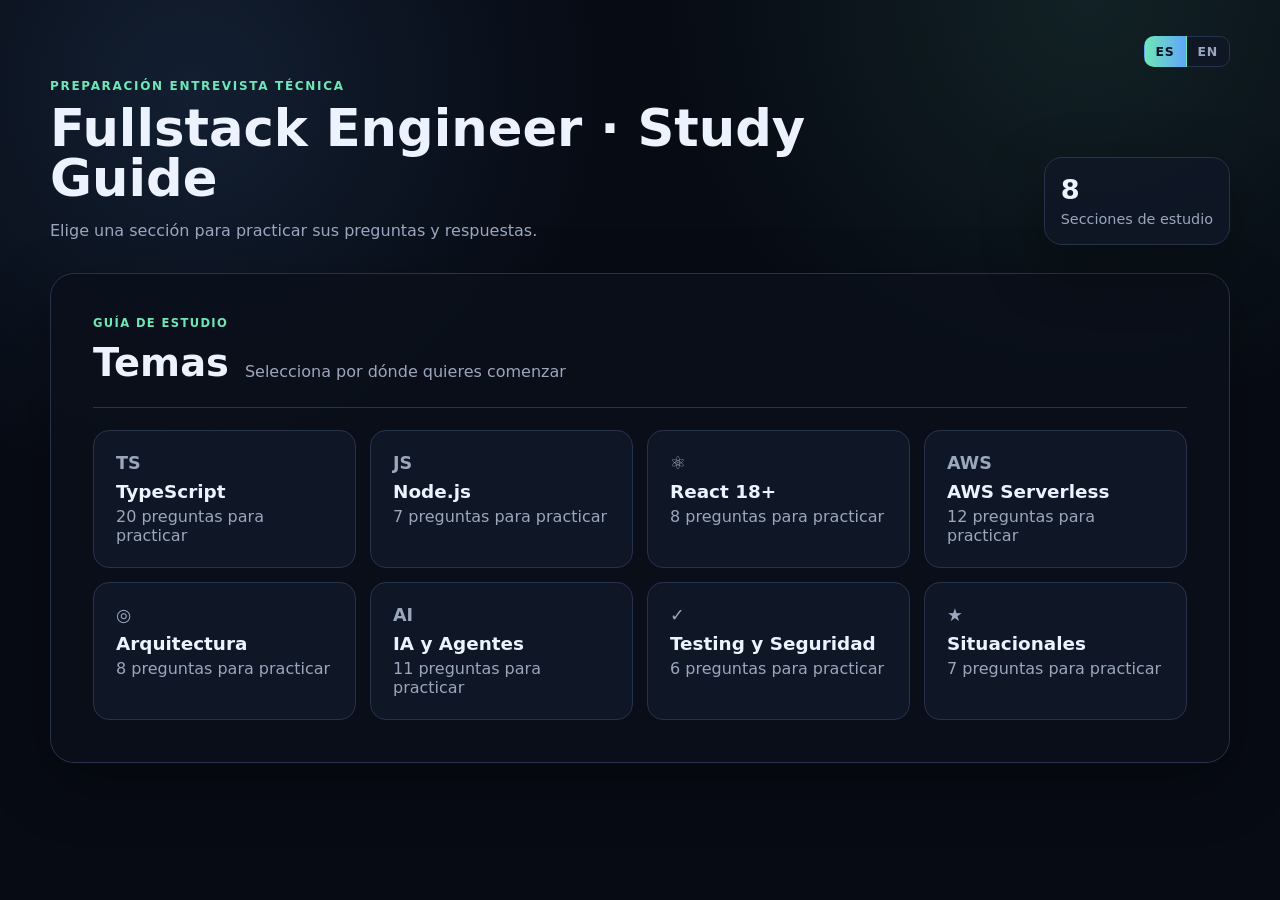
==== commit 5daa1c27: "Add multilanguage" ====
--- a/index.html
+++ b/index.html
@@ -3,79 +3,24 @@
 <head>
   <meta charset="utf-8">
   <meta name="viewport" content="width=device-width, initial-scale=1">
-  <title>Entrevista Técnica Fullstack Engineer</title>
+  <title>Fullstack Engineer · Study Guide</title>
   <link rel="stylesheet" href="styles.css">
 </head>
-<body>
+<body data-page="home">
   <main class="app-shell">
-    <header class="hero">
-      <div>
-        <div class="kicker">Preparación entrevista técnica</div>
-        <h1>Fullstack Engineer · Study Guide</h1>
-        <p>Elige una sección para practicar sus preguntas y respuestas.</p>
+    <header class="site-header">
+      <div class="language-switcher" role="group" aria-label="Idioma">
+        <button type="button" data-language="es">ES</button>
+        <button type="button" data-language="en">EN</button>
       </div>
-      <aside class="progress-box">
-        <strong>8</strong>
-        <span>Secciones de estudio</span>
-      </aside>
+      <div class="hero" id="hero"></div>
     </header>
     <div class="main-card">
-      <section class="step-panel active">
-        <div class="section-header">
-          <span class="eyebrow">Guía de estudio</span>
-          <h2>Temas</h2>
-          <p>Selecciona por dónde quieres comenzar</p>
-        </div>
-        <div class="topic-grid">
-          <a class="topic-card" href="typescript/index.html">
-            <span class="step-icon">TS</span>
-            <strong>TypeScript</strong>
-            <span>20 preguntas para practicar</span>
-          </a>
-          <a class="topic-card" href="node/index.html">
-            <span class="step-icon">JS</span>
-            <strong>Node.js</strong>
-            <span>7 preguntas para practicar</span>
-          </a>
-          <a class="topic-card" href="react/index.html">
-            <span class="step-icon">⚛</span>
-            <strong>React 18+</strong>
-            <span>8 preguntas para practicar</span>
-          </a>
-          <a class="topic-card" href="angular/index.html">
-            <span class="step-icon">🅰</span>
-            <strong>Angular</strong>
-            <span>10 preguntas tipo senior</span>
-          </a>
-          <a class="topic-card" href="aws-serverless/index.html">
-            <span class="step-icon">AWS</span>
-            <strong>AWS Serverless</strong>
-            <span>12 preguntas para practicar</span>
-          </a>
-          <a class="topic-card" href="arquitectura/index.html">
-            <span class="step-icon">◎</span>
-            <strong>Arquitectura</strong>
-            <span>8 preguntas para practicar</span>
-          </a>
-          <a class="topic-card" href="ia-y-agentes/index.html">
-            <span class="step-icon">AI</span>
-            <strong>IA y Agentes</strong>
-            <span>11 preguntas para practicar</span>
-          </a>
-          <a class="topic-card" href="testing-y-seguridad/index.html">
-            <span class="step-icon">✓</span>
-            <strong>Testing y Seguridad</strong>
-            <span>6 preguntas para practicar</span>
-          </a>
-          <a class="topic-card" href="situacionales/index.html">
-            <span class="step-icon">★</span>
-            <strong>Situacionales</strong>
-            <span>7 preguntas para practicar</span>
-          </a>
-        </div>
-      </section>
+      <section class="step-panel active" id="home-content"></section>
     </div>
   </main>
+  <script src="data/es.js"></script>
+  <script src="data/en.js"></script>
   <script src="script.js"></script>
 </body>
 </html>
--- a/styles.css
+++ b/styles.css
@@ -1,6 +1,15 @@
 :root { color-scheme: dark; --bg: #070b14; --panel: #0f1626; --panel-2: #141d30; --text: #edf2ff; --muted: #9aa7bd; --accent: #6ee7b7; --accent-2: #60a5fa; --border: #26334b; --shadow: 0 20px 60px rgba(0,0,0,.34); --radius: 18px; } * { box-sizing: border-box; } html { scroll-behavior: smooth; } body { margin: 0; min-height: 100vh; font-family: Inter, ui-sans-serif, system-ui, -apple-system, BlinkMacSystemFont, "Segoe UI", sans-serif; background: radial-gradient(circle at 15% 10%, rgba(96,165,250,.13), transparent 30%), radial-gradient(circle at 85% 0%, rgba(110,231,183,.10), transparent 30%), var(--bg); color: var(--text); } button { font: inherit; } .app-shell { width: min(1180px, calc(100% - 32px)); margin: 0 auto; padding: 36px 0 60px; } .hero { display: grid; grid-template-columns: 1fr auto; gap: 24px; align-items: end; margin-bottom: 28px; } .kicker { color: var(--accent); font-weight: 800; letter-spacing: .14em; text-transform: uppercase; font-size: .75rem; margin-bottom: 10px; } h1 { font-size: clamp(2rem, 4vw, 4.2rem); line-height: .98; margin: 0 0 14px; max-width: 820px; } .hero p { color: var(--muted); max-width: 750px; margin: 0; line-height: 1.7; } .progress-box { min-width: 170px; padding: 16px; border: 1px solid var(--border); border-radius: var(--radius); background: rgba(15,22,38,.8); box-shadow: var(--shadow); } .progress-box strong { display: block; font-size: 1.7rem; margin-bottom: 4px; } .progress-box span { color: var(--muted); font-size: .9rem; } .progress-bar { height: 7px; background: #1b263c; border-radius: 999px; margin-top: 12px; overflow: hidden; } .progress-fill { height: 100%; width: 12.5%; background: linear-gradient(90deg, var(--accent), var(--accent-2)); transition: width .25s ease; } .stepper { display: grid; grid-template-columns: repeat(8, minmax(110px, 1fr)); gap: 10px; margin-bottom: 24px; overflow-x: auto; padding-bottom: 4px; } .step { position: relative; border: 1px solid var(--border); background: rgba(15,22,38,.78); color: var(--muted); min-height: 100px; border-radius: 16px; cursor: pointer; padding: 14px 10px; display: grid; place-items: center; gap: 5px; transition: .2s ease; } .step:hover { transform: translateY(-2px); border-color: #3a4b6d; } .step.active { color: var(--text); border-color: rgba(110,231,183,.7); background: linear-gradient(180deg, rgba(110,231,183,.12), rgba(96,165,250,.08)); box-shadow: 0 10px 30px rgba(0,0,0,.2); } .step-index { position: absolute; top: 8px; left: 10px; font-size: .72rem; opacity: .65; } .step-icon { font-weight: 900; font-size: 1.1rem; color: var(--accent); } .step-label { font-weight: 700; font-size: .83rem; text-align: center; } .main-card { border: 1px solid var(--border); background: rgba(10,15,26,.82); border-radius: 24px; box-shadow: var(--shadow); overflow: hidden; } .step-panel { display: none; padding: clamp(22px, 4vw, 42px); } .step-panel.active { display: block; animation: fade .25s ease; } @keyframes fade { from { opacity: .3; transform: translateY(8px); } to { opacity: 1; transform: none; } } .section-header { display: flex; flex-wrap: wrap; align-items: end; gap: 10px 16px; border-bottom: 1px solid var(--border); padding-bottom: 22px; margin-bottom: 22px; } .section-header .eyebrow { width: 100%; color: var(--accent); font-weight: 800; text-transform: uppercase; letter-spacing: .12em; font-size: .72rem; } .section-header h2 { margin: 0; font-size: clamp(1.6rem, 3vw, 2.4rem); } .section-header p { margin: 0 0 4px; color: var(--muted); } .qa-list { display: grid; gap: 12px; } .qa-card { border: 1px solid var(--border); border-radius: 16px; overflow: hidden; background: var(--panel); } .accordion-trigger { width: 100%; border: 0; background: transparent; color: var(--text); display: grid; grid-template-columns: 42px 1fr 24px; gap: 12px; align-items: center; text-align: left; padding: 18px; cursor: pointer; } .accordion-trigger:hover { background: rgba(255,255,255,.025); } .question-number { width: 38px; height: 38px; display: grid; place-items: center; border-radius: 10px; background: rgba(96,165,250,.11); color: var(--accent-2); font-size: .82rem; font-weight: 800; } .question-text { font-weight: 750; line-height: 1.45; } .chevron { font-size: 1.5rem; color: var(--accent); transition: transform .2s ease; } .accordion-trigger[aria-expanded="true"] .chevron { transform: rotate(180deg); } .accordion-panel { display: grid; grid-template-rows: 0fr; transition: grid-template-rows .25s ease; } .accordion-panel > .answer { overflow: hidden; } .qa-card.open .accordion-panel { grid-template-rows: 1fr; } .answer { color: #cbd5e1; line-height: 1.7; padding: 0 18px; } .qa-card.open .answer { padding: 0 18px 20px 72px; border-top: 1px solid rgba(38,51,75,.75); } .answer p { margin: 15px 0 0; } .answer ul { margin: 15px 0 0; padding-left: 20px; } .answer code { font-family: "SFMono-Regular", Consolas, monospace; background: rgba(96,165,250,.1); color: #bfdbfe; padding: .15em .35em; border-radius: 6px; } pre { background: #080d17; border: 1px solid #1f2b40; border-radius: 12px; padding: 14px; overflow-x: auto; margin: 15px 0 0; } pre code { background: transparent !important; padding: 0 !important; color: #d1fae5 !important; } .controls { display: flex; justify-content: space-between; gap: 12px; margin-top: 20px; } .nav-btn { border: 1px solid var(--border); color: var(--text); background: var(--panel-2); padding: 12px 18px; border-radius: 12px; cursor: pointer; font-weight: 800; } .nav-btn.primary { background: linear-gradient(90deg, var(--accent), var(--accent-2)); color: #07111f; border-color: transparent; } .nav-btn:disabled { opacity: .4; cursor: not-allowed; } .tip { margin-top: 18px; color: var(--muted); text-align: center; font-size: .9rem; } @media (max-width: 780px) { .hero { grid-template-columns: 1fr; } .progress-box { max-width: 220px; } .stepper { grid-template-columns: repeat(8, 120px); } .qa-card.open .answer { padding-left: 18px; } .accordion-trigger { grid-template-columns: 36px 1fr 22px; padding: 15px; } }
 
 .stepper a { text-decoration: none; }
+
+.language-switcher { display: flex; justify-content: flex-end; gap: 4px; margin-bottom: 12px; }
+.language-switcher button { border: 1px solid var(--border); background: rgba(15,22,38,.8); color: var(--muted); padding: 7px 11px; cursor: pointer; font-size: .78rem; font-weight: 900; letter-spacing: .06em; }
+.language-switcher button:first-child { border-radius: 10px 0 0 10px; }
+.language-switcher button:last-child { border-radius: 0 10px 10px 0; }
+.language-switcher button + button { margin-left: -5px; }
+.language-switcher button:hover { color: var(--text); border-color: #3a4b6d; position: relative; }
+.language-switcher button.active { color: #07111f; background: linear-gradient(90deg, var(--accent), var(--accent-2)); border-color: transparent; position: relative; }
+.page-home { display: inline-block; color: var(--muted); margin-bottom: 18px; font-weight: 700; }
 .page-home { display: inline-block; margin-bottom: 18px; color: var(--accent); text-decoration: none; font-weight: 800; }
 .page-home:hover { text-decoration: underline; }
 .controls a { text-decoration: none; text-align: center; }
@@ -10,25 +19,3 @@
 .topic-card:hover { transform: translateY(-2px); border-color: var(--accent); }
 .topic-card strong { display: block; margin: 8px 0 5px; font-size: 1.15rem; }
 .topic-card span { color: var(--muted); }
-
-.qa-card { position: relative; transition: border-color .2s ease, background .2s ease; }
-.qa-card.completed { border-color: rgba(110,231,183,.55); background: rgba(14,38,39,.72); }
-.qa-card.completed .question-number { background: rgba(110,231,183,.14); color: var(--accent); }
-.accordion-trigger { padding-right: 128px; }
-.completion-toggle { position: absolute; z-index: 2; top: 20px; right: 54px; display: inline-flex; align-items: center; gap: 7px; color: var(--muted); font-size: .78rem; font-weight: 800; cursor: pointer; user-select: none; }
-.completion-toggle:hover { color: var(--text); }
-.question-check { width: 20px; height: 20px; margin: 0; accent-color: var(--accent); cursor: pointer; }
-.progress-actions { display: flex; align-items: center; justify-content: flex-end; flex-wrap: wrap; gap: 10px; margin: -8px 0 20px; }
-.progress-actions.global-only { margin-top: 0; }
-.questions-progress { margin-right: auto; color: var(--accent); font-size: .9rem; font-weight: 800; }
-.reset-btn { border: 1px solid var(--border); border-radius: 10px; padding: 9px 12px; background: var(--panel-2); color: var(--text); cursor: pointer; font-size: .82rem; font-weight: 800; transition: border-color .2s ease, background .2s ease; }
-.reset-btn:hover { border-color: var(--accent-2); background: #19253b; }
-.global-reset { color: #fca5a5; }
-
-@media (max-width: 580px) {
-  .accordion-trigger { grid-template-columns: 36px 1fr 22px; padding: 15px 48px 48px 15px; }
-  .completion-toggle { top: auto; right: 48px; bottom: 14px; }
-  .progress-actions { align-items: stretch; }
-  .questions-progress { width: 100%; }
-  .reset-btn { flex: 1; }
-}
